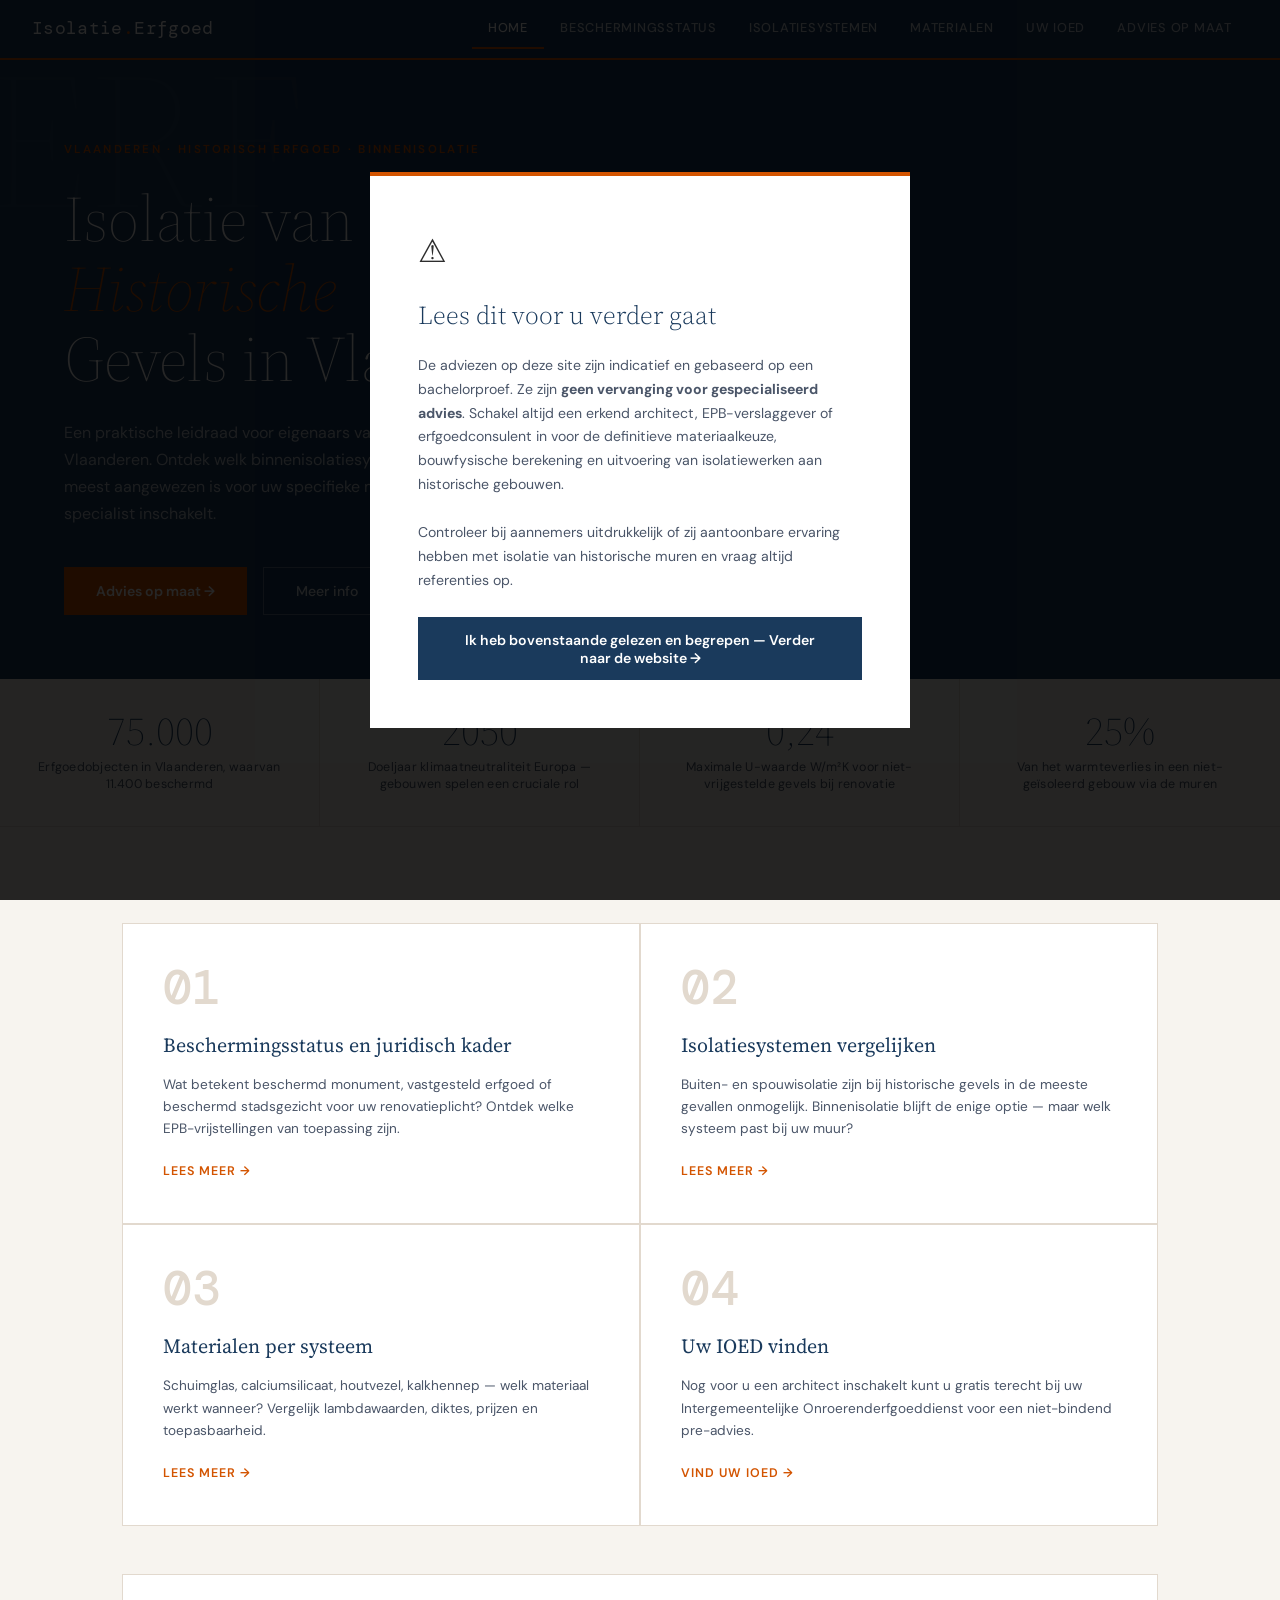
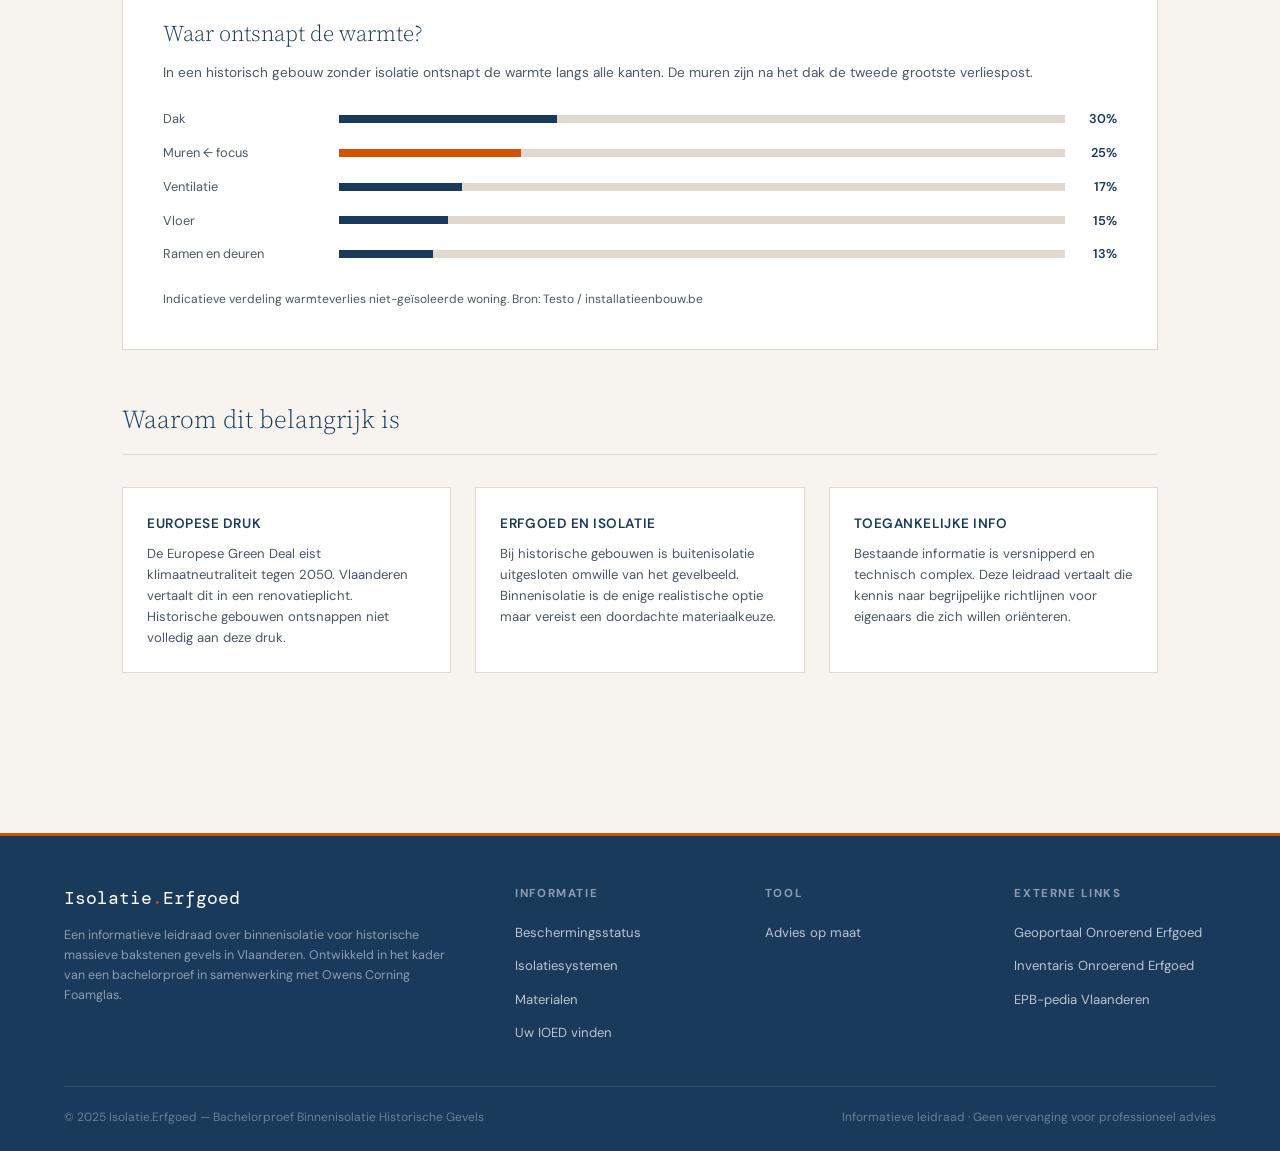
==== index.html @ e14d34cc "Add files via upload" ====
<!DOCTYPE html>
<html lang="nl">
<head>
<meta charset="UTF-8">
<meta name="viewport" content="width=device-width, initial-scale=1.0">
<title>Isolatie.Erfgoed — Binnenisolatie voor historische gevels in Vlaanderen</title>
<link rel="preconnect" href="https://fonts.googleapis.com">
<link href="https://fonts.googleapis.com/css2?family=Source+Serif+4:ital,wght@0,200;0,300;0,400;0,600;1,300&family=DM+Sans:wght@300;400;500;600&family=DM+Mono:wght@400;500&display=swap" rel="stylesheet">
<style>
:root {
  --blauw: #1A3A5C;
  --blauw-mid: #2C5282;
  --rust: #C0392B;
  --oranje: #D35400;
  --clay: #8B6914;
  --slate: #4A5568;
  --licht: #F7F4EF;
  --wit: #FFFFFF;
  --border: #E2D9CE;
  --tekst: #2D2D2D;
}
*, *::before, *::after { box-sizing: border-box; margin: 0; padding: 0; }
html { scroll-behavior: smooth; }
body { font-family: 'DM Sans', sans-serif; background: var(--licht); color: var(--tekst); font-size: 15px; line-height: 1.7; }

/* NAV */
nav {
  position: sticky; top: 0; z-index: 100;
  background: var(--blauw);
  display: flex; align-items: center; justify-content: space-between;
  padding: 0 2rem; height: 60px;
  border-bottom: 2px solid var(--oranje);
}
.nav-brand { font-family: 'DM Mono', monospace; font-size: 1.1rem; color: #fff; text-decoration: none; letter-spacing: 0.02em; }
.nav-brand span { color: var(--oranje); }
.nav-links { display: flex; gap: 0; list-style: none; }
.nav-links a { color: rgba(255,255,255,0.75); text-decoration: none; font-size: 0.8rem; font-weight: 500; letter-spacing: 0.06em; text-transform: uppercase; padding: 0.5rem 1rem; transition: color 0.2s; display: block; }
.nav-links a:hover, .nav-links a.active { color: #fff; }
.nav-links a.active { border-bottom: 2px solid var(--oranje); }

/* PAGES */
.page { display: none; min-height: 100vh; }
.page.active { display: block; }

/* MODAL */
.modal-overlay {
  position: fixed; inset: 0; background: rgba(0,0,0,0.85); z-index: 200;
  display: flex; align-items: center; justify-content: center; padding: 2rem;
}
.modal-box {
  background: var(--wit); max-width: 540px; width: 100%; padding: 3rem;
  border-top: 4px solid var(--oranje);
}
.modal-icon { font-size: 2rem; margin-bottom: 1rem; }
.modal-box h2 { font-family: 'Source Serif 4', serif; font-size: 1.6rem; font-weight: 300; color: var(--blauw); margin-bottom: 1rem; }
.modal-box p { font-size: 0.88rem; color: var(--slate); line-height: 1.7; margin-bottom: 1.5rem; }
.modal-box button {
  background: var(--blauw); color: #fff; border: none; padding: 0.85rem 2rem;
  font-family: 'DM Sans', sans-serif; font-size: 0.88rem; font-weight: 600;
  cursor: pointer; width: 100%; transition: background 0.2s;
}
.modal-box button:hover { background: var(--oranje); }

/* HERO */
.hero {
  background: var(--blauw);
  padding: 5rem 4rem 4rem;
  position: relative; overflow: hidden;
}
.hero::before {
  content: 'ERF';
  position: absolute; top: -1rem; left: -1rem;
  font-family: 'Source Serif 4', serif; font-size: 12rem; font-weight: 200;
  color: rgba(255,255,255,0.04); line-height: 1; pointer-events: none;
}
.hero-eyebrow { font-size: 0.72rem; letter-spacing: 0.2em; text-transform: uppercase; color: var(--oranje); font-weight: 600; margin-bottom: 1.5rem; }
.hero h1 { font-family: 'Source Serif 4', serif; font-size: clamp(2.5rem, 5vw, 4.5rem); font-weight: 200; color: #fff; line-height: 1.1; margin-bottom: 1.5rem; }
.hero h1 span { color: var(--oranje); font-style: italic; }
.hero-sub { font-size: 1rem; color: rgba(255,255,255,0.7); max-width: 560px; line-height: 1.7; margin-bottom: 2.5rem; }
.hero-btns { display: flex; gap: 1rem; flex-wrap: wrap; }
.btn-primary { background: var(--oranje); color: #fff; padding: 0.85rem 2rem; text-decoration: none; font-size: 0.88rem; font-weight: 600; display: inline-block; transition: background 0.2s; border: none; cursor: pointer; font-family: 'DM Sans', sans-serif; }
.btn-primary:hover { background: #B84700; }
.btn-secondary { background: transparent; color: rgba(255,255,255,0.8); padding: 0.85rem 2rem; text-decoration: none; font-size: 0.88rem; font-weight: 500; border: 1px solid rgba(255,255,255,0.3); display: inline-block; transition: all 0.2s; cursor: pointer; font-family: 'DM Sans', sans-serif; }
.btn-secondary:hover { border-color: #fff; color: #fff; }

/* STATS */
.stat-row { display: grid; grid-template-columns: repeat(4, 1fr); border-bottom: 1px solid var(--border); }
.stat-cell { padding: 2rem; border-right: 1px solid var(--border); text-align: center; }
.stat-cell:last-child { border-right: none; }
.big { font-family: 'Source Serif 4', serif; font-size: 2.5rem; font-weight: 200; color: var(--blauw); line-height: 1; margin-bottom: 0.5rem; }
.label { font-size: 0.78rem; color: var(--slate); line-height: 1.4; letter-spacing: 0.02em; }

/* CONTENT */
.content-wrapper { max-width: 1100px; margin: 0 auto; padding: 3rem 2rem; }
.breadcrumb { font-size: 0.78rem; color: var(--slate); margin-bottom: 2.5rem; display: flex; gap: 0.5rem; align-items: center; }
.breadcrumb a { color: var(--blauw); text-decoration: none; }
.breadcrumb span:last-child { color: var(--tekst); }

/* PAGE HERO */
.page-hero { background: var(--blauw); padding: 4rem 4rem 3rem; position: relative; }
.page-hero::after { content: ''; position: absolute; bottom: 0; left: 0; right: 0; height: 3px; background: var(--oranje); }
.page-number { font-family: 'DM Mono', monospace; font-size: 4rem; font-weight: 500; color: rgba(255,255,255,0.06); line-height: 1; margin-bottom: 0.5rem; }
.page-eyebrow { font-size: 0.72rem; letter-spacing: 0.2em; text-transform: uppercase; color: var(--oranje); font-weight: 600; margin-bottom: 1rem; }
.page-title { font-family: 'Source Serif 4', serif; font-size: clamp(2rem, 4vw, 3.5rem); font-weight: 200; color: #fff; margin-bottom: 1rem; }
.page-subtitle { font-size: 0.95rem; color: rgba(255,255,255,0.7); max-width: 680px; line-height: 1.7; }

/* SECTIONS */
.techniques-section { margin: 3rem 0; }
.techniques-section h2 { font-family: 'Source Serif 4', serif; font-size: 1.6rem; font-weight: 300; color: var(--blauw); margin-bottom: 1.5rem; padding-bottom: 0.75rem; border-bottom: 1px solid var(--border); }
.technique-grid { display: grid; grid-template-columns: repeat(3, 1fr); gap: 1.5rem; }
.technique-item { background: var(--wit); border: 1px solid var(--border); padding: 1.5rem; }
.technique-item h4 { font-size: 0.9rem; font-weight: 600; color: var(--blauw); margin-bottom: 0.75rem; text-transform: uppercase; letter-spacing: 0.04em; }
.technique-item p { font-size: 0.85rem; color: var(--slate); line-height: 1.65; }
.technique-item p + p { margin-top: 0.5rem; }

/* BANNERS */
.info-banner { background: #EBF4FF; border-left: 4px solid var(--blauw-mid); padding: 1.25rem 1.5rem; margin: 1.5rem 0; font-size: 0.86rem; color: var(--slate); line-height: 1.65; }
.warning-banner { background: #FFF5F0; border-left: 4px solid var(--rust); padding: 1.25rem 1.5rem; margin: 1.5rem 0; font-size: 0.86rem; color: var(--slate); line-height: 1.65; }
.info-banner a, .warning-banner a { color: var(--rust); }

/* REGULATION BOX */
.regulation-box { background: var(--blauw); padding: 2rem; margin: 2rem 0; }
.regulation-box h3 { font-family: 'Source Serif 4', serif; font-size: 1.2rem; font-weight: 300; color: #fff; margin-bottom: 1.25rem; }
.regulation-box ul { list-style: none; display: flex; flex-direction: column; gap: 0.6rem; }
.regulation-box li { font-size: 0.85rem; color: rgba(255,255,255,0.8); padding-left: 1.25rem; position: relative; line-height: 1.5; }
.regulation-box li::before { content: '—'; position: absolute; left: 0; color: var(--oranje); }

/* PROCESS */
.process-section { margin: 3rem 0; }
.process-section h2 { font-family: 'Source Serif 4', serif; font-size: 1.6rem; font-weight: 300; color: var(--blauw); margin-bottom: 1.5rem; padding-bottom: 0.75rem; border-bottom: 1px solid var(--border); }
.steps-list { display: flex; flex-direction: column; gap: 1rem; }
.step-item { display: flex; gap: 1.5rem; align-items: flex-start; background: var(--wit); border: 1px solid var(--border); padding: 1.5rem; }
.step-number { font-family: 'DM Mono', monospace; font-size: 1.5rem; font-weight: 500; color: var(--oranje); min-width: 40px; line-height: 1; }
.step-content h4 { font-size: 0.88rem; font-weight: 600; color: var(--blauw); margin-bottom: 0.5rem; text-transform: uppercase; letter-spacing: 0.04em; }
.step-content p { font-size: 0.85rem; color: var(--slate); line-height: 1.65; }

/* HOME CARDS */
.cards-grid { display: grid; grid-template-columns: repeat(2, 1fr); gap: 2px; margin: 3rem 0; background: var(--border); border: 1px solid var(--border); }
.card { background: var(--wit); padding: 2.5rem; cursor: pointer; transition: background 0.2s; }
.card:hover { background: #F0EAE2; }
.card-num { font-family: 'DM Mono', monospace; font-size: 3rem; font-weight: 500; color: var(--border); line-height: 1; margin-bottom: 1rem; }
.card h3 { font-family: 'Source Serif 4', serif; font-size: 1.25rem; font-weight: 400; color: var(--blauw); margin-bottom: 0.75rem; }
.card p { font-size: 0.85rem; color: var(--slate); line-height: 1.65; }
.card-link { font-size: 0.78rem; font-weight: 600; letter-spacing: 0.08em; text-transform: uppercase; color: var(--oranje); margin-top: 1.25rem; display: inline-block; }

/* TABLE */
.data-table-section { margin: 3rem 0; }
.data-table-section h2 { font-family: 'Source Serif 4', serif; font-size: 1.6rem; font-weight: 300; color: var(--blauw); margin-bottom: 1.5rem; padding-bottom: 0.75rem; border-bottom: 1px solid var(--border); }
table { width: 100%; border-collapse: collapse; font-size: 0.82rem; }
thead { background: var(--blauw); }
thead th { color: #fff; padding: 0.75rem 1rem; text-align: left; font-weight: 500; font-size: 0.75rem; letter-spacing: 0.06em; text-transform: uppercase; }
tbody tr { border-bottom: 1px solid var(--border); }
tbody tr:nth-child(even) { background: rgba(26,58,92,0.03); }
tbody td { padding: 0.85rem 1rem; color: var(--slate); vertical-align: top; }

/* INTRO COLS */
.intro-cols { display: grid; grid-template-columns: 1fr 2fr; gap: 3rem; margin: 2.5rem 0; }
.intro-sidebar h3 { font-family: 'Source Serif 4', serif; font-size: 1.2rem; font-weight: 400; color: var(--blauw); margin-bottom: 0.75rem; }
.intro-sidebar p, .intro-body p { font-size: 0.88rem; color: var(--slate); line-height: 1.7; margin-bottom: 0.75rem; }

/* TOOL */
.tool-wrapper { max-width: 700px; margin: 3rem auto; padding: 0 2rem; }
.tool-progress { display: flex; gap: 4px; margin-bottom: 2rem; }
.progress-dot { height: 3px; flex: 1; background: var(--border); transition: background 0.3s; }
.progress-dot.done { background: var(--oranje); }
.tool-step { display: none; animation: fadeIn 0.3s ease; }
.tool-step.active { display: block; }
@keyframes fadeIn { from { opacity: 0; transform: translateY(8px); } to { opacity: 1; transform: translateY(0); } }
.step-label { font-size: 0.72rem; letter-spacing: 0.18em; text-transform: uppercase; color: var(--oranje); font-weight: 600; margin-bottom: 0.5rem; }
.step-q { font-family: 'Source Serif 4', serif; font-size: 1.6rem; font-weight: 300; color: var(--blauw); margin-bottom: 0.5rem; }
.step-hint { font-size: 0.82rem; color: var(--slate); margin-bottom: 1.75rem; line-height: 1.6; }
.options { display: flex; flex-direction: column; gap: 0.75rem; margin-bottom: 2rem; }
.option-btn {
  background: var(--wit); border: 1.5px solid var(--border); padding: 1.1rem 1.5rem;
  cursor: pointer; text-align: left; transition: all 0.15s;
  font-family: 'DM Sans', sans-serif;
}
.option-btn:hover { border-color: var(--blauw); background: #EBF4FF; }
.option-btn.selected { border-color: var(--blauw); background: #EBF4FF; }
.option-btn.blocked { border-color: var(--rust); background: #FFF5F0; cursor: default; }
.opt-title { font-size: 0.9rem; font-weight: 600; color: var(--blauw); display: block; margin-bottom: 0.2rem; }
.opt-desc { font-size: 0.8rem; color: var(--slate); display: block; line-height: 1.5; }
.tool-nav { display: flex; gap: 1rem; justify-content: space-between; align-items: center; }
.tool-back { background: none; border: 1px solid var(--border); padding: 0.7rem 1.5rem; cursor: pointer; font-size: 0.82rem; color: var(--slate); font-family: 'DM Sans', sans-serif; }
.tool-next { background: var(--blauw); color: #fff; border: none; padding: 0.7rem 1.75rem; cursor: pointer; font-size: 0.82rem; font-weight: 600; font-family: 'DM Sans', sans-serif; transition: background 0.2s; }
.tool-next:hover { background: var(--oranje); }
.tool-next:disabled { background: var(--border); color: var(--slate); cursor: not-allowed; }
.block-msg { background: #FFF5F0; border-left: 4px solid var(--rust); padding: 1.25rem 1.5rem; margin: 1rem 0; font-size: 0.86rem; color: var(--slate); line-height: 1.65; display: none; }
.block-msg.visible { display: block; }

/* ADVICE */
.advice-box { background: var(--blauw); padding: 2.5rem; margin: 2rem 0; }
.advice-badge { display: inline-block; font-size: 0.7rem; letter-spacing: 0.12em; text-transform: uppercase; font-weight: 600; padding: 0.3rem 0.75rem; margin-bottom: 1rem; }
.badge-groen { background: #2F855A; color: #fff; }
.badge-oranje { background: var(--oranje); color: #fff; }
.badge-rood { background: var(--rust); color: #fff; }
.advice-title { font-family: 'Source Serif 4', serif; font-size: 1.8rem; font-weight: 200; color: #fff; margin-bottom: 0.75rem; }
.advice-sub { font-size: 0.88rem; color: rgba(255,255,255,0.7); line-height: 1.7; margin-bottom: 1.5rem; }
.advice-materials { display: grid; grid-template-columns: repeat(2, 1fr); gap: 1rem; margin: 1.5rem 0; }
.advice-mat { background: rgba(255,255,255,0.08); padding: 1.25rem; border-left: 3px solid var(--oranje); }
.advice-mat h4 { font-size: 0.85rem; font-weight: 600; color: #fff; margin-bottom: 0.4rem; }
.advice-mat p { font-size: 0.78rem; color: rgba(255,255,255,0.65); line-height: 1.5; }
.advice-actions { display: flex; gap: 1rem; margin-top: 1.5rem; flex-wrap: wrap; }
.advice-actions a, .advice-actions button { padding: 0.75rem 1.5rem; font-size: 0.82rem; font-weight: 600; font-family: 'DM Sans', sans-serif; cursor: pointer; text-decoration: none; display: inline-block; }

/* WARMTE */
.warmte-section { background: var(--wit); border: 1px solid var(--border); padding: 2.5rem; margin: 3rem 0; }
.warmte-section h3 { font-family: 'Source Serif 4', serif; font-size: 1.4rem; font-weight: 300; color: var(--blauw); margin-bottom: 0.5rem; }
.warmte-bars { margin: 1.5rem 0; display: flex; flex-direction: column; gap: 0.75rem; }
.warmte-bar { display: flex; align-items: center; gap: 1rem; }
.bar-label { font-size: 0.8rem; color: var(--slate); min-width: 160px; }
.bar-track { flex: 1; height: 8px; background: var(--border); border-radius: 0; overflow: hidden; }
.bar-fill { height: 100%; background: var(--blauw); border-radius: 0; transition: width 1s ease; }
.bar-fill.highlight { background: var(--oranje); }
.bar-pct { font-size: 0.8rem; font-weight: 600; color: var(--blauw); min-width: 36px; text-align: right; }

/* WHY SECTION */
.why-grid { display: grid; grid-template-columns: repeat(3, 1fr); gap: 1.5rem; margin: 2rem 0; }
.why-item { padding: 1.5rem; background: var(--wit); border: 1px solid var(--border); }
.why-item h4 { font-size: 0.85rem; font-weight: 600; color: var(--blauw); margin-bottom: 0.5rem; text-transform: uppercase; letter-spacing: 0.04em; }
.why-item p { font-size: 0.82rem; color: var(--slate); line-height: 1.6; }

/* FOOTER */
footer { background: var(--blauw); padding: 3rem 4rem 1.5rem; margin-top: 4rem; border-top: 3px solid var(--oranje); }
.footer-inner { display: grid; grid-template-columns: 2fr 1fr 1fr 1fr; gap: 3rem; margin-bottom: 2.5rem; }
.footer-brand { font-family: 'DM Mono', monospace; font-size: 1.1rem; color: #fff; margin-bottom: 0.75rem; }
.footer-brand span { color: var(--oranje); }
.footer-desc { font-size: 0.78rem; color: rgba(255,255,255,0.5); line-height: 1.6; }
.footer-col h5 { font-size: 0.72rem; letter-spacing: 0.14em; text-transform: uppercase; color: rgba(255,255,255,0.5); margin-bottom: 1rem; }
.footer-col ul { list-style: none; display: flex; flex-direction: column; gap: 0.5rem; }
.footer-col li a { font-size: 0.82rem; color: rgba(255,255,255,0.7); text-decoration: none; transition: color 0.2s; cursor: pointer; }
.footer-col li a:hover { color: #fff; }
.footer-bottom { border-top: 1px solid rgba(255,255,255,0.1); padding-top: 1.25rem; display: flex; justify-content: space-between; }
.footer-bottom p { font-size: 0.75rem; color: rgba(255,255,255,0.35); }

/* IMG PLACEHOLDER */
.img-placeholder { width: 100%; height: 180px; background: linear-gradient(135deg, var(--blauw) 0%, var(--blauw-mid) 100%); display: flex; align-items: center; justify-content: center; }
.img-placeholder span { font-size: 0.72rem; letter-spacing: 0.1em; text-transform: uppercase; color: rgba(255,255,255,0.3); }

@media (max-width: 900px) {
  .technique-grid { grid-template-columns: 1fr; }
  .stat-row { grid-template-columns: repeat(2, 1fr); }
  .footer-inner { grid-template-columns: 1fr 1fr; }
  .cards-grid { grid-template-columns: 1fr; }
  .why-grid { grid-template-columns: 1fr; }
  .intro-cols { grid-template-columns: 1fr; }
  .nav-links { display: none; }
  .hero { padding: 3rem 2rem; }
}
</style>
</head>
<body>

<!-- MODAL -->
<div class="modal-overlay" id="modal">
  <div class="modal-box">
    <div class="modal-icon">⚠</div>
    <h2>Lees dit voor u verder gaat</h2>
    <p>De adviezen op deze site zijn indicatief en gebaseerd op een bachelorproef. Ze zijn <strong>geen vervanging voor gespecialiseerd advies</strong>. Schakel altijd een erkend architect, EPB-verslaggever of erfgoedconsulent in voor de definitieve materiaalkeuze, bouwfysische berekening en uitvoering van isolatiewerken aan historische gebouwen.</p>
    <p>Controleer bij aannemers uitdrukkelijk of zij aantoonbare ervaring hebben met isolatie van historische muren en vraag altijd referenties op.</p>
    <button onclick="document.getElementById('modal').style.display='none'">Ik heb bovenstaande gelezen en begrepen — Verder naar de website →</button>
  </div>
</div>

<!-- NAV -->
<nav>
  <a class="nav-brand" onclick="showPage('home')" style="cursor:pointer;">Isolatie<span>.</span>Erfgoed</a>
  <ul class="nav-links">
    <li><a onclick="showPage('home')" id="nav-home" class="active">Home</a></li>
    <li><a onclick="showPage('beschermingsstatus')" id="nav-beschermingsstatus">Beschermingsstatus</a></li>
    <li><a onclick="showPage('systemen')" id="nav-systemen">Isolatiesystemen</a></li>
    <li><a onclick="showPage('materialen')" id="nav-materialen">Materialen</a></li>
    <li><a onclick="showPage('ioed')" id="nav-ioed">Uw IOED</a></li>
    <li><a onclick="showPage('tool')" id="nav-tool">Advies op maat</a></li>
  </ul>
</nav>

<!-- ===== HOME ===== -->
<div id="page-home" class="page active">
  <div class="hero">
    <p class="hero-eyebrow">Vlaanderen · Historisch Erfgoed · Binnenisolatie</p>
    <h1>Isolatie van<br><span>Historische</span><br>Gevels in Vlaanderen</h1>
    <p class="hero-sub">Een praktische leidraad voor eigenaars van historische gebouwen in Vlaanderen. Ontdek welk binnenisolatiesysteem en welk materiaal het meest aangewezen is voor uw specifieke muursituatie — nog voor u een specialist inschakelt.</p>
    <div class="hero-btns">
      <button class="btn-primary" onclick="showPage('tool')">Advies op maat →</button>
      <button class="btn-secondary" onclick="document.getElementById('home-info').scrollIntoView({behavior:'smooth'})">Meer info</button>
    </div>
  </div>

  <div class="stat-row">
    <div class="stat-cell"><div class="big">75.000</div><div class="label">Erfgoedobjecten in Vlaanderen, waarvan 11.400 beschermd</div></div>
    <div class="stat-cell"><div class="big">2050</div><div class="label">Doeljaar klimaatneutraliteit Europa — gebouwen spelen een cruciale rol</div></div>
    <div class="stat-cell"><div class="big">0,24</div><div class="label">Maximale U-waarde W/m²K voor niet-vrijgestelde gevels bij renovatie</div></div>
    <div class="stat-cell"><div class="big">25%</div><div class="label">Van het warmteverlies in een niet-geïsoleerd gebouw via de muren</div></div>
  </div>

  <div class="content-wrapper" id="home-info">
    <div class="cards-grid">
      <div class="card" onclick="showPage('beschermingsstatus')">
        <div class="card-num">01</div>
        <h3>Beschermingsstatus en juridisch kader</h3>
        <p>Wat betekent beschermd monument, vastgesteld erfgoed of beschermd stadsgezicht voor uw renovatieplicht? Ontdek welke EPB-vrijstellingen van toepassing zijn.</p>
        <span class="card-link">Lees meer →</span>
      </div>
      <div class="card" onclick="showPage('systemen')">
        <div class="card-num">02</div>
        <h3>Isolatiesystemen vergelijken</h3>
        <p>Buiten- en spouwisolatie zijn bij historische gevels in de meeste gevallen onmogelijk. Binnenisolatie blijft de enige optie — maar welk systeem past bij uw muur?</p>
        <span class="card-link">Lees meer →</span>
      </div>
      <div class="card" onclick="showPage('materialen')">
        <div class="card-num">03</div>
        <h3>Materialen per systeem</h3>
        <p>Schuimglas, calciumsilicaat, houtvezel, kalkhennep — welk materiaal werkt wanneer? Vergelijk lambdawaarden, diktes, prijzen en toepasbaarheid.</p>
        <span class="card-link">Lees meer →</span>
      </div>
      <div class="card" onclick="showPage('ioed')">
        <div class="card-num">04</div>
        <h3>Uw IOED vinden</h3>
        <p>Nog voor u een architect inschakelt kunt u gratis terecht bij uw Intergemeentelijke Onroerenderfgoeddienst voor een niet-bindend pre-advies.</p>
        <span class="card-link">Vind uw IOED →</span>
      </div>
    </div>

    <div class="warmte-section">
      <h3>Waar ontsnapt de warmte?</h3>
      <p style="font-size:0.85rem;color:var(--slate);margin-bottom:1.5rem;">In een historisch gebouw zonder isolatie ontsnapt de warmte langs alle kanten. De muren zijn na het dak de tweede grootste verliespost.</p>
      <div class="warmte-bars">
        <div class="warmte-bar"><span class="bar-label">Dak</span><div class="bar-track"><div class="bar-fill" style="width:30%"></div></div><span class="bar-pct">30%</span></div>
        <div class="warmte-bar"><span class="bar-label">Muren ← focus</span><div class="bar-track"><div class="bar-fill highlight" style="width:25%"></div></div><span class="bar-pct">25%</span></div>
        <div class="warmte-bar"><span class="bar-label">Ventilatie</span><div class="bar-track"><div class="bar-fill" style="width:17%"></div></div><span class="bar-pct">17%</span></div>
        <div class="warmte-bar"><span class="bar-label">Vloer</span><div class="bar-track"><div class="bar-fill" style="width:15%"></div></div><span class="bar-pct">15%</span></div>
        <div class="warmte-bar"><span class="bar-label">Ramen en deuren</span><div class="bar-track"><div class="bar-fill" style="width:13%"></div></div><span class="bar-pct">13%</span></div>
      </div>
      <p style="font-size:0.75rem;color:var(--slate);margin-top:1rem;">Indicatieve verdeling warmteverlies niet-geïsoleerde woning. Bron: Testo / installatieenbouw.be</p>
    </div>

    <div class="techniques-section">
      <h2>Waarom dit belangrijk is</h2>
      <div class="why-grid">
        <div class="why-item"><h4>Europese druk</h4><p>De Europese Green Deal eist klimaatneutraliteit tegen 2050. Vlaanderen vertaalt dit in een renovatieplicht. Historische gebouwen ontsnappen niet volledig aan deze druk.</p></div>
        <div class="why-item"><h4>Erfgoed en isolatie</h4><p>Bij historische gebouwen is buitenisolatie uitgesloten omwille van het gevelbeeld. Binnenisolatie is de enige realistische optie maar vereist een doordachte materiaalkeuze.</p></div>
        <div class="why-item"><h4>Toegankelijke info</h4><p>Bestaande informatie is versnipperd en technisch complex. Deze leidraad vertaalt die kennis naar begrijpelijke richtlijnen voor eigenaars die zich willen oriënteren.</p></div>
      </div>
    </div>
  </div>

  <footer>
    <div class="footer-inner">
      <div>
        <div class="footer-brand">Isolatie<span>.</span>Erfgoed</div>
        <p class="footer-desc">Een informatieve leidraad over binnenisolatie voor historische massieve bakstenen gevels in Vlaanderen. Ontwikkeld in het kader van een bachelorproef in samenwerking met Owens Corning Foamglas.</p>
      </div>
      <div class="footer-col"><h5>Informatie</h5><ul>
        <li><a onclick="showPage('beschermingsstatus')">Beschermingsstatus</a></li>
        <li><a onclick="showPage('systemen')">Isolatiesystemen</a></li>
        <li><a onclick="showPage('materialen')">Materialen</a></li>
        <li><a onclick="showPage('ioed')">Uw IOED vinden</a></li>
      </ul></div>
      <div class="footer-col"><h5>Tool</h5><ul><li><a onclick="showPage('tool')">Advies op maat</a></li></ul></div>
      <div class="footer-col"><h5>Externe links</h5><ul>
        <li><a href="https://geo.onroerenderfgoed.be" target="_blank">Geoportaal Onroerend Erfgoed</a></li>
        <li><a href="https://inventaris.onroerenderfgoed.be" target="_blank">Inventaris Onroerend Erfgoed</a></li>
        <li><a href="https://www.vlaanderen.be/epb-pedia" target="_blank">EPB-pedia Vlaanderen</a></li>
      </ul></div>
    </div>
    <div class="footer-bottom">
      <p>© 2025 Isolatie.Erfgoed — Bachelorproef Binnenisolatie Historische Gevels</p>
      <p>Informatieve leidraad · Geen vervanging voor professioneel advies</p>
    </div>
  </footer>
</div>

<!-- ===== BESCHERMINGSSTATUS ===== -->
<div id="page-beschermingsstatus" class="page">
  <div class="page-hero">
    <div class="page-number">01</div>
    <p class="page-eyebrow">Juridisch kader · Vlaanderen</p>
    <h1 class="page-title">Beschermingsstatus</h1>
    <p class="page-subtitle">De beschermingsstatus van uw gebouw bepaalt welke EPB-vrijstellingen van toepassing zijn en hoeveel speelruimte u heeft bij de renovatie.</p>
  </div>

  <div class="content-wrapper">
    <div class="breadcrumb"><a onclick="showPage('home')">Home</a><span>/</span><span>Beschermingsstatus</span></div>

    <div class="stat-row">
      <div class="stat-cell"><div class="big">11.400</div><div class="label">Beschermde monumenten in Vlaanderen</div></div>
      <div class="stat-cell"><div class="big">1.563</div><div class="label">Beschermde stads- en dorpsgezichten</div></div>
      <div class="stat-cell"><div class="big">75.000+</div><div class="label">Objecten op de vastgestelde inventaris</div></div>
      <div class="stat-cell"><div class="big">2023</div><div class="label">Jaar renovatieplicht van kracht voor residentiële gebouwen</div></div>
    </div>

    <div class="info-banner"><p><strong>Weet u niet hoe uw pand geklasseerd is?</strong> Zoek uw adres op via het <a href="https://geo.onroerenderfgoed.be" target="_blank">Geoportaal van Onroerend Erfgoed</a> of via de <a href="https://inventaris.onroerenderfgoed.be" target="_blank">Inventaris Onroerend Erfgoed</a>.</p></div>

    <div class="techniques-section">
      <h2>De vier statuten en hun gevolgen</h2>
      <div class="technique-grid" style="grid-template-columns:repeat(2,1fr);">
        <div class="technique-item"><h4>Beschermd monument</h4><p>Uw gebouw is individueel beschermd omwille van zijn erfgoedwaarde. Dit is de strengste categorie. Alle gevels zijn vrijgesteld van de maximale U-waarden, enkel daken en vloeren moeten aan EPB-eisen voldoen. Ingrepen aan exterieur én interieur vereisen toestemming van de erfgoedconsulent. U bent vrijgesteld van de renovatieplicht.</p></div>
        <div class="technique-item"><h4>Beschermd stads- of dorpsgezicht</h4><p>Uw gebouw maakt deel uit van een beschermd gebied maar is niet individueel beschermd. De vrijstellingen zijn identiek aan die voor beschermde monumenten: alle gevels zijn vrijgesteld van U-waarden, enkel dak en vloer moeten voldoen. U bent eveneens vrijgesteld van de renovatieplicht.</p></div>
        <div class="technique-item"><h4>Vastgesteld bouwkundig erfgoed</h4><p>Uw gebouw staat op de vastgestelde inventaris maar is niet beschermd. Enkel de gevels zichtbaar vanaf de openbare weg zijn vrijgesteld van maximale U-waarden. Voor andere gevels gelden de gewone EPB-eisen. U bent vrijgesteld van de renovatieplicht. Let op: bij een ingrijpende energetische renovatie gelden de vrijstellingen niet.</p></div>
        <div class="technique-item"><h4>Geen officiële bescherming</h4><p>Uw gebouw heeft geen erfgoedstatuut maar is historisch. De gewone EPB-eisen zijn volledig van toepassing. Bij een ingrijpende renovatie moeten alle muren voldoen aan een maximale U-waarde van 0,24 W/m²K. U valt wel onder de renovatieplicht als het EPC-label E of F is na een eigendomsoverdracht.</p></div>
      </div>
    </div>

    <div class="regulation-box">
      <h3>EPB-vrijstellingen per statuut — overzicht</h3>
      <ul>
        <li>Beschermd monument: alle gevels vrijgesteld van U-waarden</li>
        <li>Beschermd monument: vrijstelling van ventilatie-eisen</li>
        <li>Beschermd stads/dorpsgezicht: zelfde vrijstellingen als monument</li>
        <li>Vastgesteld erfgoed: enkel voorgevel zichtbaar van straat vrijgesteld</li>
        <li>Vastgesteld erfgoed: andere gevels moeten wel aan U-waarden voldoen</li>
        <li>Vastgesteld erfgoed: vrijstelling geldt niet bij ingrijpende renovatie</li>
        <li>Alle statuten: daken en vloeren zijn nooit vrijgesteld</li>
        <li>Individuele afwijking mogelijk als naleving technisch niet haalbaar is</li>
      </ul>
    </div>

    <div class="process-section">
      <h2>Wat betekent dit in de praktijk?</h2>
      <div class="steps-list">
        <div class="step-item"><div class="step-number">01</div><div class="step-content"><h4>Zoek uw beschermingsstatus op</h4><p>Raadpleeg het Geoportaal van Onroerend Erfgoed via geo.onroerenderfgoed.be. Vul uw adres in en download het perceelsrapport. Dit toont uw exacte erfgoedstatus en alle bijhorende beschermingen.</p></div></div>
        <div class="step-item"><div class="step-number">02</div><div class="step-content"><h4>Raadpleeg uw erfgoedconsulent</h4><p>Bij beschermde monumenten en vastgesteld erfgoed is het sterk aanbevolen om vroeg in het proces contact op te nemen met de erfgoedconsulent van uw gemeente of het agentschap Onroerend Erfgoed.</p></div></div>
        <div class="step-item"><div class="step-number">03</div><div class="step-content"><h4>Individuele afwijking aanvragen</h4><p>Als naleving van de EPB-eisen technisch, functioneel of economisch niet haalbaar is, kunt u een individuele vrijstelling of afwijking aanvragen. De bouwheer, architect of EPB-verslaggever dient deze aanvraag in.</p></div></div>
        <div class="step-item"><div class="step-number">04</div><div class="step-content"><h4>Kies uw isolatiestrategie</h4><p>Op basis van uw statuut en de toestand van uw muur kunt u de meest geschikte isolatiestrategie bepalen. Gebruik onze tool voor een persoonlijk advies op maat.</p></div></div>
      </div>
    </div>

    <div class="warning-banner"><p><strong>Opgelet bij aannemers:</strong> Zorg dat de aannemer aantoonbare ervaring heeft met isolatiewerken aan historische gebouwen. Vraag referenties op en controleer of ze bekend zijn met de specifieke bouwfysica van massieve bakstenen muren.</p></div>
  </div>
  <footer>
    <div class="footer-inner">
      <div><div class="footer-brand">Isolatie<span>.</span>Erfgoed</div><p class="footer-desc">Bachelorproef binnenisolatie historische gevels, Vlaanderen. In samenwerking met Owens Corning Foamglas.</p></div>
      <div class="footer-col"><h5>Pagina's</h5><ul><li><a onclick="showPage('home')">Home</a></li><li><a onclick="showPage('systemen')">Isolatiesystemen</a></li><li><a onclick="showPage('materialen')">Materialen</a></li><li><a onclick="showPage('tool')">Advies op maat</a></li></ul></div>
    </div>
    <div class="footer-bottom"><p>© 2025 Isolatie.Erfgoed</p><p>Informatieve leidraad · Geen vervanging voor professioneel advies</p></div>
  </footer>
</div>

<!-- ===== SYSTEMEN ===== -->
<div id="page-systemen" class="page">
  <div class="page-hero">
    <div class="page-number">02</div>
    <p class="page-eyebrow">Bouwfysica · Isolatiesystemen</p>
    <h1 class="page-title">Isolatiesystemen vergelijken</h1>
    <p class="page-subtitle">Bij historische gevels is buitenisolatie bijna altijd onmogelijk en spouwisolatie zelden haalbaar. Binnenisolatie blijft de enige realistische optie — maar welk systeem past bij de toestand van uw muur?</p>
  </div>
  <div class="content-wrapper">
    <div class="breadcrumb"><a onclick="showPage('home')">Home</a><span>/</span><span>Isolatiesystemen</span></div>

    <div class="intro-cols">
      <div class="intro-sidebar"><h3>Drie systemen, één haalbare optie</h3><p>In theorie bestaan er drie manieren om een gevel te isoleren: buitenisolatie, spouwmuurisolatie en binnenisolatie. Bij historische gebouwen vallen de eerste twee in de meeste gevallen weg.</p></div>
      <div class="intro-body"><p>Historische massieve bakstenen gevels van voor 1945 zijn opgebouwd uit traditionele materialen die van nature vocht opnemen en weer afgeven. Wanneer u een isolatielaag toevoegt, verandert u de manier waarop die muur omgaat met vocht. Een foute keuze kan leiden tot condensatie, schimmelvorming, vorstschade of zoutschade.</p><p>De keuze van het juiste isolatiesysteem hangt dan ook niet enkel af van de isolatiewaarde of de prijs, maar in de eerste plaats van de bouwfysische toestand van uw muur.</p></div>
    </div>

    <div class="techniques-section">
      <h2>Waarom buiten en spouw niet werken bij historisch erfgoed</h2>
      <div class="technique-grid">
        <div class="technique-item"><h4>Buitengevelisolatie — uitgesloten</h4><p>Bij buitenisolatie wordt de gevel volledig ingepakt met een isolatielaag en een nieuwe afwerking. Het buitenaanzicht wijzigt ingrijpend: gevelopeningen komen dieper te liggen, het materiaalkarakter verdwijnt en karakteristieke elementen gaan verloren. Bij onbepleisterde bakstenen gevels is dit onaanvaardbaar vanuit erfgoedstandpunt.</p></div>
        <div class="technique-item"><h4>Spouwmuurisolatie — zelden haalbaar</h4><p>Spouwmuren vereisen een minimale spouwbreedte van 5 cm en een spouw vrij van mortelresten — een conditie die bij historische spouwen zelden gegarandeerd kan worden. Spouwmuurisolatie bij historische gebouwen wordt dan ook in de meeste gevallen afgeraden of niet toegestaan.</p></div>
        <div class="technique-item"><h4>Binnengevelisolatie — de enige optie</h4><p>Wanneer buiten en spouw wegvallen, blijft binnenisolatie over. Het buitenaanzicht van de gevel blijft volledig onaangetast. Toch is binnenisolatie bij historische muren geenszins eenvoudig: de bouwfysische risico's zijn aanzienlijk en de keuze van het systeem is bepalend.</p></div>
      </div>
    </div>

    <div class="techniques-section">
      <h2>De twee systemen voor binnenisolatie</h2>
      <div class="technique-grid" style="grid-template-columns:repeat(2,1fr);">
        <div class="technique-item">
          <h4>Dampdicht systeem</h4>
          <p>Bij een dampdichte aanpak wordt de muur afgesloten met een laag die geen waterdamp doorlaat. Het principe is dat vocht de constructie nooit bereikt. Materialen zoals schuimglas of PIR werken op dit principe.</p>
          <p style="margin-top:0.75rem;"><strong style="font-size:0.72rem;letter-spacing:0.08em;text-transform:uppercase;color:var(--rust);">Wanneer aangewezen:</strong> Bij muren waarbij vochtproblemen volledig zijn gesaneerd en de ondergrond droog is.</p>
          <p style="margin-top:0.5rem;"><strong style="font-size:0.72rem;letter-spacing:0.08em;text-transform:uppercase;color:var(--slate);">Kritische voorwaarde:</strong> De ondergrond moet volledig droog, vrij van zouten en stabiel zijn voor aanvang.</p>
        </div>
        <div class="technique-item">
          <h4>Capillair actief systeem</h4>
          <p>Bij een capillair actieve aanpak werkt het isolatiemateriaal samen met de bestaande muur. Het materiaal is dampopen én kan vocht opnemen en herverdelen via capillaire werking.</p>
          <p style="margin-top:0.75rem;"><strong style="font-size:0.72rem;letter-spacing:0.08em;text-transform:uppercase;color:var(--oranje);">Wanneer aangewezen:</strong> Bij muren met hoge regenbelasting (west- of zuidgericht). Onderzoek toont dat bij slagregen een muur met capillair actieve isolatie gemiddeld 18% meer vocht bevat dan niet-geïsoleerd, terwijl dit bij dampremmende systemen kan oplopen tot 62% (WTCB, 2019).</p>
          <p style="margin-top:0.5rem;"><strong style="font-size:0.72rem;letter-spacing:0.08em;text-transform:uppercase;color:var(--blauw-mid);">Niet toepassen bij:</strong> Actieve vochtinfiltraties door regendoorslag of niet-regendichte muren.</p>
        </div>
      </div>
    </div>

    <div class="info-banner"><p><strong>Dampopen maar niet-capillair actief — niet aanbevolen:</strong> Materialen zoals minerale wol laten waterdamp door maar kunnen geen vloeibaar water vasthouden. Dit systeem is voor historische massieve muren te risicovol zonder voorafgaande bouwfysische berekening (WTCB-Contact 2019/5).</p></div>

    <div class="regulation-box">
      <h3>Wanneer welk systeem — samenvatting</h3>
      <ul>
        <li>Geen pathologieën, noord/oost: beide systemen mogelijk, capillair actief als voorkeur</li>
        <li>Geen pathologieën, zuid/west: capillair actief aanbevolen vanwege regenbelasting</li>
        <li>Behandeld opstijgend vocht, muur droog: dampdicht systeem als voorkeur</li>
        <li>Behandeld opstijgend vocht, muur nog vochtig: capillair actief tijdelijk</li>
        <li>Behandelde zoutschade: dampdicht systeem, muur moet volledig droog zijn</li>
        <li>Behandeld regendoorslag: capillair actief, dampdicht wordt afgeraden</li>
        <li>Onbehandelde pathologieën: geen isolatie — eerst saneren</li>
        <li>Historische binnenafwerking: overleg met erfgoedconsulent vereist</li>
      </ul>
    </div>

    <div class="process-section">
      <h2>Risico's bij binnenisolatie</h2>
      <div class="steps-list">
        <div class="step-item"><div class="step-number">01</div><div class="step-content"><h4>Condensatie in de muur</h4><p>Door de isolatielaag aan de binnenzijde wordt de buitenmuur kouder. Het dauwpunt kan zich verplaatsen naar of in de muurconstructie. Bij onvoldoende dampbeheersing leidt dit tot vochtophoping en schimmelvorming.</p></div></div>
        <div class="step-item"><div class="step-number">02</div><div class="step-content"><h4>Koudebruggen bij balkoplegingen</h4><p>Bij massieve historische muren zijn houten vloerbalken vaak rechtstreeks ingemetseld. Waar de muur niet geïsoleerd kan worden ter hoogte van de balkkoppen, ontstaan koudebruggen met condensatie en houtrot als mogelijk gevolg.</p></div></div>
        <div class="step-item"><div class="step-number">03</div><div class="step-content"><h4>Luchtlekken in de afwerking</h4><p>Binnenisolatie moet luchtdicht worden uitgevoerd. Luchtlekken zorgen voor convectief vochttransport: warme binnenlucht bereikt de koude buitenmuur en condenseert.</p></div></div>
        <div class="step-item"><div class="step-number">04</div><div class="step-content"><h4>Schade aan historische binnenafwerkingen</h4><p>Binnenisolatie mag nooit worden aangebracht op of tegen historisch waardevolle interieurelementen zoals lambrisering, wandbespanning of decoratieve stuclagen. Overleg altijd met een erfgoedconsulent.</p></div></div>
      </div>
    </div>

    <div class="warning-banner"><p><strong>Altijd een professional raadplegen:</strong> Deze leidraad geeft een eerste oriëntatie maar vervangt geen gespecialiseerd advies. Een bouwfysische berekening door een erkend EPB-verslaggever is verplicht bij renovaties onderworpen aan de EPB-eisen.</p></div>
  </div>
  <footer>
    <div class="footer-inner"><div><div class="footer-brand">Isolatie<span>.</span>Erfgoed</div><p class="footer-desc">Bachelorproef binnenisolatie historische gevels, Vlaanderen.</p></div><div class="footer-col"><h5>Pagina's</h5><ul><li><a onclick="showPage('home')">Home</a></li><li><a onclick="showPage('beschermingsstatus')">Beschermingsstatus</a></li><li><a onclick="showPage('materialen')">Materialen</a></li><li><a onclick="showPage('tool')">Advies op maat</a></li></ul></div></div>
    <div class="footer-bottom"><p>© 2025 Isolatie.Erfgoed</p><p>Informatieve leidraad · Geen vervanging voor professioneel advies</p></div>
  </footer>
</div>

<!-- ===== MATERIALEN ===== -->
<div id="page-materialen" class="page">
  <div class="page-hero">
    <div class="page-number">03</div>
    <p class="page-eyebrow">Materialen · Eigenschappen · Vergelijking</p>
    <h1 class="page-title">Materialen per systeem</h1>
    <p class="page-subtitle">Een vergelijking van de voornaamste isolatiematerialen voor binnenisolatie van historische massieve bakstenen muren — met lambdawaarden, benodigde diktes, prijsindicaties en toepasbaarheid.</p>
  </div>
  <div class="content-wrapper">
    <div class="breadcrumb"><a onclick="showPage('home')">Home</a><span>/</span><span>Materialen</span></div>

    <div class="info-banner"><p><strong>Hoe lees u deze pagina?</strong> De materialen zijn ingedeeld per systeem. Bepaal eerst welk systeem aangewezen is via de pagina <a onclick="showPage('systemen')" style="cursor:pointer;">Isolatiesystemen</a> of via de <a onclick="showPage('tool')" style="cursor:pointer;">advies op maat tool</a>. De diktes zijn indicatief voor Rd ≥ 1,75 m²K/W.</p></div>

    <div class="techniques-section">
      <h2>Dampdicht systeem</h2>
      <div class="technique-grid" style="grid-template-columns:repeat(2,1fr);">
        <div class="technique-item" style="padding:0;overflow:hidden;">
          <div class="img-placeholder"><span>Schuimglas / Foamglas</span></div>
          <div style="padding:1.5rem;">
            <h4>Systeem A — Schuimglas (Foamglas)</h4>
            <p><strong style="font-size:0.72rem;letter-spacing:0.08em;text-transform:uppercase;color:var(--rust);">Aanbevolen materiaal</strong></p>
            <p style="margin-top:0.5rem;">Schuimglas heeft een volledig gesloten celstructuur en is volledig waterdamp- en vochtdicht. Het is het enige isolatiemateriaal dat volkomen onvatbaar is voor vocht, zouten en micro-organismen.</p>
            <p style="margin-top:0.75rem;font-size:0.82rem;color:var(--slate);"><strong>λ-waarde:</strong> 0,038 W/mK &nbsp;|&nbsp; <strong>Dikte:</strong> ± 7 cm voor Rd 1,75 &nbsp;|&nbsp; <strong>Prijs:</strong> 60–100 €/m²</p>
            <p style="margin-top:0.5rem;font-size:0.82rem;color:var(--slate);"><strong>Voordelen:</strong> Volledig vocht- en dampdicht, bestand tegen zouten, onbrandbaar, levensduur +50 jaar.</p>
            <p style="margin-top:0.5rem;font-size:0.82rem;color:var(--slate);"><strong>Aandachtspunten:</strong> Hoogste prijs, moeilijker te verwerken, ondergrond moet volledig droog zijn bij plaatsing.</p>
          </div>
        </div>
        <div class="technique-item" style="padding:0;overflow:hidden;">
          <div class="img-placeholder"><span>PIR isolatieplaten</span></div>
          <div style="padding:1.5rem;">
            <h4>Systeem A — PIR-platen</h4>
            <p><strong style="font-size:0.72rem;letter-spacing:0.08em;text-transform:uppercase;color:var(--clay);">Alternatief bij beperkte ruimte</strong></p>
            <p style="margin-top:0.5rem;">PIR is een hard schuimisolatiemateriaal met een zeer lage lambdawaarde. De platen zijn zelf dampremmend en vormen bij correcte verlijming een goed dampscherm.</p>
            <p style="margin-top:0.75rem;font-size:0.82rem;color:var(--slate);"><strong>λ-waarde:</strong> 0,022 W/mK &nbsp;|&nbsp; <strong>Dikte:</strong> ± 6 cm voor Rd 1,75 &nbsp;|&nbsp; <strong>Prijs:</strong> 20–35 €/m²</p>
            <p style="margin-top:0.5rem;font-size:0.82rem;color:var(--slate);"><strong>Voordelen:</strong> Dunste optie, goede prijs-kwaliteit, eenvoudig te verwerken.</p>
            <p style="margin-top:0.5rem;font-size:0.82rem;color:var(--slate);"><strong>Aandachtspunten:</strong> Brandbaar, naden moeten zorgvuldig worden afgedicht, niet bij actieve vochtproblemen.</p>
          </div>
        </div>
      </div>
    </div>

    <div class="techniques-section">
      <h2>Capillair actief systeem</h2>
      <div class="warning-banner" style="margin-bottom:2rem;"><p><strong>Opgelet:</strong> Sommige fabrikanten presenteren hun materiaal als capillair actief terwijl het eerder dampremmend is. Controleer altijd de productfiche. De totale isolatiewaarde daalt zo'n 10% door de vochtbuffering (WTCB-Contact 2019/5).</p></div>
      <div class="technique-grid">
        <div class="technique-item" style="padding:0;overflow:hidden;">
          <div class="img-placeholder"><span>Calciumsilicaat</span></div>
          <div style="padding:1.5rem;">
            <h4>Systeem B — Calciumsilicaat</h4>
            <p><strong style="font-size:0.72rem;letter-spacing:0.08em;text-transform:uppercase;color:var(--rust);">Aanbevolen materiaal</strong></p>
            <p style="margin-top:0.5rem;">Calciumsilicaatplaten zijn mineraal, capillair actief en dampopen. Ze verhogen de wandtemperatuur waardoor condensvorming en schimmelvorming worden vermeden.</p>
            <p style="margin-top:0.75rem;font-size:0.82rem;color:var(--slate);"><strong>λ-waarde:</strong> 0,065 W/mK &nbsp;|&nbsp; <strong>Dikte:</strong> ± 11 cm voor Rd 1,75 &nbsp;|&nbsp; <strong>Prijs:</strong> 30–60 €/m²</p>
            <p style="margin-top:0.5rem;font-size:0.82rem;color:var(--slate);"><strong>Voordelen:</strong> Capillair actief en dampopen, brandveilig (A1), compatibel met kalkpleister.</p>
            <p style="margin-top:0.5rem;font-size:0.82rem;color:var(--slate);"><strong>Toepasbaarheid:</strong> Breed toepasbaar bij historische massieve muren, ook bij lichte vochtbelasting. Meest aanbevolen voor erfgoedcontext.</p>
          </div>
        </div>
        <div class="technique-item" style="padding:0;overflow:hidden;">
          <div class="img-placeholder"><span>Houtvezelplaten</span></div>
          <div style="padding:1.5rem;">
            <h4>Systeem B — Houtvezelplaten</h4>
            <p><strong style="font-size:0.72rem;letter-spacing:0.08em;text-transform:uppercase;color:var(--clay);">Alternatief — ecologisch</strong></p>
            <p style="margin-top:0.5rem;">Houtvezelplaten zijn biobased, dampopen en capillair actief. Ze hebben een hoge warmteopslagcapaciteit en goede geluidsdempende eigenschappen.</p>
            <p style="margin-top:0.75rem;font-size:0.82rem;color:var(--slate);"><strong>λ-waarde:</strong> 0,036–0,047 W/mK &nbsp;|&nbsp; <strong>Dikte:</strong> ± 9 cm voor Rd 1,75 &nbsp;|&nbsp; <strong>Prijs:</strong> 11–25 €/m²</p>
            <p style="margin-top:0.5rem;font-size:0.82rem;color:var(--slate);"><strong>Voordelen:</strong> Ecologisch, betaalbaar, goede vochtregulatie, zomers comfort door hoge massa.</p>
          </div>
        </div>
        <div class="technique-item" style="padding:0;overflow:hidden;">
          <div class="img-placeholder"><span>Kalkhennepblokken</span></div>
          <div style="padding:1.5rem;">
            <h4>Systeem B — Kalkhennepblokken</h4>
            <p><strong style="font-size:0.72rem;letter-spacing:0.08em;text-transform:uppercase;color:var(--clay);">Alternatief — meest compatibel</strong></p>
            <p style="margin-top:0.5rem;">Kalkhennep is een mengsel van hennepscheven en kalk. Het is volledig dampopen, capillair actief en het meest compatibel met de bouwfysica van historische muren.</p>
            <p style="margin-top:0.75rem;font-size:0.82rem;color:var(--slate);"><strong>λ-waarde:</strong> 0,071 W/mK &nbsp;|&nbsp; <strong>Dikte:</strong> ± 20 cm voor Rd 2,5 &nbsp;|&nbsp; <strong>Prijs:</strong> Variabel</p>
            <p style="margin-top:0.5rem;font-size:0.82rem;color:var(--slate);"><strong>Voordelen:</strong> Meest compatibel met historische muren, volledig dampopen, gezond binnenklimaat.</p>
          </div>
        </div>
      </div>
    </div>

    <div class="data-table-section">
      <h2>Overzichtstabel materialen</h2>
      <table>
        <thead><tr><th>Materiaal</th><th>Systeem</th><th>λ (W/mK)</th><th>Dikte Rd 1,75</th><th>Prijs incl. plaatsing</th><th>Brandklasse</th><th>Beste muursituatie</th></tr></thead>
        <tbody>
          <tr><td>Schuimglas (Foamglas)</td><td>Dampdicht</td><td>0,038</td><td>± 7 cm</td><td>60–100 €/m²</td><td>A1</td><td>Na sanering vocht/zout, droge muur</td></tr>
          <tr><td>PIR-platen</td><td>Dampdicht</td><td>0,022</td><td>± 6 cm</td><td>20–35 €/m²</td><td>B–C</td><td>Droge muur, N/O oriëntatie, beperkte ruimte</td></tr>
          <tr><td>Calciumsilicaat</td><td>Capillair actief</td><td>0,065</td><td>± 11 cm</td><td>30–60 €/m²</td><td>A1</td><td>Breed toepasbaar, lichte vochtbelasting</td></tr>
          <tr><td>Houtvezelplaten</td><td>Capillair actief</td><td>0,036–0,047</td><td>± 9 cm</td><td>11–25 €/m²</td><td>D</td><td>Droge muur, N/O oriëntatie, ecologisch</td></tr>
          <tr><td>Kalkhennepblokken</td><td>Capillair actief</td><td>0,071</td><td>± 20 cm</td><td>Variabel</td><td>B</td><td>Droge muur, voldoende ruimte beschikbaar</td></tr>
        </tbody>
      </table>
    </div>

    <div class="warning-banner"><p><strong>Prijzen zijn indicatief:</strong> De vermelde prijzen zijn richtprijzen inclusief plaatsing. Vraag altijd meerdere offertes op bij aannemers met aantoonbare ervaring in isolatie van historische gebouwen.</p></div>
  </div>
  <footer>
    <div class="footer-inner"><div><div class="footer-brand">Isolatie<span>.</span>Erfgoed</div><p class="footer-desc">Bachelorproef binnenisolatie historische gevels, Vlaanderen.</p></div><div class="footer-col"><h5>Pagina's</h5><ul><li><a onclick="showPage('home')">Home</a></li><li><a onclick="showPage('systemen')">Isolatiesystemen</a></li><li><a onclick="showPage('ioed')">Uw IOED</a></li><li><a onclick="showPage('tool')">Advies op maat</a></li></ul></div></div>
    <div class="footer-bottom"><p>© 2025 Isolatie.Erfgoed</p><p>Informatieve leidraad · Geen vervanging voor professioneel advies</p></div>
  </footer>
</div>

<!-- ===== IOED ===== -->
<div id="page-ioed" class="page">
  <div class="page-hero">
    <div class="page-number">05</div>
    <p class="page-eyebrow">Gratis pre-advies · Lokaal aanspreekpunt</p>
    <h1 class="page-title">Uw IOED vinden</h1>
    <p class="page-subtitle">Voordat u een architect inschakelt of een vergunning aanvraagt, kunt u gratis terecht bij uw Intergemeentelijke Onroerenderfgoeddienst voor een eerste inschatting van wat haalbaar is voor uw historisch gebouw.</p>
  </div>
  <div class="content-wrapper">
    <div class="breadcrumb"><a onclick="showPage('home')">Home</a><span>/</span><span>Uw IOED vinden</span></div>

    <div class="stat-row" style="grid-template-columns:repeat(3,1fr);">
      <div class="stat-cell"><div class="big">32</div><div class="label">Erkende IOED's actief in Vlaanderen</div></div>
      <div class="stat-cell"><div class="big">223</div><div class="label">Vlaamse gemeenten bijgestaan door een IOED</div></div>
      <div class="stat-cell"><div class="big">Gratis</div><div class="label">Raadpleging door burgers, zonder kosten</div></div>
    </div>

    <div class="intro-cols">
      <div class="intro-sidebar"><h3>Wat is een IOED?</h3><p>Een Intergemeentelijke Onroerenderfgoeddienst of IOED is een samenwerkingsverband van Vlaamse gemeenten die samen een erfgoedbeleid uitbouwen. De IOED fungeert als lokaal expertisecentrum en eerste aanspreekpunt.</p></div>
      <div class="intro-body"><p>Als eigenaar van een historisch gebouw bent u waarschijnlijk niet de enige die zich afvraagt wat nu eigenlijk mogelijk is bij een renovatie. Welke ingrepen zijn aanvaardbaar? Wat zal de erfgoedconsulent later goedkeuren? Dit zijn precies de vragen waarvoor u bij uw IOED terechtkunt, en dat volledig gratis.</p><p>De IOED vervult de rol van erfgoedadviseur in uw regio. Ze staat in contact met eigenaars, architecten, gemeenten en erfgoedconsulenten en geeft pre-advies in een vroeg stadium, nog vóór de formele vergunningsaanvraag wordt ingediend.</p></div>
    </div>

    <div class="info-banner"><p><strong>Belangrijk:</strong> Het pre-advies van een IOED is niet bindend. Het geeft u een eerste inschatting van wat aanvaardbaar zou kunnen zijn voor uw specifieke pand, maar de definitieve beslissing ligt bij de vergunningverlenende overheid.</p></div>

    <div class="techniques-section">
      <h2>Wat doet een IOED voor u?</h2>
      <div class="technique-grid">
        <div class="technique-item"><h4>Pre-advies op maat</h4><p>De IOED geeft een niet-bindend vooradvies over welke ingrepen aanvaardbaar zouden zijn voor uw specifiek pand. Ze kennen de lokale erfgoedcontext en kunnen op basis van vroege projectinformatie een eerste inschatting geven.</p></div>
        <div class="technique-item"><h4>Plaatsbezoek</h4><p>De IOED voert plaatsbezoeken uit om uw pand te bekijken en de erfgoedwaarden ter plaatse te beoordelen. Zo kunnen ze een concreet en gericht advies geven.</p></div>
        <div class="technique-item"><h4>Schakel tussen actoren</h4><p>De IOED staat in contact met eigenaars, architecten, gemeenten en erfgoedconsulenten. Ze fungeert als verbindende schakel en helpt u om de juiste mensen te vinden.</p></div>
      </div>
    </div>

    <div class="process-section">
      <h2>Hoe gaat u te werk?</h2>
      <div class="steps-list">
        <div class="step-item"><div class="step-number">01</div><div class="step-content"><h4>Zoek uw IOED op</h4><p>Niet elke gemeente heeft een eigen IOED. Zoek via het officiële overzicht van het agentschap Onroerend Erfgoed welke IOED actief is in uw gemeente.</p></div></div>
        <div class="step-item"><div class="step-number">02</div><div class="step-content"><h4>Neem vroeg contact op</h4><p>Contacteer de IOED zo vroeg mogelijk in uw project, nog voor u een architect inschakelt of een vergunning aanvraagt. Breng basisinformatie mee: adres, beschermingsstatus en een beschrijving van wat u wilt doen.</p></div></div>
        <div class="step-item"><div class="step-number">03</div><div class="step-content"><h4>Vraag een pre-advies aan</h4><p>Leg uw plannen voor aan de IOED-consulent. Dit kan op basis van vroege schetsen. De consulent geeft een eerste inschatting van wat erfgoedkundig aanvaardbaar zou zijn.</p></div></div>
        <div class="step-item"><div class="step-number">04</div><div class="step-content"><h4>Werk verder met een specialist</h4><p>Op basis van het pre-advies kunt u met meer zekerheid een architect of aannemer inschakelen en weet u wat de marges zijn.</p></div></div>
      </div>
    </div>

    <div class="regulation-box">
      <h3>Heeft uw gemeente geen IOED?</h3>
      <ul>
        <li>Neem contact op met het agentschap Onroerend Erfgoed rechtstreeks</li>
        <li>Raadpleeg de erfgoedconsulent van uw provincie</li>
        <li>Vraag uw gemeente naar het lokale erfgoedbeleid en aanspreekpunten</li>
        <li>Raadpleeg de inventaris via inventaris.onroerenderfgoed.be</li>
        <li>Vraag een Energieadvies Onroerend Erfgoed aan als uw pand beschermd is</li>
        <li>Schakel een architect in met aantoonbare ervaring in erfgoedprojecten</li>
      </ul>
    </div>

    <div class="techniques-section">
      <h2>Uw IOED vinden</h2>
      <div class="technique-grid" style="grid-template-columns:repeat(2,1fr);">
        <div class="technique-item"><h4>Officieel overzicht van alle IOED's</h4><p>Het agentschap Onroerend Erfgoed publiceert een volledig overzicht van alle erkende IOED's in Vlaanderen, met per IOED de aangesloten gemeenten en contactgegevens.</p><p style="margin-top:1rem;"><a href="https://www.onroerenderfgoed.be/overzicht-van-de-erkende-ioeds" target="_blank" style="display:inline-flex;align-items:center;gap:0.5rem;padding:0.6rem 1.25rem;background:var(--blauw);color:#fff;text-decoration:none;font-size:0.82rem;font-weight:600;">Bekijk het overzicht →</a></p></div>
        <div class="technique-item"><h4>Geografische kaart van IOED's</h4><p>Op de website van Onroerend Erfgoed is ook een geografisch overzicht beschikbaar waarop u kunt zien welke IOED actief is in uw regio.</p><p style="margin-top:1rem;"><a href="https://www.onroerenderfgoed.be/een-erkende-ioed" target="_blank" style="display:inline-flex;align-items:center;gap:0.5rem;padding:0.6rem 1.25rem;background:var(--blauw);color:#fff;text-decoration:none;font-size:0.82rem;font-weight:600;">Meer over IOED's →</a></p></div>
      </div>
    </div>

    <div style="text-align:center;margin-top:3rem;padding:3rem;background:var(--blauw);border-left:4px solid var(--oranje);">
      <p style="font-size:0.75rem;letter-spacing:0.18em;text-transform:uppercase;color:var(--oranje);font-weight:600;margin-bottom:0.75rem;">Klaar voor de volgende stap?</p>
      <h3 style="font-family:'Source Serif 4',serif;font-size:1.6rem;font-weight:300;color:#fff;margin-bottom:1rem;">Gebruik onze tool voor een eerste technisch advies</h3>
      <p style="font-size:0.92rem;color:rgba(255,255,255,0.7);margin-bottom:1.5rem;max-width:500px;margin-left:auto;margin-right:auto;line-height:1.7;">Combineer het pre-advies van uw IOED met het technische advies van onze tool.</p>
      <button onclick="showPage('tool')" style="display:inline-flex;align-items:center;gap:0.5rem;padding:0.85rem 2rem;background:var(--oranje);color:#fff;border:none;font-size:0.88rem;font-weight:600;cursor:pointer;font-family:'DM Sans',sans-serif;">Start de advies tool →</button>
    </div>
  </div>
  <footer>
    <div class="footer-inner"><div><div class="footer-brand">Isolatie<span>.</span>Erfgoed</div><p class="footer-desc">Bachelorproef binnenisolatie historische gevels, Vlaanderen.</p></div><div class="footer-col"><h5>Pagina's</h5><ul><li><a onclick="showPage('home')">Home</a></li><li><a onclick="showPage('beschermingsstatus')">Beschermingsstatus</a></li><li><a onclick="showPage('systemen')">Isolatiesystemen</a></li><li><a onclick="showPage('tool')">Advies op maat</a></li></ul></div></div>
    <div class="footer-bottom"><p>© 2025 Isolatie.Erfgoed</p><p>Informatieve leidraad · Geen vervanging voor professioneel advies</p></div>
  </footer>
</div>

<!-- ===== TOOL ===== -->
<div id="page-tool" class="page">
  <div class="page-hero">
    <div class="page-number">04</div>
    <p class="page-eyebrow">Interactieve tool · Persoonlijk advies</p>
    <h1 class="page-title">Advies op maat</h1>
    <p class="page-subtitle">Beantwoord stap voor stap enkele vragen over uw gebouw en de toestand van uw muur. De tool geeft een persoonlijk advies over welk isolatiesysteem en welke materialen het meest aangewezen zijn.</p>
  </div>

  <div class="tool-wrapper">
    <div class="breadcrumb"><a onclick="showPage('home')">Home</a><span>/</span><span>Advies op maat</span></div>

    <div class="info-banner"><p><strong>Één gevel per keer:</strong> Deze tool helpt u de meest geschikte binnenisolatie te kiezen voor één specifieke massieve bakstenen gevel. Heeft u meerdere gevels, doorloop de tool dan voor elke gevel apart.</p></div>

    <div class="tool-progress" id="tool-progress">
      <div class="progress-dot done" id="dot-1"></div>
      <div class="progress-dot" id="dot-2"></div>
      <div class="progress-dot" id="dot-3"></div>
      <div class="progress-dot" id="dot-4"></div>
      <div class="progress-dot" id="dot-5"></div>
      <div class="progress-dot" id="dot-6"></div>
    </div>

    <!-- STEP 1 -->
    <div class="tool-step active" id="step-1">
      <p class="step-label">Stap 1 van 6</p>
      <h2 class="step-q">Wat is de beschermingsstatus van uw gebouw?</h2>
      <p class="step-hint">De beschermingsstatus bepaalt welke wettelijke vrijstellingen van toepassing zijn. Weet u het niet? Zoek uw adres op via <a href="https://geo.onroerenderfgoed.be" target="_blank" style="color:var(--rust);">geo.onroerenderfgoed.be</a>.</p>
      <div class="options">
        <button class="option-btn" onclick="selectOption(1,'monument')"><span class="opt-title">Beschermd monument</span><span class="opt-desc">Individueel beschermd gebouw. Alle gevels vrijgesteld van U-waarden. Vrijgesteld van renovatieplicht.</span></button>
        <button class="option-btn" onclick="selectOption(1,'stadsgezicht')"><span class="opt-title">Beschermd stads- of dorpsgezicht</span><span class="opt-desc">Gebouw maakt deel uit van een beschermd gebied. Zelfde vrijstellingen als beschermd monument.</span></button>
        <button class="option-btn" onclick="selectOption(1,'vastgesteld')"><span class="opt-title">Vastgesteld bouwkundig erfgoed</span><span class="opt-desc">Op de vastgestelde inventaris. Voorgevel vrijgesteld, andere gevels moeten aan EPB-eisen voldoen.</span></button>
        <button class="option-btn" onclick="selectOption(1,'geen')"><span class="opt-title">Geen officiële bescherming</span><span class="opt-desc">Historisch gebouw zonder erfgoedstatuut. Gewone EPB-eisen zijn van toepassing.</span></button>
      </div>
      <div class="tool-nav"><div></div><button class="tool-next" id="next-1" disabled onclick="goToStep(2)">Volgende stap →</button></div>
    </div>

    <!-- STEP 2 -->
    <div class="tool-step" id="step-2">
      <p class="step-label">Stap 2 van 6</p>
      <h2 class="step-q">Hoe dik is uw muur?</h2>
      <p class="step-hint">De dikte van uw muur bepaalt of hij regendicht is. Meet de breedte van een vensterbank of dagkant van een raamopening van buitenzijde tot binnenzijde.</p>
      <div class="options">
        <button class="option-btn" onclick="selectOption(2,'dun')"><span class="opt-title">Één steen — ± 20 cm</span><span class="opt-desc">Dunne muur. Meestal niet regendicht. Binnenisolatie beperkt mogelijk en enkel met dampdicht systeem.</span></button>
        <button class="option-btn" onclick="selectOption(2,'normaal')"><span class="opt-title">Anderhalve steen — ± 30 cm</span><span class="opt-desc">Standaard dikte voor hogere verdiepingen. Doorgaans regendicht bij goede staat van voegen.</span></button>
        <button class="option-btn" onclick="selectOption(2,'dik')"><span class="opt-title">Twee stenen of meer — ± 40 cm</span><span class="opt-desc">Dikke muur, typisch voor gelijkvloerse verdieping. Regendicht. Alle systemen zijn in principe mogelijk.</span></button>
      </div>
      <div class="tool-nav"><button class="tool-back" onclick="goToStep(1)">← Terug</button><button class="tool-next" id="next-2" disabled onclick="goToStep(3)">Volgende stap →</button></div>
    </div>

    <!-- STEP 3 -->
    <div class="tool-step" id="step-3">
      <p class="step-label">Stap 3 van 6</p>
      <h2 class="step-q">Welke problemen zijn zichtbaar op uw muur?</h2>
      <p class="step-hint">Bekijk de muur bij daglicht van dichtbij. U kunt meerdere problemen aanduiden.</p>
      <div class="options">
        <button class="option-btn" onclick="selectOption(3,'geen_prob')"><span class="opt-title">Geen zichtbare problemen</span><span class="opt-desc">De muur is droog, geen vlekken, geen uitbloeiingen, geen scheuren.</span></button>
        <button class="option-btn" onclick="selectOption(3,'opstijgend')"><span class="opt-title">Opstijgend vocht</span><span class="opt-desc">Donkere verkleuring onderaan de muur tot ± 1 m hoogte. Ongeacht het weer aanwezig.</span></button>
        <button class="option-btn" onclick="selectOption(3,'regendoorslag')"><span class="opt-title">Regendoorslag</span><span class="opt-desc">Loszittend of opbollend pleisterwerk, vochtplek die verschijnt na regen.</span></button>
        <button class="option-btn" onclick="selectOption(3,'zout')"><span class="opt-title">Zoutschade</span><span class="opt-desc">Witte uitbloeiingen, schilfering of afbrokkeling op het oppervlak.</span></button>
        <button class="option-btn" onclick="selectOption(3,'scheuren')"><span class="opt-title">Scheuren</span><span class="opt-desc">Zichtbare barsten in het metselwerk of de voegen.</span></button>
        <button class="option-btn" onclick="selectOption(3,'geschilderd')"><span class="opt-title">Geschilderde buitengevel</span><span class="opt-desc">Verflaag op de buitenzijde. Bemoeilijkt uitdroging naar buiten toe.</span></button>
      </div>
      <div class="tool-nav"><button class="tool-back" onclick="goToStep(2)">← Terug</button><button class="tool-next" id="next-3" disabled onclick="goToStep(4)">Volgende stap →</button></div>
    </div>

    <!-- STEP 4 -->
    <div class="tool-step" id="step-4">
      <p class="step-label">Stap 4 van 6</p>
      <h2 class="step-q">Zijn de vastgestelde problemen al behandeld?</h2>
      <p class="step-hint">Isolatie mag nooit worden aangebracht op een muur met actieve schade. De onderliggende oorzaak moet altijd eerst worden aangepakt.</p>
      <div id="geen-prob-msg" class="info-banner" style="display:none;"><p>Uw muur vertoont geen zichtbare problemen. U kunt direct verdergaan naar de volgende stap.</p></div>
      <div class="options" id="behandeld-options">
        <button class="option-btn" onclick="selectOption(4,'ja')"><span class="opt-title">Ja, volledig behandeld</span><span class="opt-desc">De problemen zijn volledig gesaneerd en de muur is droog en stabiel.</span></button>
        <button class="option-btn" onclick="selectOption(4,'gedeeltelijk')"><span class="opt-title">Gedeeltelijk behandeld</span><span class="opt-desc">Sommige problemen zijn aangepakt maar niet volledig opgelost.</span></button>
        <button class="option-btn blocked" onclick="selectOption(4,'nee')"><span class="opt-title">Nee, nog niet behandeld</span><span class="opt-desc">De problemen zijn nog aanwezig en niet gesaneerd.</span></button>
      </div>
      <div class="block-msg" id="block-msg-nee"><p><strong>Isolatie is op dit moment niet aangewezen.</strong> Bestaande vochtproblemen, schade of scheuren moeten volledig worden opgelost voordat u isoleert. Schakel eerst een gespecialiseerde aannemer in voor de sanering en raadpleeg uw IOED.</p></div>
      <div class="options" id="droog-options" style="display:none;margin-top:1rem;">
        <button class="option-btn" onclick="selectOption(4,'droog')"><span class="opt-title">Muur volledig droog</span><span class="opt-desc">De muur is na sanering volledig uitgedroogd. Geen vochtsporen meer aanwezig.</span></button>
        <button class="option-btn" onclick="selectOption(4,'nog_vochtig')"><span class="opt-title">Muur nog vochtig</span><span class="opt-desc">De sanering is uitgevoerd maar de muur is nog niet volledig uitgedroogd.</span></button>
      </div>
      <div class="tool-nav"><button class="tool-back" onclick="goToStep(3)">← Terug</button><button class="tool-next" id="next-4" disabled onclick="goToStep(5)">Volgende stap →</button></div>
    </div>

    <!-- STEP 5 -->
    <div class="tool-step" id="step-5">
      <p class="step-label">Stap 5 van 6</p>
      <h2 class="step-q">Welke richting geeft uw gevel uit?</h2>
      <p class="step-hint">De oriëntatie bepaalt de regenbelasting op uw muur. West- en zuidgerichte gevels vangen de meeste slagregen op.</p>
      <div class="options">
        <button class="option-btn" onclick="selectOption(5,'noord')"><span class="opt-title">Noord</span><span class="opt-desc">Laagste regenbelasting. Geen directe zoninstraling. Beide systemen zijn in principe mogelijk.</span></button>
        <button class="option-btn" onclick="selectOption(5,'oost')"><span class="opt-title">Oost</span><span class="opt-desc">Matige regenbelasting. Ochtendzon. Beide systemen zijn in principe mogelijk.</span></button>
        <button class="option-btn" onclick="selectOption(5,'west')"><span class="opt-title">West</span><span class="opt-desc">Hoge regenbelasting door heersende westenwind. Capillair actief systeem sterk aanbevolen.</span></button>
        <button class="option-btn" onclick="selectOption(5,'zuid')"><span class="opt-title">Zuid</span><span class="opt-desc">Hoge zoninstraling, matige regenbelasting. Capillair actief systeem aanbevolen.</span></button>
      </div>
      <div class="tool-nav"><button class="tool-back" onclick="goToStep(4)">← Terug</button><button class="tool-next" id="next-5" disabled onclick="goToStep(6)">Volgende stap →</button></div>
    </div>

    <!-- STEP 6 -->
    <div class="tool-step" id="step-6">
      <p class="step-label">Stap 6 van 6</p>
      <h2 class="step-q">Wat is de binnenafwerking van uw muur?</h2>
      <p class="step-hint">De aanwezige binnenafwerking bepaalt of binnenisolatie mogelijk is en welke materialen in aanmerking komen.</p>
      <div class="options">
        <button class="option-btn" onclick="selectOption(6,'geen_afw')"><span class="opt-title">Geen afwerking</span><span class="opt-desc">Ruw metselwerk zichtbaar aan de binnenzijde.</span></button>
        <button class="option-btn" onclick="selectOption(6,'gewone_pleister')"><span class="opt-title">Gewone pleister of gipslaag</span><span class="opt-desc">Standaard afwerking zonder erfgoedwaarde. Kan worden verwijderd.</span></button>
        <button class="option-btn blocked" onclick="selectOption(6,'historisch')"><span class="opt-title">Historische afwerking</span><span class="opt-desc">Lambrisering, wandbespanning, decoratieve stuclagen of historische schilderingen.</span></button>
      </div>
      <div class="block-msg" id="block-msg-hist"><p><strong>Historische binnenafwerking aanwezig:</strong> Isolatie mag nooit worden aangebracht op of tegen waardevolle historische afwerkingen. Raadpleeg uw erfgoedconsulent of IOED voor de mogelijkheden in uw specifieke situatie.</p></div>
      <div class="tool-nav"><button class="tool-back" onclick="goToStep(5)">← Terug</button><button class="tool-next" id="next-6" disabled onclick="showAdvice()">Bekijk mijn advies →</button></div>
    </div>

    <!-- ADVICE -->
    <div class="tool-step" id="step-advice">
      <div class="info-banner"><p><strong>Belangrijk:</strong> Dit advies is een eerste oriëntatie en vervangt geen professioneel advies. Een bouwfysische berekening is altijd noodzakelijk. Schakel een architect of erfgoedconsulent in met ervaring in historische gebouwen.</p></div>
      <div id="advice-content"></div>
      <div style="display:flex;gap:1rem;margin-top:2rem;flex-wrap:wrap;">
        <button onclick="resetTool()" style="background:var(--blauw);color:#fff;border:none;padding:0.75rem 1.5rem;font-size:0.82rem;font-weight:600;cursor:pointer;font-family:'DM Sans',sans-serif;">Opnieuw beginnen</button>
        <button onclick="showPage('ioed')" style="background:transparent;border:1px solid var(--border);padding:0.75rem 1.5rem;font-size:0.82rem;color:var(--slate);cursor:pointer;font-family:'DM Sans',sans-serif;">Vind uw IOED →</button>
      </div>
    </div>
  </div>
  <footer>
    <div class="footer-inner"><div><div class="footer-brand">Isolatie<span>.</span>Erfgoed</div><p class="footer-desc">Bachelorproef binnenisolatie historische gevels, Vlaanderen.</p></div><div class="footer-col"><h5>Pagina's</h5><ul><li><a onclick="showPage('home')">Home</a></li><li><a onclick="showPage('beschermingsstatus')">Beschermingsstatus</a></li><li><a onclick="showPage('systemen')">Isolatiesystemen</a></li><li><a onclick="showPage('materialen')">Materialen</a></li></ul></div></div>
    <div class="footer-bottom"><p>© 2025 Isolatie.Erfgoed</p><p>Informatieve leidraad · Geen vervanging voor professioneel advies</p></div>
  </footer>
</div>

<script>
// PAGE NAV
function showPage(page) {
  document.querySelectorAll('.page').forEach(p => p.classList.remove('active'));
  document.querySelectorAll('.nav-links a').forEach(a => a.classList.remove('active'));
  document.getElementById('page-' + page).classList.add('active');
  document.getElementById('nav-' + page).classList.add('active');
  window.scrollTo(0, 0);
}

// TOOL STATE
const answers = {};

function selectOption(step, value) {
  answers[step] = value;
  const container = document.getElementById('step-' + step).querySelectorAll('.option-btn');
  container.forEach(btn => btn.classList.remove('selected'));
  event.currentTarget.classList.add('selected');

  // Special logic step 4
  if (step === 4) {
    document.getElementById('block-msg-nee').classList.remove('visible');
    document.getElementById('droog-options').style.display = 'none';
    document.getElementById('next-4').disabled = true;
    if (value === 'nee') {
      document.getElementById('block-msg-nee').classList.add('visible');
      return;
    }
    if (value === 'ja') {
      document.getElementById('droog-options').style.display = 'flex';
      document.getElementById('droog-options').style.flexDirection = 'column';
      document.getElementById('droog-options').style.gap = '0.75rem';
      return;
    }
    if (value === 'gedeeltelijk') {
      document.getElementById('next-4').disabled = false;
      return;
    }
    if (value === 'droog' || value === 'nog_vochtig') {
      document.getElementById('next-4').disabled = false;
      return;
    }
  }

  // Special logic step 6
  if (step === 6) {
    document.getElementById('block-msg-hist').classList.remove('visible');
    if (value === 'historisch') {
      document.getElementById('block-msg-hist').classList.add('visible');
      document.getElementById('next-6').disabled = true;
      return;
    }
  }

  // Special logic step 3
  if (step === 3) {
    if (value === 'geen_prob') {
      document.getElementById('geen-prob-msg').style.display = 'block';
      document.getElementById('behandeld-options').style.display = 'none';
      answers[4] = 'geen_prob';
    }
  }

  document.getElementById('next-' + step).disabled = false;
}

function goToStep(step) {
  document.querySelectorAll('.tool-step').forEach(s => s.classList.remove('active'));
  document.getElementById('step-' + step).classList.add('active');
  updateProgress(step);
  // Reset step 4 display when going back
  if (step === 3) {
    document.getElementById('geen-prob-msg').style.display = 'none';
    document.getElementById('behandeld-options').style.display = 'flex';
    document.getElementById('behandeld-options').style.flexDirection = 'column';
    document.getElementById('behandeld-options').style.gap = '0.75rem';
  }
  window.scrollTo(0, document.querySelector('.tool-wrapper').offsetTop - 80);
}

function updateProgress(currentStep) {
  for (let i = 1; i <= 6; i++) {
    const dot = document.getElementById('dot-' + i);
    if (i < currentStep) dot.classList.add('done');
    else if (i === currentStep) dot.classList.add('done');
    else dot.classList.remove('done');
  }
}

function showAdvice() {
  document.querySelectorAll('.tool-step').forEach(s => s.classList.remove('active'));
  document.getElementById('step-advice').classList.add('active');
  updateProgress(7);
  generateAdvice();
  window.scrollTo(0, document.querySelector('.tool-wrapper').offsetTop - 80);
}

function generateAdvice() {
  const s = answers[1]; // beschermingsstatus
  const d = answers[2]; // dikte
  const p = answers[3]; // probleem
  const b = answers[4]; // behandeld
  const o = answers[5]; // oriëntatie
  const a = answers[6]; // afwerking

  let systeem = '';
  let materialen = [];
  let titel = '';
  let uitleg = '';
  let badge = 'groen';

  // Bepaal systeem
  const hoogRegenbelasting = (o === 'west' || o === 'zuid');
  const zoutSchade = (p === 'zout');
  const opstijgend = (p === 'opstijgend');
  const regendoorslag = (p === 'regendoorslag');
  const muurDroog = (b === 'droog' || b === 'geen_prob' || b === 'gedeeltelijk');

  if (regendoorslag) {
    systeem = 'capillair';
  } else if (zoutSchade && b === 'droog') {
    systeem = 'dampdicht';
  } else if (opstijgend && b === 'droog') {
    systeem = 'dampdicht';
  } else if (hoogRegenbelasting) {
    systeem = 'capillair';
  } else if (d === 'dun') {
    systeem = 'dampdicht';
  } else {
    systeem = 'capillair';
  }

  // Bepaal materialen
  if (systeem === 'dampdicht') {
    titel = 'Dampdicht systeem aanbevolen';
    uitleg = 'Op basis van uw antwoorden is een dampdicht isolatiesysteem het meest aangewezen voor uw situatie. Dit systeem sluit de muur volledig af voor vocht en beschermt de constructie optimaal na een volledige sanering.';
    materialen = [
      { naam: 'Schuimglas (Foamglas)', info: 'λ 0,038 W/mK · ± 7 cm voor Rd 1,75 · 60–100 €/m² · Aanbevolen materiaal voor deze situatie', badge: 'groen' },
      { naam: 'PIR-platen', info: 'λ 0,022 W/mK · ± 6 cm voor Rd 1,75 · 20–35 €/m² · Alternatief bij beperkte ruimte aan binnenzijde', badge: 'oranje' }
    ];
  } else {
    titel = 'Capillair actief systeem aanbevolen';
    uitleg = 'Op basis van uw antwoorden is een capillair actief isolatiesysteem het meest aangewezen. Dit systeem werkt samen met de historische muur en laat toe dat vocht gecontroleerd wordt opgenomen en herverdeeld, zonder dat het zich ophoopt in de constructie.';
    materialen = [
      { naam: 'Calciumsilicaat', info: 'λ 0,065 W/mK · ± 11 cm voor Rd 1,75 · 30–60 €/m² · Meest aanbevolen voor erfgoedcontext', badge: 'groen' },
      { naam: 'Houtvezelplaten', info: 'λ 0,036–0,047 W/mK · ± 9 cm voor Rd 1,75 · 11–25 €/m² · Ecologisch alternatief', badge: 'oranje' },
      { naam: 'Kalkhennepblokken', info: 'λ 0,071 W/mK · ± 20 cm · Meest compatibel met historische muren, meer ruimte nodig', badge: 'oranje' }
    ];
  }

  // Aandachtspunten op basis van antwoorden
  let aandachtspunten = [];
  if (s === 'monument' || s === 'stadsgezicht') aandachtspunten.push('Uw gebouw is beschermd. Raadpleeg de erfgoedconsulent voor aanvang van de werken.');
  if (s === 'vastgesteld') aandachtspunten.push('Uw gebouw staat op de vastgestelde inventaris. Informeer bij uw IOED over de specifieke geldende regels.');
  if (d === 'dun') aandachtspunten.push('Uw muur is slechts één steen dik. Zorg voor een regendichte buitengevel voor aanvang.');
  if (b === 'gedeeltelijk') aandachtspunten.push('De problemen zijn slechts gedeeltelijk behandeld. Zorg voor volledige sanering voor isolatie.');
  if (b === 'nog_vochtig') aandachtspunten.push('De muur is nog niet volledig uitgedroogd. Wacht tot de muur volledig droog is voor u isoleert.');
  if (a === 'gewone_pleister') aandachtspunten.push('Verwijder de bestaande pleisterlaag alvorens te isoleren. Reinig de ondergrond grondig.');

  let html = `
    <div class="advice-box">
      <span class="advice-badge badge-${badge}">${systeem === 'dampdicht' ? 'Dampdicht' : 'Capillair actief'}</span>
      <h2 class="advice-title">${titel}</h2>
      <p class="advice-sub">${uitleg}</p>
      <div class="advice-materials">
        ${materialen.map(m => `<div class="advice-mat"><h4>${m.naam}</h4><p>${m.info}</p></div>`).join('')}
      </div>
    </div>`;

  if (aandachtspunten.length > 0) {
    html += `<div class="warning-banner"><p><strong>Aandachtspunten voor uw situatie:</strong></p><ul style="margin-top:0.5rem;padding-left:1.25rem;">
      ${aandachtspunten.map(a => `<li style="font-size:0.85rem;color:var(--slate);margin-bottom:0.4rem;">${a}</li>`).join('')}
    </ul></div>`;
  }

  html += `<div class="info-banner"><p>Gebruik de pagina's <strong><span onclick="showPage('systemen')" style="cursor:pointer;color:var(--rust);">Isolatiesystemen</span></strong> en <strong><span onclick="showPage('materialen')" style="cursor:pointer;color:var(--rust);">Materialen</span></strong> voor meer technische informatie. Contacteer uw IOED voor gratis pre-advies.</p></div>`;

  document.getElementById('advice-content').innerHTML = html;
}

function resetTool() {
  Object.keys(answers).forEach(k => delete answers[k]);
  document.querySelectorAll('.option-btn').forEach(b => b.classList.remove('selected'));
  document.querySelectorAll('.tool-next').forEach(b => b.disabled = true);
  document.querySelectorAll('.block-msg').forEach(b => b.classList.remove('visible'));
  document.getElementById('geen-prob-msg').style.display = 'none';
  document.getElementById('behandeld-options').style.display = 'flex';
  document.getElementById('droog-options').style.display = 'none';
  for (let i = 1; i <= 6; i++) document.getElementById('dot-' + i).classList.remove('done');
  document.getElementById('dot-1').classList.add('done');
  goToStep(1);
}
</script>
</body>
</html>
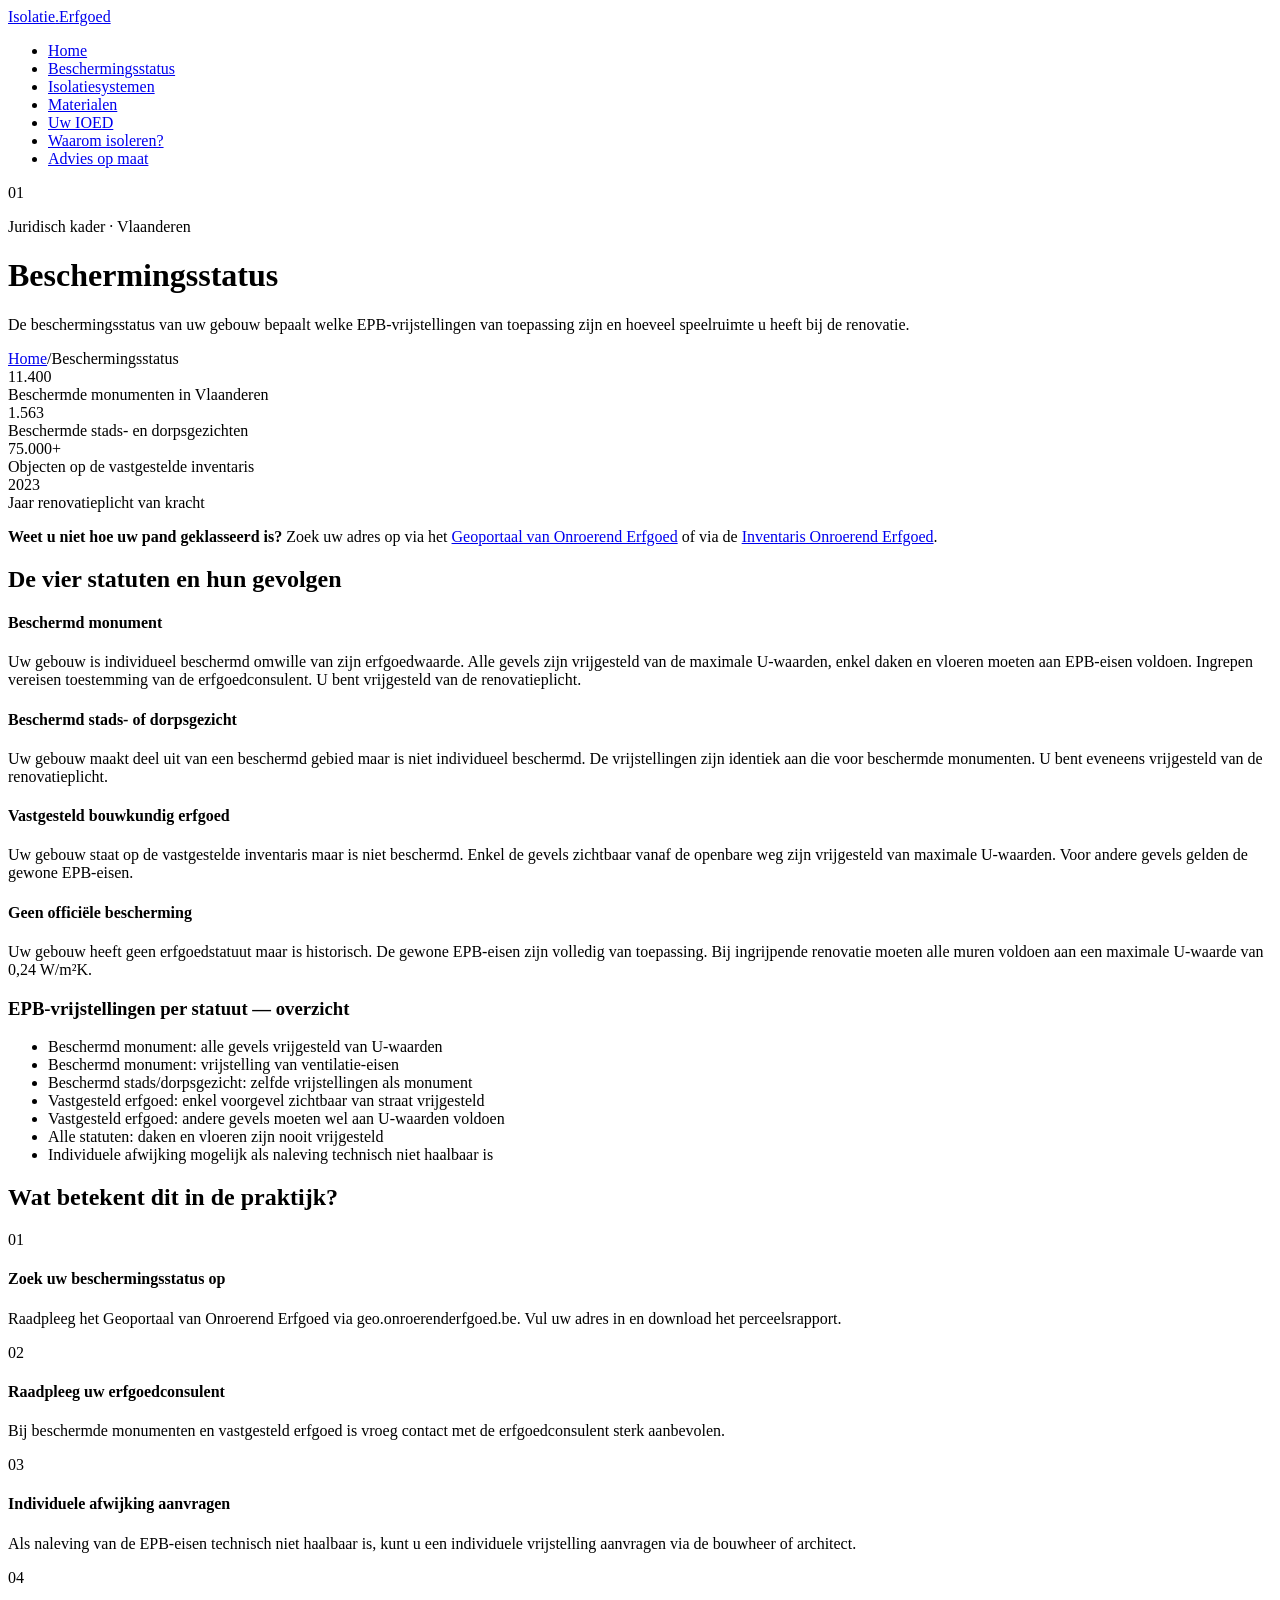
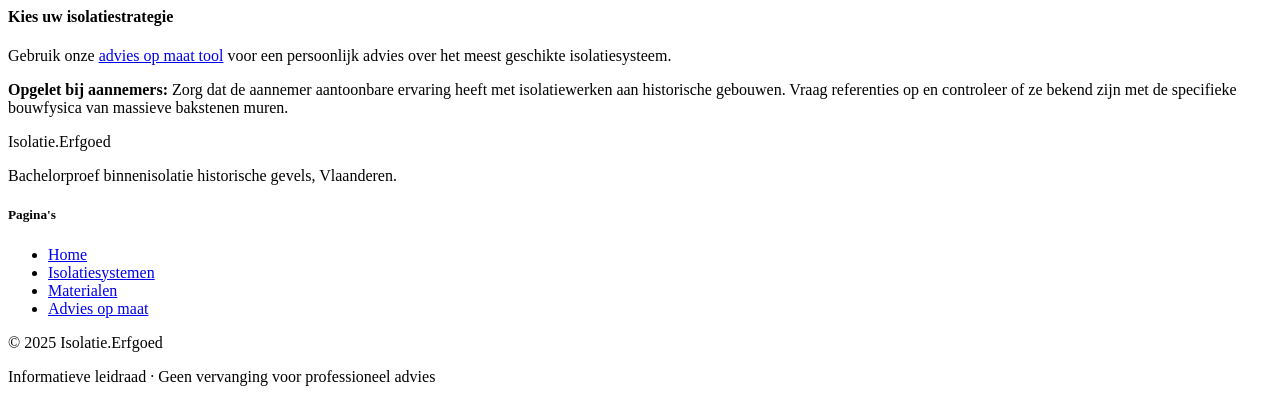
==== commit bf4b6537: "Add files via upload" ====
--- a/index.html
+++ b/index.html
@@ -1,1017 +1,80 @@
 <!DOCTYPE html>
 <html lang="nl">
 <head>
-<meta charset="UTF-8">
-<meta name="viewport" content="width=device-width, initial-scale=1.0">
-<title>Isolatie.Erfgoed — Binnenisolatie voor historische gevels in Vlaanderen</title>
-<link rel="preconnect" href="https://fonts.googleapis.com">
-<link href="https://fonts.googleapis.com/css2?family=Source+Serif+4:ital,wght@0,200;0,300;0,400;0,600;1,300&family=DM+Sans:wght@300;400;500;600&family=DM+Mono:wght@400;500&display=swap" rel="stylesheet">
-<style>
-:root {
-  --blauw: #1A3A5C;
-  --blauw-mid: #2C5282;
-  --rust: #C0392B;
-  --oranje: #D35400;
-  --clay: #8B6914;
-  --slate: #4A5568;
-  --licht: #F7F4EF;
-  --wit: #FFFFFF;
-  --border: #E2D9CE;
-  --tekst: #2D2D2D;
-}
-*, *::before, *::after { box-sizing: border-box; margin: 0; padding: 0; }
-html { scroll-behavior: smooth; }
-body { font-family: 'DM Sans', sans-serif; background: var(--licht); color: var(--tekst); font-size: 15px; line-height: 1.7; }
-
-/* NAV */
-nav {
-  position: sticky; top: 0; z-index: 100;
-  background: var(--blauw);
-  display: flex; align-items: center; justify-content: space-between;
-  padding: 0 2rem; height: 60px;
-  border-bottom: 2px solid var(--oranje);
-}
-.nav-brand { font-family: 'DM Mono', monospace; font-size: 1.1rem; color: #fff; text-decoration: none; letter-spacing: 0.02em; }
-.nav-brand span { color: var(--oranje); }
-.nav-links { display: flex; gap: 0; list-style: none; }
-.nav-links a { color: rgba(255,255,255,0.75); text-decoration: none; font-size: 0.8rem; font-weight: 500; letter-spacing: 0.06em; text-transform: uppercase; padding: 0.5rem 1rem; transition: color 0.2s; display: block; }
-.nav-links a:hover, .nav-links a.active { color: #fff; }
-.nav-links a.active { border-bottom: 2px solid var(--oranje); }
-
-/* PAGES */
-.page { display: none; min-height: 100vh; }
-.page.active { display: block; }
-
-/* MODAL */
-.modal-overlay {
-  position: fixed; inset: 0; background: rgba(0,0,0,0.85); z-index: 200;
-  display: flex; align-items: center; justify-content: center; padding: 2rem;
-}
-.modal-box {
-  background: var(--wit); max-width: 540px; width: 100%; padding: 3rem;
-  border-top: 4px solid var(--oranje);
-}
-.modal-icon { font-size: 2rem; margin-bottom: 1rem; }
-.modal-box h2 { font-family: 'Source Serif 4', serif; font-size: 1.6rem; font-weight: 300; color: var(--blauw); margin-bottom: 1rem; }
-.modal-box p { font-size: 0.88rem; color: var(--slate); line-height: 1.7; margin-bottom: 1.5rem; }
-.modal-box button {
-  background: var(--blauw); color: #fff; border: none; padding: 0.85rem 2rem;
-  font-family: 'DM Sans', sans-serif; font-size: 0.88rem; font-weight: 600;
-  cursor: pointer; width: 100%; transition: background 0.2s;
-}
-.modal-box button:hover { background: var(--oranje); }
-
-/* HERO */
-.hero {
-  background: var(--blauw);
-  padding: 5rem 4rem 4rem;
-  position: relative; overflow: hidden;
-}
-.hero::before {
-  content: 'ERF';
-  position: absolute; top: -1rem; left: -1rem;
-  font-family: 'Source Serif 4', serif; font-size: 12rem; font-weight: 200;
-  color: rgba(255,255,255,0.04); line-height: 1; pointer-events: none;
-}
-.hero-eyebrow { font-size: 0.72rem; letter-spacing: 0.2em; text-transform: uppercase; color: var(--oranje); font-weight: 600; margin-bottom: 1.5rem; }
-.hero h1 { font-family: 'Source Serif 4', serif; font-size: clamp(2.5rem, 5vw, 4.5rem); font-weight: 200; color: #fff; line-height: 1.1; margin-bottom: 1.5rem; }
-.hero h1 span { color: var(--oranje); font-style: italic; }
-.hero-sub { font-size: 1rem; color: rgba(255,255,255,0.7); max-width: 560px; line-height: 1.7; margin-bottom: 2.5rem; }
-.hero-btns { display: flex; gap: 1rem; flex-wrap: wrap; }
-.btn-primary { background: var(--oranje); color: #fff; padding: 0.85rem 2rem; text-decoration: none; font-size: 0.88rem; font-weight: 600; display: inline-block; transition: background 0.2s; border: none; cursor: pointer; font-family: 'DM Sans', sans-serif; }
-.btn-primary:hover { background: #B84700; }
-.btn-secondary { background: transparent; color: rgba(255,255,255,0.8); padding: 0.85rem 2rem; text-decoration: none; font-size: 0.88rem; font-weight: 500; border: 1px solid rgba(255,255,255,0.3); display: inline-block; transition: all 0.2s; cursor: pointer; font-family: 'DM Sans', sans-serif; }
-.btn-secondary:hover { border-color: #fff; color: #fff; }
-
-/* STATS */
-.stat-row { display: grid; grid-template-columns: repeat(4, 1fr); border-bottom: 1px solid var(--border); }
-.stat-cell { padding: 2rem; border-right: 1px solid var(--border); text-align: center; }
-.stat-cell:last-child { border-right: none; }
-.big { font-family: 'Source Serif 4', serif; font-size: 2.5rem; font-weight: 200; color: var(--blauw); line-height: 1; margin-bottom: 0.5rem; }
-.label { font-size: 0.78rem; color: var(--slate); line-height: 1.4; letter-spacing: 0.02em; }
-
-/* CONTENT */
-.content-wrapper { max-width: 1100px; margin: 0 auto; padding: 3rem 2rem; }
-.breadcrumb { font-size: 0.78rem; color: var(--slate); margin-bottom: 2.5rem; display: flex; gap: 0.5rem; align-items: center; }
-.breadcrumb a { color: var(--blauw); text-decoration: none; }
-.breadcrumb span:last-child { color: var(--tekst); }
-
-/* PAGE HERO */
-.page-hero { background: var(--blauw); padding: 4rem 4rem 3rem; position: relative; }
-.page-hero::after { content: ''; position: absolute; bottom: 0; left: 0; right: 0; height: 3px; background: var(--oranje); }
-.page-number { font-family: 'DM Mono', monospace; font-size: 4rem; font-weight: 500; color: rgba(255,255,255,0.06); line-height: 1; margin-bottom: 0.5rem; }
-.page-eyebrow { font-size: 0.72rem; letter-spacing: 0.2em; text-transform: uppercase; color: var(--oranje); font-weight: 600; margin-bottom: 1rem; }
-.page-title { font-family: 'Source Serif 4', serif; font-size: clamp(2rem, 4vw, 3.5rem); font-weight: 200; color: #fff; margin-bottom: 1rem; }
-.page-subtitle { font-size: 0.95rem; color: rgba(255,255,255,0.7); max-width: 680px; line-height: 1.7; }
-
-/* SECTIONS */
-.techniques-section { margin: 3rem 0; }
-.techniques-section h2 { font-family: 'Source Serif 4', serif; font-size: 1.6rem; font-weight: 300; color: var(--blauw); margin-bottom: 1.5rem; padding-bottom: 0.75rem; border-bottom: 1px solid var(--border); }
-.technique-grid { display: grid; grid-template-columns: repeat(3, 1fr); gap: 1.5rem; }
-.technique-item { background: var(--wit); border: 1px solid var(--border); padding: 1.5rem; }
-.technique-item h4 { font-size: 0.9rem; font-weight: 600; color: var(--blauw); margin-bottom: 0.75rem; text-transform: uppercase; letter-spacing: 0.04em; }
-.technique-item p { font-size: 0.85rem; color: var(--slate); line-height: 1.65; }
-.technique-item p + p { margin-top: 0.5rem; }
-
-/* BANNERS */
-.info-banner { background: #EBF4FF; border-left: 4px solid var(--blauw-mid); padding: 1.25rem 1.5rem; margin: 1.5rem 0; font-size: 0.86rem; color: var(--slate); line-height: 1.65; }
-.warning-banner { background: #FFF5F0; border-left: 4px solid var(--rust); padding: 1.25rem 1.5rem; margin: 1.5rem 0; font-size: 0.86rem; color: var(--slate); line-height: 1.65; }
-.info-banner a, .warning-banner a { color: var(--rust); }
-
-/* REGULATION BOX */
-.regulation-box { background: var(--blauw); padding: 2rem; margin: 2rem 0; }
-.regulation-box h3 { font-family: 'Source Serif 4', serif; font-size: 1.2rem; font-weight: 300; color: #fff; margin-bottom: 1.25rem; }
-.regulation-box ul { list-style: none; display: flex; flex-direction: column; gap: 0.6rem; }
-.regulation-box li { font-size: 0.85rem; color: rgba(255,255,255,0.8); padding-left: 1.25rem; position: relative; line-height: 1.5; }
-.regulation-box li::before { content: '—'; position: absolute; left: 0; color: var(--oranje); }
-
-/* PROCESS */
-.process-section { margin: 3rem 0; }
-.process-section h2 { font-family: 'Source Serif 4', serif; font-size: 1.6rem; font-weight: 300; color: var(--blauw); margin-bottom: 1.5rem; padding-bottom: 0.75rem; border-bottom: 1px solid var(--border); }
-.steps-list { display: flex; flex-direction: column; gap: 1rem; }
-.step-item { display: flex; gap: 1.5rem; align-items: flex-start; background: var(--wit); border: 1px solid var(--border); padding: 1.5rem; }
-.step-number { font-family: 'DM Mono', monospace; font-size: 1.5rem; font-weight: 500; color: var(--oranje); min-width: 40px; line-height: 1; }
-.step-content h4 { font-size: 0.88rem; font-weight: 600; color: var(--blauw); margin-bottom: 0.5rem; text-transform: uppercase; letter-spacing: 0.04em; }
-.step-content p { font-size: 0.85rem; color: var(--slate); line-height: 1.65; }
-
-/* HOME CARDS */
-.cards-grid { display: grid; grid-template-columns: repeat(2, 1fr); gap: 2px; margin: 3rem 0; background: var(--border); border: 1px solid var(--border); }
-.card { background: var(--wit); padding: 2.5rem; cursor: pointer; transition: background 0.2s; }
-.card:hover { background: #F0EAE2; }
-.card-num { font-family: 'DM Mono', monospace; font-size: 3rem; font-weight: 500; color: var(--border); line-height: 1; margin-bottom: 1rem; }
-.card h3 { font-family: 'Source Serif 4', serif; font-size: 1.25rem; font-weight: 400; color: var(--blauw); margin-bottom: 0.75rem; }
-.card p { font-size: 0.85rem; color: var(--slate); line-height: 1.65; }
-.card-link { font-size: 0.78rem; font-weight: 600; letter-spacing: 0.08em; text-transform: uppercase; color: var(--oranje); margin-top: 1.25rem; display: inline-block; }
-
-/* TABLE */
-.data-table-section { margin: 3rem 0; }
-.data-table-section h2 { font-family: 'Source Serif 4', serif; font-size: 1.6rem; font-weight: 300; color: var(--blauw); margin-bottom: 1.5rem; padding-bottom: 0.75rem; border-bottom: 1px solid var(--border); }
-table { width: 100%; border-collapse: collapse; font-size: 0.82rem; }
-thead { background: var(--blauw); }
-thead th { color: #fff; padding: 0.75rem 1rem; text-align: left; font-weight: 500; font-size: 0.75rem; letter-spacing: 0.06em; text-transform: uppercase; }
-tbody tr { border-bottom: 1px solid var(--border); }
-tbody tr:nth-child(even) { background: rgba(26,58,92,0.03); }
-tbody td { padding: 0.85rem 1rem; color: var(--slate); vertical-align: top; }
-
-/* INTRO COLS */
-.intro-cols { display: grid; grid-template-columns: 1fr 2fr; gap: 3rem; margin: 2.5rem 0; }
-.intro-sidebar h3 { font-family: 'Source Serif 4', serif; font-size: 1.2rem; font-weight: 400; color: var(--blauw); margin-bottom: 0.75rem; }
-.intro-sidebar p, .intro-body p { font-size: 0.88rem; color: var(--slate); line-height: 1.7; margin-bottom: 0.75rem; }
-
-/* TOOL */
-.tool-wrapper { max-width: 700px; margin: 3rem auto; padding: 0 2rem; }
-.tool-progress { display: flex; gap: 4px; margin-bottom: 2rem; }
-.progress-dot { height: 3px; flex: 1; background: var(--border); transition: background 0.3s; }
-.progress-dot.done { background: var(--oranje); }
-.tool-step { display: none; animation: fadeIn 0.3s ease; }
-.tool-step.active { display: block; }
-@keyframes fadeIn { from { opacity: 0; transform: translateY(8px); } to { opacity: 1; transform: translateY(0); } }
-.step-label { font-size: 0.72rem; letter-spacing: 0.18em; text-transform: uppercase; color: var(--oranje); font-weight: 600; margin-bottom: 0.5rem; }
-.step-q { font-family: 'Source Serif 4', serif; font-size: 1.6rem; font-weight: 300; color: var(--blauw); margin-bottom: 0.5rem; }
-.step-hint { font-size: 0.82rem; color: var(--slate); margin-bottom: 1.75rem; line-height: 1.6; }
-.options { display: flex; flex-direction: column; gap: 0.75rem; margin-bottom: 2rem; }
-.option-btn {
-  background: var(--wit); border: 1.5px solid var(--border); padding: 1.1rem 1.5rem;
-  cursor: pointer; text-align: left; transition: all 0.15s;
-  font-family: 'DM Sans', sans-serif;
-}
-.option-btn:hover { border-color: var(--blauw); background: #EBF4FF; }
-.option-btn.selected { border-color: var(--blauw); background: #EBF4FF; }
-.option-btn.blocked { border-color: var(--rust); background: #FFF5F0; cursor: default; }
-.opt-title { font-size: 0.9rem; font-weight: 600; color: var(--blauw); display: block; margin-bottom: 0.2rem; }
-.opt-desc { font-size: 0.8rem; color: var(--slate); display: block; line-height: 1.5; }
-.tool-nav { display: flex; gap: 1rem; justify-content: space-between; align-items: center; }
-.tool-back { background: none; border: 1px solid var(--border); padding: 0.7rem 1.5rem; cursor: pointer; font-size: 0.82rem; color: var(--slate); font-family: 'DM Sans', sans-serif; }
-.tool-next { background: var(--blauw); color: #fff; border: none; padding: 0.7rem 1.75rem; cursor: pointer; font-size: 0.82rem; font-weight: 600; font-family: 'DM Sans', sans-serif; transition: background 0.2s; }
-.tool-next:hover { background: var(--oranje); }
-.tool-next:disabled { background: var(--border); color: var(--slate); cursor: not-allowed; }
-.block-msg { background: #FFF5F0; border-left: 4px solid var(--rust); padding: 1.25rem 1.5rem; margin: 1rem 0; font-size: 0.86rem; color: var(--slate); line-height: 1.65; display: none; }
-.block-msg.visible { display: block; }
-
-/* ADVICE */
-.advice-box { background: var(--blauw); padding: 2.5rem; margin: 2rem 0; }
-.advice-badge { display: inline-block; font-size: 0.7rem; letter-spacing: 0.12em; text-transform: uppercase; font-weight: 600; padding: 0.3rem 0.75rem; margin-bottom: 1rem; }
-.badge-groen { background: #2F855A; color: #fff; }
-.badge-oranje { background: var(--oranje); color: #fff; }
-.badge-rood { background: var(--rust); color: #fff; }
-.advice-title { font-family: 'Source Serif 4', serif; font-size: 1.8rem; font-weight: 200; color: #fff; margin-bottom: 0.75rem; }
-.advice-sub { font-size: 0.88rem; color: rgba(255,255,255,0.7); line-height: 1.7; margin-bottom: 1.5rem; }
-.advice-materials { display: grid; grid-template-columns: repeat(2, 1fr); gap: 1rem; margin: 1.5rem 0; }
-.advice-mat { background: rgba(255,255,255,0.08); padding: 1.25rem; border-left: 3px solid var(--oranje); }
-.advice-mat h4 { font-size: 0.85rem; font-weight: 600; color: #fff; margin-bottom: 0.4rem; }
-.advice-mat p { font-size: 0.78rem; color: rgba(255,255,255,0.65); line-height: 1.5; }
-.advice-actions { display: flex; gap: 1rem; margin-top: 1.5rem; flex-wrap: wrap; }
-.advice-actions a, .advice-actions button { padding: 0.75rem 1.5rem; font-size: 0.82rem; font-weight: 600; font-family: 'DM Sans', sans-serif; cursor: pointer; text-decoration: none; display: inline-block; }
-
-/* WARMTE */
-.warmte-section { background: var(--wit); border: 1px solid var(--border); padding: 2.5rem; margin: 3rem 0; }
-.warmte-section h3 { font-family: 'Source Serif 4', serif; font-size: 1.4rem; font-weight: 300; color: var(--blauw); margin-bottom: 0.5rem; }
-.warmte-bars { margin: 1.5rem 0; display: flex; flex-direction: column; gap: 0.75rem; }
-.warmte-bar { display: flex; align-items: center; gap: 1rem; }
-.bar-label { font-size: 0.8rem; color: var(--slate); min-width: 160px; }
-.bar-track { flex: 1; height: 8px; background: var(--border); border-radius: 0; overflow: hidden; }
-.bar-fill { height: 100%; background: var(--blauw); border-radius: 0; transition: width 1s ease; }
-.bar-fill.highlight { background: var(--oranje); }
-.bar-pct { font-size: 0.8rem; font-weight: 600; color: var(--blauw); min-width: 36px; text-align: right; }
-
-/* WHY SECTION */
-.why-grid { display: grid; grid-template-columns: repeat(3, 1fr); gap: 1.5rem; margin: 2rem 0; }
-.why-item { padding: 1.5rem; background: var(--wit); border: 1px solid var(--border); }
-.why-item h4 { font-size: 0.85rem; font-weight: 600; color: var(--blauw); margin-bottom: 0.5rem; text-transform: uppercase; letter-spacing: 0.04em; }
-.why-item p { font-size: 0.82rem; color: var(--slate); line-height: 1.6; }
-
-/* FOOTER */
-footer { background: var(--blauw); padding: 3rem 4rem 1.5rem; margin-top: 4rem; border-top: 3px solid var(--oranje); }
-.footer-inner { display: grid; grid-template-columns: 2fr 1fr 1fr 1fr; gap: 3rem; margin-bottom: 2.5rem; }
-.footer-brand { font-family: 'DM Mono', monospace; font-size: 1.1rem; color: #fff; margin-bottom: 0.75rem; }
-.footer-brand span { color: var(--oranje); }
-.footer-desc { font-size: 0.78rem; color: rgba(255,255,255,0.5); line-height: 1.6; }
-.footer-col h5 { font-size: 0.72rem; letter-spacing: 0.14em; text-transform: uppercase; color: rgba(255,255,255,0.5); margin-bottom: 1rem; }
-.footer-col ul { list-style: none; display: flex; flex-direction: column; gap: 0.5rem; }
-.footer-col li a { font-size: 0.82rem; color: rgba(255,255,255,0.7); text-decoration: none; transition: color 0.2s; cursor: pointer; }
-.footer-col li a:hover { color: #fff; }
-.footer-bottom { border-top: 1px solid rgba(255,255,255,0.1); padding-top: 1.25rem; display: flex; justify-content: space-between; }
-.footer-bottom p { font-size: 0.75rem; color: rgba(255,255,255,0.35); }
-
-/* IMG PLACEHOLDER */
-.img-placeholder { width: 100%; height: 180px; background: linear-gradient(135deg, var(--blauw) 0%, var(--blauw-mid) 100%); display: flex; align-items: center; justify-content: center; }
-.img-placeholder span { font-size: 0.72rem; letter-spacing: 0.1em; text-transform: uppercase; color: rgba(255,255,255,0.3); }
-
-@media (max-width: 900px) {
-  .technique-grid { grid-template-columns: 1fr; }
-  .stat-row { grid-template-columns: repeat(2, 1fr); }
-  .footer-inner { grid-template-columns: 1fr 1fr; }
-  .cards-grid { grid-template-columns: 1fr; }
-  .why-grid { grid-template-columns: 1fr; }
-  .intro-cols { grid-template-columns: 1fr; }
-  .nav-links { display: none; }
-  .hero { padding: 3rem 2rem; }
-}
-</style>
+  <meta charset="UTF-8">
+  <meta name="viewport" content="width=device-width, initial-scale=1.0">
+  <title>Beschermingsstatus — Isolatie.Erfgoed</title>
+  <link rel="preconnect" href="https://fonts.googleapis.com">
+  <link href="https://fonts.googleapis.com/css2?family=Source+Serif+4:ital,wght@0,200;0,300;0,400;0,600;1,300&family=DM+Sans:wght@300;400;500;600&family=DM+Mono:wght@400;500&display=swap" rel="stylesheet">
+  <link rel="stylesheet" href="style.css">
 </head>
 <body>
-
-<!-- MODAL -->
-<div class="modal-overlay" id="modal">
-  <div class="modal-box">
-    <div class="modal-icon">⚠</div>
-    <h2>Lees dit voor u verder gaat</h2>
-    <p>De adviezen op deze site zijn indicatief en gebaseerd op een bachelorproef. Ze zijn <strong>geen vervanging voor gespecialiseerd advies</strong>. Schakel altijd een erkend architect, EPB-verslaggever of erfgoedconsulent in voor de definitieve materiaalkeuze, bouwfysische berekening en uitvoering van isolatiewerken aan historische gebouwen.</p>
-    <p>Controleer bij aannemers uitdrukkelijk of zij aantoonbare ervaring hebben met isolatie van historische muren en vraag altijd referenties op.</p>
-    <button onclick="document.getElementById('modal').style.display='none'">Ik heb bovenstaande gelezen en begrepen — Verder naar de website →</button>
-  </div>
-</div>
-
-<!-- NAV -->
 <nav>
-  <a class="nav-brand" onclick="showPage('home')" style="cursor:pointer;">Isolatie<span>.</span>Erfgoed</a>
+  <a class="nav-brand" href="index.html">Isolatie<span>.</span>Erfgoed</a>
   <ul class="nav-links">
-    <li><a onclick="showPage('home')" id="nav-home" class="active">Home</a></li>
-    <li><a onclick="showPage('beschermingsstatus')" id="nav-beschermingsstatus">Beschermingsstatus</a></li>
-    <li><a onclick="showPage('systemen')" id="nav-systemen">Isolatiesystemen</a></li>
-    <li><a onclick="showPage('materialen')" id="nav-materialen">Materialen</a></li>
-    <li><a onclick="showPage('ioed')" id="nav-ioed">Uw IOED</a></li>
-    <li><a onclick="showPage('tool')" id="nav-tool">Advies op maat</a></li>
+    <li><a href="index.html">Home</a></li>
+    <li><a href="beschermingsstatus.html" class="active">Beschermingsstatus</a></li>
+    <li><a href="systemen.html">Isolatiesystemen</a></li>
+    <li><a href="materialen.html">Materialen</a></li>
+    <li><a href="ioed.html">Uw IOED</a></li>
+    <li><a href="waarom.html">Waarom isoleren?</a></li>
+    <li><a href="tool.html">Advies op maat</a></li>
   </ul>
 </nav>
-
-<!-- ===== HOME ===== -->
-<div id="page-home" class="page active">
-  <div class="hero">
-    <p class="hero-eyebrow">Vlaanderen · Historisch Erfgoed · Binnenisolatie</p>
-    <h1>Isolatie van<br><span>Historische</span><br>Gevels in Vlaanderen</h1>
-    <p class="hero-sub">Een praktische leidraad voor eigenaars van historische gebouwen in Vlaanderen. Ontdek welk binnenisolatiesysteem en welk materiaal het meest aangewezen is voor uw specifieke muursituatie — nog voor u een specialist inschakelt.</p>
-    <div class="hero-btns">
-      <button class="btn-primary" onclick="showPage('tool')">Advies op maat →</button>
-      <button class="btn-secondary" onclick="document.getElementById('home-info').scrollIntoView({behavior:'smooth'})">Meer info</button>
+<div class="page-hero">
+  <div class="page-number">01</div>
+  <p class="page-eyebrow">Juridisch kader · Vlaanderen</p>
+  <h1 class="page-title">Beschermingsstatus</h1>
+  <p class="page-subtitle">De beschermingsstatus van uw gebouw bepaalt welke EPB-vrijstellingen van toepassing zijn en hoeveel speelruimte u heeft bij de renovatie.</p>
+</div>
+<div class="content-wrapper">
+  <div class="breadcrumb"><a href="index.html">Home</a><span>/</span><span>Beschermingsstatus</span></div>
+  <div class="stat-row">
+    <div class="stat-cell"><div class="big">11.400</div><div class="label">Beschermde monumenten in Vlaanderen</div></div>
+    <div class="stat-cell"><div class="big">1.563</div><div class="label">Beschermde stads- en dorpsgezichten</div></div>
+    <div class="stat-cell"><div class="big">75.000+</div><div class="label">Objecten op de vastgestelde inventaris</div></div>
+    <div class="stat-cell"><div class="big">2023</div><div class="label">Jaar renovatieplicht van kracht</div></div>
+  </div>
+  <div class="info-banner"><p><strong>Weet u niet hoe uw pand geklasseerd is?</strong> Zoek uw adres op via het <a href="https://geo.onroerenderfgoed.be" target="_blank">Geoportaal van Onroerend Erfgoed</a> of via de <a href="https://inventaris.onroerenderfgoed.be" target="_blank">Inventaris Onroerend Erfgoed</a>.</p></div>
+  <div class="techniques-section">
+    <h2>De vier statuten en hun gevolgen</h2>
+    <div class="technique-grid technique-grid-2">
+      <div class="technique-item"><h4>Beschermd monument</h4><p>Uw gebouw is individueel beschermd omwille van zijn erfgoedwaarde. Alle gevels zijn vrijgesteld van de maximale U-waarden, enkel daken en vloeren moeten aan EPB-eisen voldoen. Ingrepen vereisen toestemming van de erfgoedconsulent. U bent vrijgesteld van de renovatieplicht.</p></div>
+      <div class="technique-item"><h4>Beschermd stads- of dorpsgezicht</h4><p>Uw gebouw maakt deel uit van een beschermd gebied maar is niet individueel beschermd. De vrijstellingen zijn identiek aan die voor beschermde monumenten. U bent eveneens vrijgesteld van de renovatieplicht.</p></div>
+      <div class="technique-item"><h4>Vastgesteld bouwkundig erfgoed</h4><p>Uw gebouw staat op de vastgestelde inventaris maar is niet beschermd. Enkel de gevels zichtbaar vanaf de openbare weg zijn vrijgesteld van maximale U-waarden. Voor andere gevels gelden de gewone EPB-eisen.</p></div>
+      <div class="technique-item"><h4>Geen officiële bescherming</h4><p>Uw gebouw heeft geen erfgoedstatuut maar is historisch. De gewone EPB-eisen zijn volledig van toepassing. Bij ingrijpende renovatie moeten alle muren voldoen aan een maximale U-waarde van 0,24 W/m²K.</p></div>
     </div>
   </div>
-
-  <div class="stat-row">
-    <div class="stat-cell"><div class="big">75.000</div><div class="label">Erfgoedobjecten in Vlaanderen, waarvan 11.400 beschermd</div></div>
-    <div class="stat-cell"><div class="big">2050</div><div class="label">Doeljaar klimaatneutraliteit Europa — gebouwen spelen een cruciale rol</div></div>
-    <div class="stat-cell"><div class="big">0,24</div><div class="label">Maximale U-waarde W/m²K voor niet-vrijgestelde gevels bij renovatie</div></div>
-    <div class="stat-cell"><div class="big">25%</div><div class="label">Van het warmteverlies in een niet-geïsoleerd gebouw via de muren</div></div>
+  <div class="regulation-box">
+    <h3>EPB-vrijstellingen per statuut — overzicht</h3>
+    <ul>
+      <li>Beschermd monument: alle gevels vrijgesteld van U-waarden</li>
+      <li>Beschermd monument: vrijstelling van ventilatie-eisen</li>
+      <li>Beschermd stads/dorpsgezicht: zelfde vrijstellingen als monument</li>
+      <li>Vastgesteld erfgoed: enkel voorgevel zichtbaar van straat vrijgesteld</li>
+      <li>Vastgesteld erfgoed: andere gevels moeten wel aan U-waarden voldoen</li>
+      <li>Alle statuten: daken en vloeren zijn nooit vrijgesteld</li>
+      <li>Individuele afwijking mogelijk als naleving technisch niet haalbaar is</li>
+    </ul>
   </div>
-
-  <div class="content-wrapper" id="home-info">
-    <div class="cards-grid">
-      <div class="card" onclick="showPage('beschermingsstatus')">
-        <div class="card-num">01</div>
-        <h3>Beschermingsstatus en juridisch kader</h3>
-        <p>Wat betekent beschermd monument, vastgesteld erfgoed of beschermd stadsgezicht voor uw renovatieplicht? Ontdek welke EPB-vrijstellingen van toepassing zijn.</p>
-        <span class="card-link">Lees meer →</span>
-      </div>
-      <div class="card" onclick="showPage('systemen')">
-        <div class="card-num">02</div>
-        <h3>Isolatiesystemen vergelijken</h3>
-        <p>Buiten- en spouwisolatie zijn bij historische gevels in de meeste gevallen onmogelijk. Binnenisolatie blijft de enige optie — maar welk systeem past bij uw muur?</p>
-        <span class="card-link">Lees meer →</span>
-      </div>
-      <div class="card" onclick="showPage('materialen')">
-        <div class="card-num">03</div>
-        <h3>Materialen per systeem</h3>
-        <p>Schuimglas, calciumsilicaat, houtvezel, kalkhennep — welk materiaal werkt wanneer? Vergelijk lambdawaarden, diktes, prijzen en toepasbaarheid.</p>
-        <span class="card-link">Lees meer →</span>
-      </div>
-      <div class="card" onclick="showPage('ioed')">
-        <div class="card-num">04</div>
-        <h3>Uw IOED vinden</h3>
-        <p>Nog voor u een architect inschakelt kunt u gratis terecht bij uw Intergemeentelijke Onroerenderfgoeddienst voor een niet-bindend pre-advies.</p>
-        <span class="card-link">Vind uw IOED →</span>
-      </div>
-    </div>
-
-    <div class="warmte-section">
-      <h3>Waar ontsnapt de warmte?</h3>
-      <p style="font-size:0.85rem;color:var(--slate);margin-bottom:1.5rem;">In een historisch gebouw zonder isolatie ontsnapt de warmte langs alle kanten. De muren zijn na het dak de tweede grootste verliespost.</p>
-      <div class="warmte-bars">
-        <div class="warmte-bar"><span class="bar-label">Dak</span><div class="bar-track"><div class="bar-fill" style="width:30%"></div></div><span class="bar-pct">30%</span></div>
-        <div class="warmte-bar"><span class="bar-label">Muren ← focus</span><div class="bar-track"><div class="bar-fill highlight" style="width:25%"></div></div><span class="bar-pct">25%</span></div>
-        <div class="warmte-bar"><span class="bar-label">Ventilatie</span><div class="bar-track"><div class="bar-fill" style="width:17%"></div></div><span class="bar-pct">17%</span></div>
-        <div class="warmte-bar"><span class="bar-label">Vloer</span><div class="bar-track"><div class="bar-fill" style="width:15%"></div></div><span class="bar-pct">15%</span></div>
-        <div class="warmte-bar"><span class="bar-label">Ramen en deuren</span><div class="bar-track"><div class="bar-fill" style="width:13%"></div></div><span class="bar-pct">13%</span></div>
-      </div>
-      <p style="font-size:0.75rem;color:var(--slate);margin-top:1rem;">Indicatieve verdeling warmteverlies niet-geïsoleerde woning. Bron: Testo / installatieenbouw.be</p>
-    </div>
-
-    <div class="techniques-section">
-      <h2>Waarom dit belangrijk is</h2>
-      <div class="why-grid">
-        <div class="why-item"><h4>Europese druk</h4><p>De Europese Green Deal eist klimaatneutraliteit tegen 2050. Vlaanderen vertaalt dit in een renovatieplicht. Historische gebouwen ontsnappen niet volledig aan deze druk.</p></div>
-        <div class="why-item"><h4>Erfgoed en isolatie</h4><p>Bij historische gebouwen is buitenisolatie uitgesloten omwille van het gevelbeeld. Binnenisolatie is de enige realistische optie maar vereist een doordachte materiaalkeuze.</p></div>
-        <div class="why-item"><h4>Toegankelijke info</h4><p>Bestaande informatie is versnipperd en technisch complex. Deze leidraad vertaalt die kennis naar begrijpelijke richtlijnen voor eigenaars die zich willen oriënteren.</p></div>
-      </div>
+  <div class="process-section">
+    <h2>Wat betekent dit in de praktijk?</h2>
+    <div class="steps-list">
+      <div class="step-item"><div class="step-number">01</div><div class="step-content"><h4>Zoek uw beschermingsstatus op</h4><p>Raadpleeg het Geoportaal van Onroerend Erfgoed via geo.onroerenderfgoed.be. Vul uw adres in en download het perceelsrapport.</p></div></div>
+      <div class="step-item"><div class="step-number">02</div><div class="step-content"><h4>Raadpleeg uw erfgoedconsulent</h4><p>Bij beschermde monumenten en vastgesteld erfgoed is vroeg contact met de erfgoedconsulent sterk aanbevolen.</p></div></div>
+      <div class="step-item"><div class="step-number">03</div><div class="step-content"><h4>Individuele afwijking aanvragen</h4><p>Als naleving van de EPB-eisen technisch niet haalbaar is, kunt u een individuele vrijstelling aanvragen via de bouwheer of architect.</p></div></div>
+      <div class="step-item"><div class="step-number">04</div><div class="step-content"><h4>Kies uw isolatiestrategie</h4><p>Gebruik onze <a href="tool.html">advies op maat tool</a> voor een persoonlijk advies over het meest geschikte isolatiesysteem.</p></div></div>
     </div>
   </div>
-
-  <footer>
-    <div class="footer-inner">
-      <div>
-        <div class="footer-brand">Isolatie<span>.</span>Erfgoed</div>
-        <p class="footer-desc">Een informatieve leidraad over binnenisolatie voor historische massieve bakstenen gevels in Vlaanderen. Ontwikkeld in het kader van een bachelorproef in samenwerking met Owens Corning Foamglas.</p>
-      </div>
-      <div class="footer-col"><h5>Informatie</h5><ul>
-        <li><a onclick="showPage('beschermingsstatus')">Beschermingsstatus</a></li>
-        <li><a onclick="showPage('systemen')">Isolatiesystemen</a></li>
-        <li><a onclick="showPage('materialen')">Materialen</a></li>
-        <li><a onclick="showPage('ioed')">Uw IOED vinden</a></li>
-      </ul></div>
-      <div class="footer-col"><h5>Tool</h5><ul><li><a onclick="showPage('tool')">Advies op maat</a></li></ul></div>
-      <div class="footer-col"><h5>Externe links</h5><ul>
-        <li><a href="https://geo.onroerenderfgoed.be" target="_blank">Geoportaal Onroerend Erfgoed</a></li>
-        <li><a href="https://inventaris.onroerenderfgoed.be" target="_blank">Inventaris Onroerend Erfgoed</a></li>
-        <li><a href="https://www.vlaanderen.be/epb-pedia" target="_blank">EPB-pedia Vlaanderen</a></li>
-      </ul></div>
-    </div>
-    <div class="footer-bottom">
-      <p>© 2025 Isolatie.Erfgoed — Bachelorproef Binnenisolatie Historische Gevels</p>
-      <p>Informatieve leidraad · Geen vervanging voor professioneel advies</p>
-    </div>
-  </footer>
+  <div class="warning-banner"><p><strong>Opgelet bij aannemers:</strong> Zorg dat de aannemer aantoonbare ervaring heeft met isolatiewerken aan historische gebouwen. Vraag referenties op en controleer of ze bekend zijn met de specifieke bouwfysica van massieve bakstenen muren.</p></div>
 </div>
-
-<!-- ===== BESCHERMINGSSTATUS ===== -->
-<div id="page-beschermingsstatus" class="page">
-  <div class="page-hero">
-    <div class="page-number">01</div>
-    <p class="page-eyebrow">Juridisch kader · Vlaanderen</p>
-    <h1 class="page-title">Beschermingsstatus</h1>
-    <p class="page-subtitle">De beschermingsstatus van uw gebouw bepaalt welke EPB-vrijstellingen van toepassing zijn en hoeveel speelruimte u heeft bij de renovatie.</p>
+<footer>
+  <div class="footer-inner">
+    <div><div class="footer-brand">Isolatie<span>.</span>Erfgoed</div><p class="footer-desc">Bachelorproef binnenisolatie historische gevels, Vlaanderen.</p></div>
+    <div class="footer-col"><h5>Pagina's</h5><ul><li><a href="index.html">Home</a></li><li><a href="systemen.html">Isolatiesystemen</a></li><li><a href="materialen.html">Materialen</a></li><li><a href="tool.html">Advies op maat</a></li></ul></div>
   </div>
-
-  <div class="content-wrapper">
-    <div class="breadcrumb"><a onclick="showPage('home')">Home</a><span>/</span><span>Beschermingsstatus</span></div>
-
-    <div class="stat-row">
-      <div class="stat-cell"><div class="big">11.400</div><div class="label">Beschermde monumenten in Vlaanderen</div></div>
-      <div class="stat-cell"><div class="big">1.563</div><div class="label">Beschermde stads- en dorpsgezichten</div></div>
-      <div class="stat-cell"><div class="big">75.000+</div><div class="label">Objecten op de vastgestelde inventaris</div></div>
-      <div class="stat-cell"><div class="big">2023</div><div class="label">Jaar renovatieplicht van kracht voor residentiële gebouwen</div></div>
-    </div>
-
-    <div class="info-banner"><p><strong>Weet u niet hoe uw pand geklasseerd is?</strong> Zoek uw adres op via het <a href="https://geo.onroerenderfgoed.be" target="_blank">Geoportaal van Onroerend Erfgoed</a> of via de <a href="https://inventaris.onroerenderfgoed.be" target="_blank">Inventaris Onroerend Erfgoed</a>.</p></div>
-
-    <div class="techniques-section">
-      <h2>De vier statuten en hun gevolgen</h2>
-      <div class="technique-grid" style="grid-template-columns:repeat(2,1fr);">
-        <div class="technique-item"><h4>Beschermd monument</h4><p>Uw gebouw is individueel beschermd omwille van zijn erfgoedwaarde. Dit is de strengste categorie. Alle gevels zijn vrijgesteld van de maximale U-waarden, enkel daken en vloeren moeten aan EPB-eisen voldoen. Ingrepen aan exterieur én interieur vereisen toestemming van de erfgoedconsulent. U bent vrijgesteld van de renovatieplicht.</p></div>
-        <div class="technique-item"><h4>Beschermd stads- of dorpsgezicht</h4><p>Uw gebouw maakt deel uit van een beschermd gebied maar is niet individueel beschermd. De vrijstellingen zijn identiek aan die voor beschermde monumenten: alle gevels zijn vrijgesteld van U-waarden, enkel dak en vloer moeten voldoen. U bent eveneens vrijgesteld van de renovatieplicht.</p></div>
-        <div class="technique-item"><h4>Vastgesteld bouwkundig erfgoed</h4><p>Uw gebouw staat op de vastgestelde inventaris maar is niet beschermd. Enkel de gevels zichtbaar vanaf de openbare weg zijn vrijgesteld van maximale U-waarden. Voor andere gevels gelden de gewone EPB-eisen. U bent vrijgesteld van de renovatieplicht. Let op: bij een ingrijpende energetische renovatie gelden de vrijstellingen niet.</p></div>
-        <div class="technique-item"><h4>Geen officiële bescherming</h4><p>Uw gebouw heeft geen erfgoedstatuut maar is historisch. De gewone EPB-eisen zijn volledig van toepassing. Bij een ingrijpende renovatie moeten alle muren voldoen aan een maximale U-waarde van 0,24 W/m²K. U valt wel onder de renovatieplicht als het EPC-label E of F is na een eigendomsoverdracht.</p></div>
-      </div>
-    </div>
-
-    <div class="regulation-box">
-      <h3>EPB-vrijstellingen per statuut — overzicht</h3>
-      <ul>
-        <li>Beschermd monument: alle gevels vrijgesteld van U-waarden</li>
-        <li>Beschermd monument: vrijstelling van ventilatie-eisen</li>
-        <li>Beschermd stads/dorpsgezicht: zelfde vrijstellingen als monument</li>
-        <li>Vastgesteld erfgoed: enkel voorgevel zichtbaar van straat vrijgesteld</li>
-        <li>Vastgesteld erfgoed: andere gevels moeten wel aan U-waarden voldoen</li>
-        <li>Vastgesteld erfgoed: vrijstelling geldt niet bij ingrijpende renovatie</li>
-        <li>Alle statuten: daken en vloeren zijn nooit vrijgesteld</li>
-        <li>Individuele afwijking mogelijk als naleving technisch niet haalbaar is</li>
-      </ul>
-    </div>
-
-    <div class="process-section">
-      <h2>Wat betekent dit in de praktijk?</h2>
-      <div class="steps-list">
-        <div class="step-item"><div class="step-number">01</div><div class="step-content"><h4>Zoek uw beschermingsstatus op</h4><p>Raadpleeg het Geoportaal van Onroerend Erfgoed via geo.onroerenderfgoed.be. Vul uw adres in en download het perceelsrapport. Dit toont uw exacte erfgoedstatus en alle bijhorende beschermingen.</p></div></div>
-        <div class="step-item"><div class="step-number">02</div><div class="step-content"><h4>Raadpleeg uw erfgoedconsulent</h4><p>Bij beschermde monumenten en vastgesteld erfgoed is het sterk aanbevolen om vroeg in het proces contact op te nemen met de erfgoedconsulent van uw gemeente of het agentschap Onroerend Erfgoed.</p></div></div>
-        <div class="step-item"><div class="step-number">03</div><div class="step-content"><h4>Individuele afwijking aanvragen</h4><p>Als naleving van de EPB-eisen technisch, functioneel of economisch niet haalbaar is, kunt u een individuele vrijstelling of afwijking aanvragen. De bouwheer, architect of EPB-verslaggever dient deze aanvraag in.</p></div></div>
-        <div class="step-item"><div class="step-number">04</div><div class="step-content"><h4>Kies uw isolatiestrategie</h4><p>Op basis van uw statuut en de toestand van uw muur kunt u de meest geschikte isolatiestrategie bepalen. Gebruik onze tool voor een persoonlijk advies op maat.</p></div></div>
-      </div>
-    </div>
-
-    <div class="warning-banner"><p><strong>Opgelet bij aannemers:</strong> Zorg dat de aannemer aantoonbare ervaring heeft met isolatiewerken aan historische gebouwen. Vraag referenties op en controleer of ze bekend zijn met de specifieke bouwfysica van massieve bakstenen muren.</p></div>
-  </div>
-  <footer>
-    <div class="footer-inner">
-      <div><div class="footer-brand">Isolatie<span>.</span>Erfgoed</div><p class="footer-desc">Bachelorproef binnenisolatie historische gevels, Vlaanderen. In samenwerking met Owens Corning Foamglas.</p></div>
-      <div class="footer-col"><h5>Pagina's</h5><ul><li><a onclick="showPage('home')">Home</a></li><li><a onclick="showPage('systemen')">Isolatiesystemen</a></li><li><a onclick="showPage('materialen')">Materialen</a></li><li><a onclick="showPage('tool')">Advies op maat</a></li></ul></div>
-    </div>
-    <div class="footer-bottom"><p>© 2025 Isolatie.Erfgoed</p><p>Informatieve leidraad · Geen vervanging voor professioneel advies</p></div>
-  </footer>
-</div>
-
-<!-- ===== SYSTEMEN ===== -->
-<div id="page-systemen" class="page">
-  <div class="page-hero">
-    <div class="page-number">02</div>
-    <p class="page-eyebrow">Bouwfysica · Isolatiesystemen</p>
-    <h1 class="page-title">Isolatiesystemen vergelijken</h1>
-    <p class="page-subtitle">Bij historische gevels is buitenisolatie bijna altijd onmogelijk en spouwisolatie zelden haalbaar. Binnenisolatie blijft de enige realistische optie — maar welk systeem past bij de toestand van uw muur?</p>
-  </div>
-  <div class="content-wrapper">
-    <div class="breadcrumb"><a onclick="showPage('home')">Home</a><span>/</span><span>Isolatiesystemen</span></div>
-
-    <div class="intro-cols">
-      <div class="intro-sidebar"><h3>Drie systemen, één haalbare optie</h3><p>In theorie bestaan er drie manieren om een gevel te isoleren: buitenisolatie, spouwmuurisolatie en binnenisolatie. Bij historische gebouwen vallen de eerste twee in de meeste gevallen weg.</p></div>
-      <div class="intro-body"><p>Historische massieve bakstenen gevels van voor 1945 zijn opgebouwd uit traditionele materialen die van nature vocht opnemen en weer afgeven. Wanneer u een isolatielaag toevoegt, verandert u de manier waarop die muur omgaat met vocht. Een foute keuze kan leiden tot condensatie, schimmelvorming, vorstschade of zoutschade.</p><p>De keuze van het juiste isolatiesysteem hangt dan ook niet enkel af van de isolatiewaarde of de prijs, maar in de eerste plaats van de bouwfysische toestand van uw muur.</p></div>
-    </div>
-
-    <div class="techniques-section">
-      <h2>Waarom buiten en spouw niet werken bij historisch erfgoed</h2>
-      <div class="technique-grid">
-        <div class="technique-item"><h4>Buitengevelisolatie — uitgesloten</h4><p>Bij buitenisolatie wordt de gevel volledig ingepakt met een isolatielaag en een nieuwe afwerking. Het buitenaanzicht wijzigt ingrijpend: gevelopeningen komen dieper te liggen, het materiaalkarakter verdwijnt en karakteristieke elementen gaan verloren. Bij onbepleisterde bakstenen gevels is dit onaanvaardbaar vanuit erfgoedstandpunt.</p></div>
-        <div class="technique-item"><h4>Spouwmuurisolatie — zelden haalbaar</h4><p>Spouwmuren vereisen een minimale spouwbreedte van 5 cm en een spouw vrij van mortelresten — een conditie die bij historische spouwen zelden gegarandeerd kan worden. Spouwmuurisolatie bij historische gebouwen wordt dan ook in de meeste gevallen afgeraden of niet toegestaan.</p></div>
-        <div class="technique-item"><h4>Binnengevelisolatie — de enige optie</h4><p>Wanneer buiten en spouw wegvallen, blijft binnenisolatie over. Het buitenaanzicht van de gevel blijft volledig onaangetast. Toch is binnenisolatie bij historische muren geenszins eenvoudig: de bouwfysische risico's zijn aanzienlijk en de keuze van het systeem is bepalend.</p></div>
-      </div>
-    </div>
-
-    <div class="techniques-section">
-      <h2>De twee systemen voor binnenisolatie</h2>
-      <div class="technique-grid" style="grid-template-columns:repeat(2,1fr);">
-        <div class="technique-item">
-          <h4>Dampdicht systeem</h4>
-          <p>Bij een dampdichte aanpak wordt de muur afgesloten met een laag die geen waterdamp doorlaat. Het principe is dat vocht de constructie nooit bereikt. Materialen zoals schuimglas of PIR werken op dit principe.</p>
-          <p style="margin-top:0.75rem;"><strong style="font-size:0.72rem;letter-spacing:0.08em;text-transform:uppercase;color:var(--rust);">Wanneer aangewezen:</strong> Bij muren waarbij vochtproblemen volledig zijn gesaneerd en de ondergrond droog is.</p>
-          <p style="margin-top:0.5rem;"><strong style="font-size:0.72rem;letter-spacing:0.08em;text-transform:uppercase;color:var(--slate);">Kritische voorwaarde:</strong> De ondergrond moet volledig droog, vrij van zouten en stabiel zijn voor aanvang.</p>
-        </div>
-        <div class="technique-item">
-          <h4>Capillair actief systeem</h4>
-          <p>Bij een capillair actieve aanpak werkt het isolatiemateriaal samen met de bestaande muur. Het materiaal is dampopen én kan vocht opnemen en herverdelen via capillaire werking.</p>
-          <p style="margin-top:0.75rem;"><strong style="font-size:0.72rem;letter-spacing:0.08em;text-transform:uppercase;color:var(--oranje);">Wanneer aangewezen:</strong> Bij muren met hoge regenbelasting (west- of zuidgericht). Onderzoek toont dat bij slagregen een muur met capillair actieve isolatie gemiddeld 18% meer vocht bevat dan niet-geïsoleerd, terwijl dit bij dampremmende systemen kan oplopen tot 62% (WTCB, 2019).</p>
-          <p style="margin-top:0.5rem;"><strong style="font-size:0.72rem;letter-spacing:0.08em;text-transform:uppercase;color:var(--blauw-mid);">Niet toepassen bij:</strong> Actieve vochtinfiltraties door regendoorslag of niet-regendichte muren.</p>
-        </div>
-      </div>
-    </div>
-
-    <div class="info-banner"><p><strong>Dampopen maar niet-capillair actief — niet aanbevolen:</strong> Materialen zoals minerale wol laten waterdamp door maar kunnen geen vloeibaar water vasthouden. Dit systeem is voor historische massieve muren te risicovol zonder voorafgaande bouwfysische berekening (WTCB-Contact 2019/5).</p></div>
-
-    <div class="regulation-box">
-      <h3>Wanneer welk systeem — samenvatting</h3>
-      <ul>
-        <li>Geen pathologieën, noord/oost: beide systemen mogelijk, capillair actief als voorkeur</li>
-        <li>Geen pathologieën, zuid/west: capillair actief aanbevolen vanwege regenbelasting</li>
-        <li>Behandeld opstijgend vocht, muur droog: dampdicht systeem als voorkeur</li>
-        <li>Behandeld opstijgend vocht, muur nog vochtig: capillair actief tijdelijk</li>
-        <li>Behandelde zoutschade: dampdicht systeem, muur moet volledig droog zijn</li>
-        <li>Behandeld regendoorslag: capillair actief, dampdicht wordt afgeraden</li>
-        <li>Onbehandelde pathologieën: geen isolatie — eerst saneren</li>
-        <li>Historische binnenafwerking: overleg met erfgoedconsulent vereist</li>
-      </ul>
-    </div>
-
-    <div class="process-section">
-      <h2>Risico's bij binnenisolatie</h2>
-      <div class="steps-list">
-        <div class="step-item"><div class="step-number">01</div><div class="step-content"><h4>Condensatie in de muur</h4><p>Door de isolatielaag aan de binnenzijde wordt de buitenmuur kouder. Het dauwpunt kan zich verplaatsen naar of in de muurconstructie. Bij onvoldoende dampbeheersing leidt dit tot vochtophoping en schimmelvorming.</p></div></div>
-        <div class="step-item"><div class="step-number">02</div><div class="step-content"><h4>Koudebruggen bij balkoplegingen</h4><p>Bij massieve historische muren zijn houten vloerbalken vaak rechtstreeks ingemetseld. Waar de muur niet geïsoleerd kan worden ter hoogte van de balkkoppen, ontstaan koudebruggen met condensatie en houtrot als mogelijk gevolg.</p></div></div>
-        <div class="step-item"><div class="step-number">03</div><div class="step-content"><h4>Luchtlekken in de afwerking</h4><p>Binnenisolatie moet luchtdicht worden uitgevoerd. Luchtlekken zorgen voor convectief vochttransport: warme binnenlucht bereikt de koude buitenmuur en condenseert.</p></div></div>
-        <div class="step-item"><div class="step-number">04</div><div class="step-content"><h4>Schade aan historische binnenafwerkingen</h4><p>Binnenisolatie mag nooit worden aangebracht op of tegen historisch waardevolle interieurelementen zoals lambrisering, wandbespanning of decoratieve stuclagen. Overleg altijd met een erfgoedconsulent.</p></div></div>
-      </div>
-    </div>
-
-    <div class="warning-banner"><p><strong>Altijd een professional raadplegen:</strong> Deze leidraad geeft een eerste oriëntatie maar vervangt geen gespecialiseerd advies. Een bouwfysische berekening door een erkend EPB-verslaggever is verplicht bij renovaties onderworpen aan de EPB-eisen.</p></div>
-  </div>
-  <footer>
-    <div class="footer-inner"><div><div class="footer-brand">Isolatie<span>.</span>Erfgoed</div><p class="footer-desc">Bachelorproef binnenisolatie historische gevels, Vlaanderen.</p></div><div class="footer-col"><h5>Pagina's</h5><ul><li><a onclick="showPage('home')">Home</a></li><li><a onclick="showPage('beschermingsstatus')">Beschermingsstatus</a></li><li><a onclick="showPage('materialen')">Materialen</a></li><li><a onclick="showPage('tool')">Advies op maat</a></li></ul></div></div>
-    <div class="footer-bottom"><p>© 2025 Isolatie.Erfgoed</p><p>Informatieve leidraad · Geen vervanging voor professioneel advies</p></div>
-  </footer>
-</div>
-
-<!-- ===== MATERIALEN ===== -->
-<div id="page-materialen" class="page">
-  <div class="page-hero">
-    <div class="page-number">03</div>
-    <p class="page-eyebrow">Materialen · Eigenschappen · Vergelijking</p>
-    <h1 class="page-title">Materialen per systeem</h1>
-    <p class="page-subtitle">Een vergelijking van de voornaamste isolatiematerialen voor binnenisolatie van historische massieve bakstenen muren — met lambdawaarden, benodigde diktes, prijsindicaties en toepasbaarheid.</p>
-  </div>
-  <div class="content-wrapper">
-    <div class="breadcrumb"><a onclick="showPage('home')">Home</a><span>/</span><span>Materialen</span></div>
-
-    <div class="info-banner"><p><strong>Hoe lees u deze pagina?</strong> De materialen zijn ingedeeld per systeem. Bepaal eerst welk systeem aangewezen is via de pagina <a onclick="showPage('systemen')" style="cursor:pointer;">Isolatiesystemen</a> of via de <a onclick="showPage('tool')" style="cursor:pointer;">advies op maat tool</a>. De diktes zijn indicatief voor Rd ≥ 1,75 m²K/W.</p></div>
-
-    <div class="techniques-section">
-      <h2>Dampdicht systeem</h2>
-      <div class="technique-grid" style="grid-template-columns:repeat(2,1fr);">
-        <div class="technique-item" style="padding:0;overflow:hidden;">
-          <div class="img-placeholder"><span>Schuimglas / Foamglas</span></div>
-          <div style="padding:1.5rem;">
-            <h4>Systeem A — Schuimglas (Foamglas)</h4>
-            <p><strong style="font-size:0.72rem;letter-spacing:0.08em;text-transform:uppercase;color:var(--rust);">Aanbevolen materiaal</strong></p>
-            <p style="margin-top:0.5rem;">Schuimglas heeft een volledig gesloten celstructuur en is volledig waterdamp- en vochtdicht. Het is het enige isolatiemateriaal dat volkomen onvatbaar is voor vocht, zouten en micro-organismen.</p>
-            <p style="margin-top:0.75rem;font-size:0.82rem;color:var(--slate);"><strong>λ-waarde:</strong> 0,038 W/mK &nbsp;|&nbsp; <strong>Dikte:</strong> ± 7 cm voor Rd 1,75 &nbsp;|&nbsp; <strong>Prijs:</strong> 60–100 €/m²</p>
-            <p style="margin-top:0.5rem;font-size:0.82rem;color:var(--slate);"><strong>Voordelen:</strong> Volledig vocht- en dampdicht, bestand tegen zouten, onbrandbaar, levensduur +50 jaar.</p>
-            <p style="margin-top:0.5rem;font-size:0.82rem;color:var(--slate);"><strong>Aandachtspunten:</strong> Hoogste prijs, moeilijker te verwerken, ondergrond moet volledig droog zijn bij plaatsing.</p>
-          </div>
-        </div>
-        <div class="technique-item" style="padding:0;overflow:hidden;">
-          <div class="img-placeholder"><span>PIR isolatieplaten</span></div>
-          <div style="padding:1.5rem;">
-            <h4>Systeem A — PIR-platen</h4>
-            <p><strong style="font-size:0.72rem;letter-spacing:0.08em;text-transform:uppercase;color:var(--clay);">Alternatief bij beperkte ruimte</strong></p>
-            <p style="margin-top:0.5rem;">PIR is een hard schuimisolatiemateriaal met een zeer lage lambdawaarde. De platen zijn zelf dampremmend en vormen bij correcte verlijming een goed dampscherm.</p>
-            <p style="margin-top:0.75rem;font-size:0.82rem;color:var(--slate);"><strong>λ-waarde:</strong> 0,022 W/mK &nbsp;|&nbsp; <strong>Dikte:</strong> ± 6 cm voor Rd 1,75 &nbsp;|&nbsp; <strong>Prijs:</strong> 20–35 €/m²</p>
-            <p style="margin-top:0.5rem;font-size:0.82rem;color:var(--slate);"><strong>Voordelen:</strong> Dunste optie, goede prijs-kwaliteit, eenvoudig te verwerken.</p>
-            <p style="margin-top:0.5rem;font-size:0.82rem;color:var(--slate);"><strong>Aandachtspunten:</strong> Brandbaar, naden moeten zorgvuldig worden afgedicht, niet bij actieve vochtproblemen.</p>
-          </div>
-        </div>
-      </div>
-    </div>
-
-    <div class="techniques-section">
-      <h2>Capillair actief systeem</h2>
-      <div class="warning-banner" style="margin-bottom:2rem;"><p><strong>Opgelet:</strong> Sommige fabrikanten presenteren hun materiaal als capillair actief terwijl het eerder dampremmend is. Controleer altijd de productfiche. De totale isolatiewaarde daalt zo'n 10% door de vochtbuffering (WTCB-Contact 2019/5).</p></div>
-      <div class="technique-grid">
-        <div class="technique-item" style="padding:0;overflow:hidden;">
-          <div class="img-placeholder"><span>Calciumsilicaat</span></div>
-          <div style="padding:1.5rem;">
-            <h4>Systeem B — Calciumsilicaat</h4>
-            <p><strong style="font-size:0.72rem;letter-spacing:0.08em;text-transform:uppercase;color:var(--rust);">Aanbevolen materiaal</strong></p>
-            <p style="margin-top:0.5rem;">Calciumsilicaatplaten zijn mineraal, capillair actief en dampopen. Ze verhogen de wandtemperatuur waardoor condensvorming en schimmelvorming worden vermeden.</p>
-            <p style="margin-top:0.75rem;font-size:0.82rem;color:var(--slate);"><strong>λ-waarde:</strong> 0,065 W/mK &nbsp;|&nbsp; <strong>Dikte:</strong> ± 11 cm voor Rd 1,75 &nbsp;|&nbsp; <strong>Prijs:</strong> 30–60 €/m²</p>
-            <p style="margin-top:0.5rem;font-size:0.82rem;color:var(--slate);"><strong>Voordelen:</strong> Capillair actief en dampopen, brandveilig (A1), compatibel met kalkpleister.</p>
-            <p style="margin-top:0.5rem;font-size:0.82rem;color:var(--slate);"><strong>Toepasbaarheid:</strong> Breed toepasbaar bij historische massieve muren, ook bij lichte vochtbelasting. Meest aanbevolen voor erfgoedcontext.</p>
-          </div>
-        </div>
-        <div class="technique-item" style="padding:0;overflow:hidden;">
-          <div class="img-placeholder"><span>Houtvezelplaten</span></div>
-          <div style="padding:1.5rem;">
-            <h4>Systeem B — Houtvezelplaten</h4>
-            <p><strong style="font-size:0.72rem;letter-spacing:0.08em;text-transform:uppercase;color:var(--clay);">Alternatief — ecologisch</strong></p>
-            <p style="margin-top:0.5rem;">Houtvezelplaten zijn biobased, dampopen en capillair actief. Ze hebben een hoge warmteopslagcapaciteit en goede geluidsdempende eigenschappen.</p>
-            <p style="margin-top:0.75rem;font-size:0.82rem;color:var(--slate);"><strong>λ-waarde:</strong> 0,036–0,047 W/mK &nbsp;|&nbsp; <strong>Dikte:</strong> ± 9 cm voor Rd 1,75 &nbsp;|&nbsp; <strong>Prijs:</strong> 11–25 €/m²</p>
-            <p style="margin-top:0.5rem;font-size:0.82rem;color:var(--slate);"><strong>Voordelen:</strong> Ecologisch, betaalbaar, goede vochtregulatie, zomers comfort door hoge massa.</p>
-          </div>
-        </div>
-        <div class="technique-item" style="padding:0;overflow:hidden;">
-          <div class="img-placeholder"><span>Kalkhennepblokken</span></div>
-          <div style="padding:1.5rem;">
-            <h4>Systeem B — Kalkhennepblokken</h4>
-            <p><strong style="font-size:0.72rem;letter-spacing:0.08em;text-transform:uppercase;color:var(--clay);">Alternatief — meest compatibel</strong></p>
-            <p style="margin-top:0.5rem;">Kalkhennep is een mengsel van hennepscheven en kalk. Het is volledig dampopen, capillair actief en het meest compatibel met de bouwfysica van historische muren.</p>
-            <p style="margin-top:0.75rem;font-size:0.82rem;color:var(--slate);"><strong>λ-waarde:</strong> 0,071 W/mK &nbsp;|&nbsp; <strong>Dikte:</strong> ± 20 cm voor Rd 2,5 &nbsp;|&nbsp; <strong>Prijs:</strong> Variabel</p>
-            <p style="margin-top:0.5rem;font-size:0.82rem;color:var(--slate);"><strong>Voordelen:</strong> Meest compatibel met historische muren, volledig dampopen, gezond binnenklimaat.</p>
-          </div>
-        </div>
-      </div>
-    </div>
-
-    <div class="data-table-section">
-      <h2>Overzichtstabel materialen</h2>
-      <table>
-        <thead><tr><th>Materiaal</th><th>Systeem</th><th>λ (W/mK)</th><th>Dikte Rd 1,75</th><th>Prijs incl. plaatsing</th><th>Brandklasse</th><th>Beste muursituatie</th></tr></thead>
-        <tbody>
-          <tr><td>Schuimglas (Foamglas)</td><td>Dampdicht</td><td>0,038</td><td>± 7 cm</td><td>60–100 €/m²</td><td>A1</td><td>Na sanering vocht/zout, droge muur</td></tr>
-          <tr><td>PIR-platen</td><td>Dampdicht</td><td>0,022</td><td>± 6 cm</td><td>20–35 €/m²</td><td>B–C</td><td>Droge muur, N/O oriëntatie, beperkte ruimte</td></tr>
-          <tr><td>Calciumsilicaat</td><td>Capillair actief</td><td>0,065</td><td>± 11 cm</td><td>30–60 €/m²</td><td>A1</td><td>Breed toepasbaar, lichte vochtbelasting</td></tr>
-          <tr><td>Houtvezelplaten</td><td>Capillair actief</td><td>0,036–0,047</td><td>± 9 cm</td><td>11–25 €/m²</td><td>D</td><td>Droge muur, N/O oriëntatie, ecologisch</td></tr>
-          <tr><td>Kalkhennepblokken</td><td>Capillair actief</td><td>0,071</td><td>± 20 cm</td><td>Variabel</td><td>B</td><td>Droge muur, voldoende ruimte beschikbaar</td></tr>
-        </tbody>
-      </table>
-    </div>
-
-    <div class="warning-banner"><p><strong>Prijzen zijn indicatief:</strong> De vermelde prijzen zijn richtprijzen inclusief plaatsing. Vraag altijd meerdere offertes op bij aannemers met aantoonbare ervaring in isolatie van historische gebouwen.</p></div>
-  </div>
-  <footer>
-    <div class="footer-inner"><div><div class="footer-brand">Isolatie<span>.</span>Erfgoed</div><p class="footer-desc">Bachelorproef binnenisolatie historische gevels, Vlaanderen.</p></div><div class="footer-col"><h5>Pagina's</h5><ul><li><a onclick="showPage('home')">Home</a></li><li><a onclick="showPage('systemen')">Isolatiesystemen</a></li><li><a onclick="showPage('ioed')">Uw IOED</a></li><li><a onclick="showPage('tool')">Advies op maat</a></li></ul></div></div>
-    <div class="footer-bottom"><p>© 2025 Isolatie.Erfgoed</p><p>Informatieve leidraad · Geen vervanging voor professioneel advies</p></div>
-  </footer>
-</div>
-
-<!-- ===== IOED ===== -->
-<div id="page-ioed" class="page">
-  <div class="page-hero">
-    <div class="page-number">05</div>
-    <p class="page-eyebrow">Gratis pre-advies · Lokaal aanspreekpunt</p>
-    <h1 class="page-title">Uw IOED vinden</h1>
-    <p class="page-subtitle">Voordat u een architect inschakelt of een vergunning aanvraagt, kunt u gratis terecht bij uw Intergemeentelijke Onroerenderfgoeddienst voor een eerste inschatting van wat haalbaar is voor uw historisch gebouw.</p>
-  </div>
-  <div class="content-wrapper">
-    <div class="breadcrumb"><a onclick="showPage('home')">Home</a><span>/</span><span>Uw IOED vinden</span></div>
-
-    <div class="stat-row" style="grid-template-columns:repeat(3,1fr);">
-      <div class="stat-cell"><div class="big">32</div><div class="label">Erkende IOED's actief in Vlaanderen</div></div>
-      <div class="stat-cell"><div class="big">223</div><div class="label">Vlaamse gemeenten bijgestaan door een IOED</div></div>
-      <div class="stat-cell"><div class="big">Gratis</div><div class="label">Raadpleging door burgers, zonder kosten</div></div>
-    </div>
-
-    <div class="intro-cols">
-      <div class="intro-sidebar"><h3>Wat is een IOED?</h3><p>Een Intergemeentelijke Onroerenderfgoeddienst of IOED is een samenwerkingsverband van Vlaamse gemeenten die samen een erfgoedbeleid uitbouwen. De IOED fungeert als lokaal expertisecentrum en eerste aanspreekpunt.</p></div>
-      <div class="intro-body"><p>Als eigenaar van een historisch gebouw bent u waarschijnlijk niet de enige die zich afvraagt wat nu eigenlijk mogelijk is bij een renovatie. Welke ingrepen zijn aanvaardbaar? Wat zal de erfgoedconsulent later goedkeuren? Dit zijn precies de vragen waarvoor u bij uw IOED terechtkunt, en dat volledig gratis.</p><p>De IOED vervult de rol van erfgoedadviseur in uw regio. Ze staat in contact met eigenaars, architecten, gemeenten en erfgoedconsulenten en geeft pre-advies in een vroeg stadium, nog vóór de formele vergunningsaanvraag wordt ingediend.</p></div>
-    </div>
-
-    <div class="info-banner"><p><strong>Belangrijk:</strong> Het pre-advies van een IOED is niet bindend. Het geeft u een eerste inschatting van wat aanvaardbaar zou kunnen zijn voor uw specifieke pand, maar de definitieve beslissing ligt bij de vergunningverlenende overheid.</p></div>
-
-    <div class="techniques-section">
-      <h2>Wat doet een IOED voor u?</h2>
-      <div class="technique-grid">
-        <div class="technique-item"><h4>Pre-advies op maat</h4><p>De IOED geeft een niet-bindend vooradvies over welke ingrepen aanvaardbaar zouden zijn voor uw specifiek pand. Ze kennen de lokale erfgoedcontext en kunnen op basis van vroege projectinformatie een eerste inschatting geven.</p></div>
-        <div class="technique-item"><h4>Plaatsbezoek</h4><p>De IOED voert plaatsbezoeken uit om uw pand te bekijken en de erfgoedwaarden ter plaatse te beoordelen. Zo kunnen ze een concreet en gericht advies geven.</p></div>
-        <div class="technique-item"><h4>Schakel tussen actoren</h4><p>De IOED staat in contact met eigenaars, architecten, gemeenten en erfgoedconsulenten. Ze fungeert als verbindende schakel en helpt u om de juiste mensen te vinden.</p></div>
-      </div>
-    </div>
-
-    <div class="process-section">
-      <h2>Hoe gaat u te werk?</h2>
-      <div class="steps-list">
-        <div class="step-item"><div class="step-number">01</div><div class="step-content"><h4>Zoek uw IOED op</h4><p>Niet elke gemeente heeft een eigen IOED. Zoek via het officiële overzicht van het agentschap Onroerend Erfgoed welke IOED actief is in uw gemeente.</p></div></div>
-        <div class="step-item"><div class="step-number">02</div><div class="step-content"><h4>Neem vroeg contact op</h4><p>Contacteer de IOED zo vroeg mogelijk in uw project, nog voor u een architect inschakelt of een vergunning aanvraagt. Breng basisinformatie mee: adres, beschermingsstatus en een beschrijving van wat u wilt doen.</p></div></div>
-        <div class="step-item"><div class="step-number">03</div><div class="step-content"><h4>Vraag een pre-advies aan</h4><p>Leg uw plannen voor aan de IOED-consulent. Dit kan op basis van vroege schetsen. De consulent geeft een eerste inschatting van wat erfgoedkundig aanvaardbaar zou zijn.</p></div></div>
-        <div class="step-item"><div class="step-number">04</div><div class="step-content"><h4>Werk verder met een specialist</h4><p>Op basis van het pre-advies kunt u met meer zekerheid een architect of aannemer inschakelen en weet u wat de marges zijn.</p></div></div>
-      </div>
-    </div>
-
-    <div class="regulation-box">
-      <h3>Heeft uw gemeente geen IOED?</h3>
-      <ul>
-        <li>Neem contact op met het agentschap Onroerend Erfgoed rechtstreeks</li>
-        <li>Raadpleeg de erfgoedconsulent van uw provincie</li>
-        <li>Vraag uw gemeente naar het lokale erfgoedbeleid en aanspreekpunten</li>
-        <li>Raadpleeg de inventaris via inventaris.onroerenderfgoed.be</li>
-        <li>Vraag een Energieadvies Onroerend Erfgoed aan als uw pand beschermd is</li>
-        <li>Schakel een architect in met aantoonbare ervaring in erfgoedprojecten</li>
-      </ul>
-    </div>
-
-    <div class="techniques-section">
-      <h2>Uw IOED vinden</h2>
-      <div class="technique-grid" style="grid-template-columns:repeat(2,1fr);">
-        <div class="technique-item"><h4>Officieel overzicht van alle IOED's</h4><p>Het agentschap Onroerend Erfgoed publiceert een volledig overzicht van alle erkende IOED's in Vlaanderen, met per IOED de aangesloten gemeenten en contactgegevens.</p><p style="margin-top:1rem;"><a href="https://www.onroerenderfgoed.be/overzicht-van-de-erkende-ioeds" target="_blank" style="display:inline-flex;align-items:center;gap:0.5rem;padding:0.6rem 1.25rem;background:var(--blauw);color:#fff;text-decoration:none;font-size:0.82rem;font-weight:600;">Bekijk het overzicht →</a></p></div>
-        <div class="technique-item"><h4>Geografische kaart van IOED's</h4><p>Op de website van Onroerend Erfgoed is ook een geografisch overzicht beschikbaar waarop u kunt zien welke IOED actief is in uw regio.</p><p style="margin-top:1rem;"><a href="https://www.onroerenderfgoed.be/een-erkende-ioed" target="_blank" style="display:inline-flex;align-items:center;gap:0.5rem;padding:0.6rem 1.25rem;background:var(--blauw);color:#fff;text-decoration:none;font-size:0.82rem;font-weight:600;">Meer over IOED's →</a></p></div>
-      </div>
-    </div>
-
-    <div style="text-align:center;margin-top:3rem;padding:3rem;background:var(--blauw);border-left:4px solid var(--oranje);">
-      <p style="font-size:0.75rem;letter-spacing:0.18em;text-transform:uppercase;color:var(--oranje);font-weight:600;margin-bottom:0.75rem;">Klaar voor de volgende stap?</p>
-      <h3 style="font-family:'Source Serif 4',serif;font-size:1.6rem;font-weight:300;color:#fff;margin-bottom:1rem;">Gebruik onze tool voor een eerste technisch advies</h3>
-      <p style="font-size:0.92rem;color:rgba(255,255,255,0.7);margin-bottom:1.5rem;max-width:500px;margin-left:auto;margin-right:auto;line-height:1.7;">Combineer het pre-advies van uw IOED met het technische advies van onze tool.</p>
-      <button onclick="showPage('tool')" style="display:inline-flex;align-items:center;gap:0.5rem;padding:0.85rem 2rem;background:var(--oranje);color:#fff;border:none;font-size:0.88rem;font-weight:600;cursor:pointer;font-family:'DM Sans',sans-serif;">Start de advies tool →</button>
-    </div>
-  </div>
-  <footer>
-    <div class="footer-inner"><div><div class="footer-brand">Isolatie<span>.</span>Erfgoed</div><p class="footer-desc">Bachelorproef binnenisolatie historische gevels, Vlaanderen.</p></div><div class="footer-col"><h5>Pagina's</h5><ul><li><a onclick="showPage('home')">Home</a></li><li><a onclick="showPage('beschermingsstatus')">Beschermingsstatus</a></li><li><a onclick="showPage('systemen')">Isolatiesystemen</a></li><li><a onclick="showPage('tool')">Advies op maat</a></li></ul></div></div>
-    <div class="footer-bottom"><p>© 2025 Isolatie.Erfgoed</p><p>Informatieve leidraad · Geen vervanging voor professioneel advies</p></div>
-  </footer>
-</div>
-
-<!-- ===== TOOL ===== -->
-<div id="page-tool" class="page">
-  <div class="page-hero">
-    <div class="page-number">04</div>
-    <p class="page-eyebrow">Interactieve tool · Persoonlijk advies</p>
-    <h1 class="page-title">Advies op maat</h1>
-    <p class="page-subtitle">Beantwoord stap voor stap enkele vragen over uw gebouw en de toestand van uw muur. De tool geeft een persoonlijk advies over welk isolatiesysteem en welke materialen het meest aangewezen zijn.</p>
-  </div>
-
-  <div class="tool-wrapper">
-    <div class="breadcrumb"><a onclick="showPage('home')">Home</a><span>/</span><span>Advies op maat</span></div>
-
-    <div class="info-banner"><p><strong>Één gevel per keer:</strong> Deze tool helpt u de meest geschikte binnenisolatie te kiezen voor één specifieke massieve bakstenen gevel. Heeft u meerdere gevels, doorloop de tool dan voor elke gevel apart.</p></div>
-
-    <div class="tool-progress" id="tool-progress">
-      <div class="progress-dot done" id="dot-1"></div>
-      <div class="progress-dot" id="dot-2"></div>
-      <div class="progress-dot" id="dot-3"></div>
-      <div class="progress-dot" id="dot-4"></div>
-      <div class="progress-dot" id="dot-5"></div>
-      <div class="progress-dot" id="dot-6"></div>
-    </div>
-
-    <!-- STEP 1 -->
-    <div class="tool-step active" id="step-1">
-      <p class="step-label">Stap 1 van 6</p>
-      <h2 class="step-q">Wat is de beschermingsstatus van uw gebouw?</h2>
-      <p class="step-hint">De beschermingsstatus bepaalt welke wettelijke vrijstellingen van toepassing zijn. Weet u het niet? Zoek uw adres op via <a href="https://geo.onroerenderfgoed.be" target="_blank" style="color:var(--rust);">geo.onroerenderfgoed.be</a>.</p>
-      <div class="options">
-        <button class="option-btn" onclick="selectOption(1,'monument')"><span class="opt-title">Beschermd monument</span><span class="opt-desc">Individueel beschermd gebouw. Alle gevels vrijgesteld van U-waarden. Vrijgesteld van renovatieplicht.</span></button>
-        <button class="option-btn" onclick="selectOption(1,'stadsgezicht')"><span class="opt-title">Beschermd stads- of dorpsgezicht</span><span class="opt-desc">Gebouw maakt deel uit van een beschermd gebied. Zelfde vrijstellingen als beschermd monument.</span></button>
-        <button class="option-btn" onclick="selectOption(1,'vastgesteld')"><span class="opt-title">Vastgesteld bouwkundig erfgoed</span><span class="opt-desc">Op de vastgestelde inventaris. Voorgevel vrijgesteld, andere gevels moeten aan EPB-eisen voldoen.</span></button>
-        <button class="option-btn" onclick="selectOption(1,'geen')"><span class="opt-title">Geen officiële bescherming</span><span class="opt-desc">Historisch gebouw zonder erfgoedstatuut. Gewone EPB-eisen zijn van toepassing.</span></button>
-      </div>
-      <div class="tool-nav"><div></div><button class="tool-next" id="next-1" disabled onclick="goToStep(2)">Volgende stap →</button></div>
-    </div>
-
-    <!-- STEP 2 -->
-    <div class="tool-step" id="step-2">
-      <p class="step-label">Stap 2 van 6</p>
-      <h2 class="step-q">Hoe dik is uw muur?</h2>
-      <p class="step-hint">De dikte van uw muur bepaalt of hij regendicht is. Meet de breedte van een vensterbank of dagkant van een raamopening van buitenzijde tot binnenzijde.</p>
-      <div class="options">
-        <button class="option-btn" onclick="selectOption(2,'dun')"><span class="opt-title">Één steen — ± 20 cm</span><span class="opt-desc">Dunne muur. Meestal niet regendicht. Binnenisolatie beperkt mogelijk en enkel met dampdicht systeem.</span></button>
-        <button class="option-btn" onclick="selectOption(2,'normaal')"><span class="opt-title">Anderhalve steen — ± 30 cm</span><span class="opt-desc">Standaard dikte voor hogere verdiepingen. Doorgaans regendicht bij goede staat van voegen.</span></button>
-        <button class="option-btn" onclick="selectOption(2,'dik')"><span class="opt-title">Twee stenen of meer — ± 40 cm</span><span class="opt-desc">Dikke muur, typisch voor gelijkvloerse verdieping. Regendicht. Alle systemen zijn in principe mogelijk.</span></button>
-      </div>
-      <div class="tool-nav"><button class="tool-back" onclick="goToStep(1)">← Terug</button><button class="tool-next" id="next-2" disabled onclick="goToStep(3)">Volgende stap →</button></div>
-    </div>
-
-    <!-- STEP 3 -->
-    <div class="tool-step" id="step-3">
-      <p class="step-label">Stap 3 van 6</p>
-      <h2 class="step-q">Welke problemen zijn zichtbaar op uw muur?</h2>
-      <p class="step-hint">Bekijk de muur bij daglicht van dichtbij. U kunt meerdere problemen aanduiden.</p>
-      <div class="options">
-        <button class="option-btn" onclick="selectOption(3,'geen_prob')"><span class="opt-title">Geen zichtbare problemen</span><span class="opt-desc">De muur is droog, geen vlekken, geen uitbloeiingen, geen scheuren.</span></button>
-        <button class="option-btn" onclick="selectOption(3,'opstijgend')"><span class="opt-title">Opstijgend vocht</span><span class="opt-desc">Donkere verkleuring onderaan de muur tot ± 1 m hoogte. Ongeacht het weer aanwezig.</span></button>
-        <button class="option-btn" onclick="selectOption(3,'regendoorslag')"><span class="opt-title">Regendoorslag</span><span class="opt-desc">Loszittend of opbollend pleisterwerk, vochtplek die verschijnt na regen.</span></button>
-        <button class="option-btn" onclick="selectOption(3,'zout')"><span class="opt-title">Zoutschade</span><span class="opt-desc">Witte uitbloeiingen, schilfering of afbrokkeling op het oppervlak.</span></button>
-        <button class="option-btn" onclick="selectOption(3,'scheuren')"><span class="opt-title">Scheuren</span><span class="opt-desc">Zichtbare barsten in het metselwerk of de voegen.</span></button>
-        <button class="option-btn" onclick="selectOption(3,'geschilderd')"><span class="opt-title">Geschilderde buitengevel</span><span class="opt-desc">Verflaag op de buitenzijde. Bemoeilijkt uitdroging naar buiten toe.</span></button>
-      </div>
-      <div class="tool-nav"><button class="tool-back" onclick="goToStep(2)">← Terug</button><button class="tool-next" id="next-3" disabled onclick="goToStep(4)">Volgende stap →</button></div>
-    </div>
-
-    <!-- STEP 4 -->
-    <div class="tool-step" id="step-4">
-      <p class="step-label">Stap 4 van 6</p>
-      <h2 class="step-q">Zijn de vastgestelde problemen al behandeld?</h2>
-      <p class="step-hint">Isolatie mag nooit worden aangebracht op een muur met actieve schade. De onderliggende oorzaak moet altijd eerst worden aangepakt.</p>
-      <div id="geen-prob-msg" class="info-banner" style="display:none;"><p>Uw muur vertoont geen zichtbare problemen. U kunt direct verdergaan naar de volgende stap.</p></div>
-      <div class="options" id="behandeld-options">
-        <button class="option-btn" onclick="selectOption(4,'ja')"><span class="opt-title">Ja, volledig behandeld</span><span class="opt-desc">De problemen zijn volledig gesaneerd en de muur is droog en stabiel.</span></button>
-        <button class="option-btn" onclick="selectOption(4,'gedeeltelijk')"><span class="opt-title">Gedeeltelijk behandeld</span><span class="opt-desc">Sommige problemen zijn aangepakt maar niet volledig opgelost.</span></button>
-        <button class="option-btn blocked" onclick="selectOption(4,'nee')"><span class="opt-title">Nee, nog niet behandeld</span><span class="opt-desc">De problemen zijn nog aanwezig en niet gesaneerd.</span></button>
-      </div>
-      <div class="block-msg" id="block-msg-nee"><p><strong>Isolatie is op dit moment niet aangewezen.</strong> Bestaande vochtproblemen, schade of scheuren moeten volledig worden opgelost voordat u isoleert. Schakel eerst een gespecialiseerde aannemer in voor de sanering en raadpleeg uw IOED.</p></div>
-      <div class="options" id="droog-options" style="display:none;margin-top:1rem;">
-        <button class="option-btn" onclick="selectOption(4,'droog')"><span class="opt-title">Muur volledig droog</span><span class="opt-desc">De muur is na sanering volledig uitgedroogd. Geen vochtsporen meer aanwezig.</span></button>
-        <button class="option-btn" onclick="selectOption(4,'nog_vochtig')"><span class="opt-title">Muur nog vochtig</span><span class="opt-desc">De sanering is uitgevoerd maar de muur is nog niet volledig uitgedroogd.</span></button>
-      </div>
-      <div class="tool-nav"><button class="tool-back" onclick="goToStep(3)">← Terug</button><button class="tool-next" id="next-4" disabled onclick="goToStep(5)">Volgende stap →</button></div>
-    </div>
-
-    <!-- STEP 5 -->
-    <div class="tool-step" id="step-5">
-      <p class="step-label">Stap 5 van 6</p>
-      <h2 class="step-q">Welke richting geeft uw gevel uit?</h2>
-      <p class="step-hint">De oriëntatie bepaalt de regenbelasting op uw muur. West- en zuidgerichte gevels vangen de meeste slagregen op.</p>
-      <div class="options">
-        <button class="option-btn" onclick="selectOption(5,'noord')"><span class="opt-title">Noord</span><span class="opt-desc">Laagste regenbelasting. Geen directe zoninstraling. Beide systemen zijn in principe mogelijk.</span></button>
-        <button class="option-btn" onclick="selectOption(5,'oost')"><span class="opt-title">Oost</span><span class="opt-desc">Matige regenbelasting. Ochtendzon. Beide systemen zijn in principe mogelijk.</span></button>
-        <button class="option-btn" onclick="selectOption(5,'west')"><span class="opt-title">West</span><span class="opt-desc">Hoge regenbelasting door heersende westenwind. Capillair actief systeem sterk aanbevolen.</span></button>
-        <button class="option-btn" onclick="selectOption(5,'zuid')"><span class="opt-title">Zuid</span><span class="opt-desc">Hoge zoninstraling, matige regenbelasting. Capillair actief systeem aanbevolen.</span></button>
-      </div>
-      <div class="tool-nav"><button class="tool-back" onclick="goToStep(4)">← Terug</button><button class="tool-next" id="next-5" disabled onclick="goToStep(6)">Volgende stap →</button></div>
-    </div>
-
-    <!-- STEP 6 -->
-    <div class="tool-step" id="step-6">
-      <p class="step-label">Stap 6 van 6</p>
-      <h2 class="step-q">Wat is de binnenafwerking van uw muur?</h2>
-      <p class="step-hint">De aanwezige binnenafwerking bepaalt of binnenisolatie mogelijk is en welke materialen in aanmerking komen.</p>
-      <div class="options">
-        <button class="option-btn" onclick="selectOption(6,'geen_afw')"><span class="opt-title">Geen afwerking</span><span class="opt-desc">Ruw metselwerk zichtbaar aan de binnenzijde.</span></button>
-        <button class="option-btn" onclick="selectOption(6,'gewone_pleister')"><span class="opt-title">Gewone pleister of gipslaag</span><span class="opt-desc">Standaard afwerking zonder erfgoedwaarde. Kan worden verwijderd.</span></button>
-        <button class="option-btn blocked" onclick="selectOption(6,'historisch')"><span class="opt-title">Historische afwerking</span><span class="opt-desc">Lambrisering, wandbespanning, decoratieve stuclagen of historische schilderingen.</span></button>
-      </div>
-      <div class="block-msg" id="block-msg-hist"><p><strong>Historische binnenafwerking aanwezig:</strong> Isolatie mag nooit worden aangebracht op of tegen waardevolle historische afwerkingen. Raadpleeg uw erfgoedconsulent of IOED voor de mogelijkheden in uw specifieke situatie.</p></div>
-      <div class="tool-nav"><button class="tool-back" onclick="goToStep(5)">← Terug</button><button class="tool-next" id="next-6" disabled onclick="showAdvice()">Bekijk mijn advies →</button></div>
-    </div>
-
-    <!-- ADVICE -->
-    <div class="tool-step" id="step-advice">
-      <div class="info-banner"><p><strong>Belangrijk:</strong> Dit advies is een eerste oriëntatie en vervangt geen professioneel advies. Een bouwfysische berekening is altijd noodzakelijk. Schakel een architect of erfgoedconsulent in met ervaring in historische gebouwen.</p></div>
-      <div id="advice-content"></div>
-      <div style="display:flex;gap:1rem;margin-top:2rem;flex-wrap:wrap;">
-        <button onclick="resetTool()" style="background:var(--blauw);color:#fff;border:none;padding:0.75rem 1.5rem;font-size:0.82rem;font-weight:600;cursor:pointer;font-family:'DM Sans',sans-serif;">Opnieuw beginnen</button>
-        <button onclick="showPage('ioed')" style="background:transparent;border:1px solid var(--border);padding:0.75rem 1.5rem;font-size:0.82rem;color:var(--slate);cursor:pointer;font-family:'DM Sans',sans-serif;">Vind uw IOED →</button>
-      </div>
-    </div>
-  </div>
-  <footer>
-    <div class="footer-inner"><div><div class="footer-brand">Isolatie<span>.</span>Erfgoed</div><p class="footer-desc">Bachelorproef binnenisolatie historische gevels, Vlaanderen.</p></div><div class="footer-col"><h5>Pagina's</h5><ul><li><a onclick="showPage('home')">Home</a></li><li><a onclick="showPage('beschermingsstatus')">Beschermingsstatus</a></li><li><a onclick="showPage('systemen')">Isolatiesystemen</a></li><li><a onclick="showPage('materialen')">Materialen</a></li></ul></div></div>
-    <div class="footer-bottom"><p>© 2025 Isolatie.Erfgoed</p><p>Informatieve leidraad · Geen vervanging voor professioneel advies</p></div>
-  </footer>
-</div>
-
-<script>
-// PAGE NAV
-function showPage(page) {
-  document.querySelectorAll('.page').forEach(p => p.classList.remove('active'));
-  document.querySelectorAll('.nav-links a').forEach(a => a.classList.remove('active'));
-  document.getElementById('page-' + page).classList.add('active');
-  document.getElementById('nav-' + page).classList.add('active');
-  window.scrollTo(0, 0);
-}
-
-// TOOL STATE
-const answers = {};
-
-function selectOption(step, value) {
-  answers[step] = value;
-  const container = document.getElementById('step-' + step).querySelectorAll('.option-btn');
-  container.forEach(btn => btn.classList.remove('selected'));
-  event.currentTarget.classList.add('selected');
-
-  // Special logic step 4
-  if (step === 4) {
-    document.getElementById('block-msg-nee').classList.remove('visible');
-    document.getElementById('droog-options').style.display = 'none';
-    document.getElementById('next-4').disabled = true;
-    if (value === 'nee') {
-      document.getElementById('block-msg-nee').classList.add('visible');
-      return;
-    }
-    if (value === 'ja') {
-      document.getElementById('droog-options').style.display = 'flex';
-      document.getElementById('droog-options').style.flexDirection = 'column';
-      document.getElementById('droog-options').style.gap = '0.75rem';
-      return;
-    }
-    if (value === 'gedeeltelijk') {
-      document.getElementById('next-4').disabled = false;
-      return;
-    }
-    if (value === 'droog' || value === 'nog_vochtig') {
-      document.getElementById('next-4').disabled = false;
-      return;
-    }
-  }
-
-  // Special logic step 6
-  if (step === 6) {
-    document.getElementById('block-msg-hist').classList.remove('visible');
-    if (value === 'historisch') {
-      document.getElementById('block-msg-hist').classList.add('visible');
-      document.getElementById('next-6').disabled = true;
-      return;
-    }
-  }
-
-  // Special logic step 3
-  if (step === 3) {
-    if (value === 'geen_prob') {
-      document.getElementById('geen-prob-msg').style.display = 'block';
-      document.getElementById('behandeld-options').style.display = 'none';
-      answers[4] = 'geen_prob';
-    }
-  }
-
-  document.getElementById('next-' + step).disabled = false;
-}
-
-function goToStep(step) {
-  document.querySelectorAll('.tool-step').forEach(s => s.classList.remove('active'));
-  document.getElementById('step-' + step).classList.add('active');
-  updateProgress(step);
-  // Reset step 4 display when going back
-  if (step === 3) {
-    document.getElementById('geen-prob-msg').style.display = 'none';
-    document.getElementById('behandeld-options').style.display = 'flex';
-    document.getElementById('behandeld-options').style.flexDirection = 'column';
-    document.getElementById('behandeld-options').style.gap = '0.75rem';
-  }
-  window.scrollTo(0, document.querySelector('.tool-wrapper').offsetTop - 80);
-}
-
-function updateProgress(currentStep) {
-  for (let i = 1; i <= 6; i++) {
-    const dot = document.getElementById('dot-' + i);
-    if (i < currentStep) dot.classList.add('done');
-    else if (i === currentStep) dot.classList.add('done');
-    else dot.classList.remove('done');
-  }
-}
-
-function showAdvice() {
-  document.querySelectorAll('.tool-step').forEach(s => s.classList.remove('active'));
-  document.getElementById('step-advice').classList.add('active');
-  updateProgress(7);
-  generateAdvice();
-  window.scrollTo(0, document.querySelector('.tool-wrapper').offsetTop - 80);
-}
-
-function generateAdvice() {
-  const s = answers[1]; // beschermingsstatus
-  const d = answers[2]; // dikte
-  const p = answers[3]; // probleem
-  const b = answers[4]; // behandeld
-  const o = answers[5]; // oriëntatie
-  const a = answers[6]; // afwerking
-
-  let systeem = '';
-  let materialen = [];
-  let titel = '';
-  let uitleg = '';
-  let badge = 'groen';
-
-  // Bepaal systeem
-  const hoogRegenbelasting = (o === 'west' || o === 'zuid');
-  const zoutSchade = (p === 'zout');
-  const opstijgend = (p === 'opstijgend');
-  const regendoorslag = (p === 'regendoorslag');
-  const muurDroog = (b === 'droog' || b === 'geen_prob' || b === 'gedeeltelijk');
-
-  if (regendoorslag) {
-    systeem = 'capillair';
-  } else if (zoutSchade && b === 'droog') {
-    systeem = 'dampdicht';
-  } else if (opstijgend && b === 'droog') {
-    systeem = 'dampdicht';
-  } else if (hoogRegenbelasting) {
-    systeem = 'capillair';
-  } else if (d === 'dun') {
-    systeem = 'dampdicht';
-  } else {
-    systeem = 'capillair';
-  }
-
-  // Bepaal materialen
-  if (systeem === 'dampdicht') {
-    titel = 'Dampdicht systeem aanbevolen';
-    uitleg = 'Op basis van uw antwoorden is een dampdicht isolatiesysteem het meest aangewezen voor uw situatie. Dit systeem sluit de muur volledig af voor vocht en beschermt de constructie optimaal na een volledige sanering.';
-    materialen = [
-      { naam: 'Schuimglas (Foamglas)', info: 'λ 0,038 W/mK · ± 7 cm voor Rd 1,75 · 60–100 €/m² · Aanbevolen materiaal voor deze situatie', badge: 'groen' },
-      { naam: 'PIR-platen', info: 'λ 0,022 W/mK · ± 6 cm voor Rd 1,75 · 20–35 €/m² · Alternatief bij beperkte ruimte aan binnenzijde', badge: 'oranje' }
-    ];
-  } else {
-    titel = 'Capillair actief systeem aanbevolen';
-    uitleg = 'Op basis van uw antwoorden is een capillair actief isolatiesysteem het meest aangewezen. Dit systeem werkt samen met de historische muur en laat toe dat vocht gecontroleerd wordt opgenomen en herverdeeld, zonder dat het zich ophoopt in de constructie.';
-    materialen = [
-      { naam: 'Calciumsilicaat', info: 'λ 0,065 W/mK · ± 11 cm voor Rd 1,75 · 30–60 €/m² · Meest aanbevolen voor erfgoedcontext', badge: 'groen' },
-      { naam: 'Houtvezelplaten', info: 'λ 0,036–0,047 W/mK · ± 9 cm voor Rd 1,75 · 11–25 €/m² · Ecologisch alternatief', badge: 'oranje' },
-      { naam: 'Kalkhennepblokken', info: 'λ 0,071 W/mK · ± 20 cm · Meest compatibel met historische muren, meer ruimte nodig', badge: 'oranje' }
-    ];
-  }
-
-  // Aandachtspunten op basis van antwoorden
-  let aandachtspunten = [];
-  if (s === 'monument' || s === 'stadsgezicht') aandachtspunten.push('Uw gebouw is beschermd. Raadpleeg de erfgoedconsulent voor aanvang van de werken.');
-  if (s === 'vastgesteld') aandachtspunten.push('Uw gebouw staat op de vastgestelde inventaris. Informeer bij uw IOED over de specifieke geldende regels.');
-  if (d === 'dun') aandachtspunten.push('Uw muur is slechts één steen dik. Zorg voor een regendichte buitengevel voor aanvang.');
-  if (b === 'gedeeltelijk') aandachtspunten.push('De problemen zijn slechts gedeeltelijk behandeld. Zorg voor volledige sanering voor isolatie.');
-  if (b === 'nog_vochtig') aandachtspunten.push('De muur is nog niet volledig uitgedroogd. Wacht tot de muur volledig droog is voor u isoleert.');
-  if (a === 'gewone_pleister') aandachtspunten.push('Verwijder de bestaande pleisterlaag alvorens te isoleren. Reinig de ondergrond grondig.');
-
-  let html = `
-    <div class="advice-box">
-      <span class="advice-badge badge-${badge}">${systeem === 'dampdicht' ? 'Dampdicht' : 'Capillair actief'}</span>
-      <h2 class="advice-title">${titel}</h2>
-      <p class="advice-sub">${uitleg}</p>
-      <div class="advice-materials">
-        ${materialen.map(m => `<div class="advice-mat"><h4>${m.naam}</h4><p>${m.info}</p></div>`).join('')}
-      </div>
-    </div>`;
-
-  if (aandachtspunten.length > 0) {
-    html += `<div class="warning-banner"><p><strong>Aandachtspunten voor uw situatie:</strong></p><ul style="margin-top:0.5rem;padding-left:1.25rem;">
-      ${aandachtspunten.map(a => `<li style="font-size:0.85rem;color:var(--slate);margin-bottom:0.4rem;">${a}</li>`).join('')}
-    </ul></div>`;
-  }
-
-  html += `<div class="info-banner"><p>Gebruik de pagina's <strong><span onclick="showPage('systemen')" style="cursor:pointer;color:var(--rust);">Isolatiesystemen</span></strong> en <strong><span onclick="showPage('materialen')" style="cursor:pointer;color:var(--rust);">Materialen</span></strong> voor meer technische informatie. Contacteer uw IOED voor gratis pre-advies.</p></div>`;
-
-  document.getElementById('advice-content').innerHTML = html;
-}
-
-function resetTool() {
-  Object.keys(answers).forEach(k => delete answers[k]);
-  document.querySelectorAll('.option-btn').forEach(b => b.classList.remove('selected'));
-  document.querySelectorAll('.tool-next').forEach(b => b.disabled = true);
-  document.querySelectorAll('.block-msg').forEach(b => b.classList.remove('visible'));
-  document.getElementById('geen-prob-msg').style.display = 'none';
-  document.getElementById('behandeld-options').style.display = 'flex';
-  document.getElementById('droog-options').style.display = 'none';
-  for (let i = 1; i <= 6; i++) document.getElementById('dot-' + i).classList.remove('done');
-  document.getElementById('dot-1').classList.add('done');
-  goToStep(1);
-}
-</script>
+  <div class="footer-bottom"><p>© 2025 Isolatie.Erfgoed</p><p>Informatieve leidraad · Geen vervanging voor professioneel advies</p></div>
+</footer>
+<script src="script.js"></script>
 </body>
 </html>
--- a/style.css
+++ b/style.css
@@ -0,0 +1,237 @@
+/* =====================
+   NAVIGATIE ACTIVE STATE
+   ===================== */
+function setActiveNav() {
+  const page = window.location.pathname.split('/').pop() || 'index.html';
+  document.querySelectorAll('.nav-links a').forEach(a => {
+    a.classList.remove('active');
+    const href = a.getAttribute('href');
+    if (href === page || (page === '' && href === 'index.html')) {
+      a.classList.add('active');
+    }
+  });
+}
+document.addEventListener('DOMContentLoaded', setActiveNav);
+
+/* =====================
+   MODAL (enkel op homepage)
+   ===================== */
+function initModal() {
+  const modal = document.getElementById('modal');
+  if (!modal) return;
+  const btn = document.getElementById('modal-btn');
+  if (btn) btn.addEventListener('click', () => modal.style.display = 'none');
+}
+document.addEventListener('DOMContentLoaded', initModal);
+
+/* =====================
+   TOOL LOGICA
+   ===================== */
+const toolAnswers = {};
+let currentStep = 1;
+const totalSteps = 6;
+
+function selectOption(step, value, element) {
+  toolAnswers[step] = value;
+
+  // Deselect alle opties in deze stap
+  const container = element.closest('.options');
+  if (container) {
+    container.querySelectorAll('.option-btn, .option-btn-simple').forEach(btn => {
+      btn.classList.remove('selected');
+    });
+  }
+  element.classList.add('selected');
+
+  // Speciale logica stap 3 (geen problemen)
+  if (step === 3 && value === 'geen_prob') {
+    const geenProbMsg = document.getElementById('geen-prob-msg');
+    const behandeldOptions = document.getElementById('behandeld-options');
+    if (geenProbMsg) geenProbMsg.style.display = 'block';
+    if (behandeldOptions) behandeldOptions.style.display = 'none';
+    toolAnswers[4] = 'geen_prob';
+  }
+
+  // Speciale logica stap 4
+  if (step === 4) {
+    const blockMsgNee = document.getElementById('block-msg-nee');
+    const droogOptions = document.getElementById('droog-options');
+    const nextBtn = document.getElementById('next-4');
+
+    if (blockMsgNee) blockMsgNee.classList.remove('visible');
+    if (droogOptions) droogOptions.style.display = 'none';
+    if (nextBtn) nextBtn.disabled = true;
+
+    if (value === 'nee') {
+      if (blockMsgNee) blockMsgNee.classList.add('visible');
+      return;
+    }
+    if (value === 'ja') {
+      if (droogOptions) { droogOptions.style.display = 'flex'; droogOptions.style.flexDirection = 'column'; droogOptions.style.gap = '0.75rem'; }
+      return;
+    }
+    if (value === 'droog' || value === 'nog_vochtig' || value === 'gedeeltelijk') {
+      if (nextBtn) nextBtn.disabled = false;
+      return;
+    }
+  }
+
+  // Speciale logica stap 6
+  if (step === 6) {
+    const blockMsgHist = document.getElementById('block-msg-hist');
+    const nextBtn = document.getElementById('next-6');
+    if (blockMsgHist) blockMsgHist.classList.remove('visible');
+    if (value === 'historisch') {
+      if (blockMsgHist) blockMsgHist.classList.add('visible');
+      if (nextBtn) nextBtn.disabled = true;
+      return;
+    }
+  }
+
+  // Activeer volgende knop
+  const nextBtn = document.getElementById(`next-${step}`);
+  if (nextBtn) nextBtn.disabled = false;
+}
+
+function goToStep(step) {
+  document.querySelectorAll('.tool-step').forEach(s => s.classList.remove('active'));
+  const target = document.getElementById(`step-${step}`);
+  if (target) target.classList.add('active');
+  currentStep = step;
+  updateProgress(step);
+
+  // Reset stap 3/4 weergave bij terugkeren
+  if (step === 3) {
+    const geenProbMsg = document.getElementById('geen-prob-msg');
+    const behandeldOptions = document.getElementById('behandeld-options');
+    if (geenProbMsg) geenProbMsg.style.display = 'none';
+    if (behandeldOptions) { behandeldOptions.style.display = 'flex'; behandeldOptions.style.flexDirection = 'column'; behandeldOptions.style.gap = '0.75rem'; }
+  }
+
+  // Scroll naar tool
+  const toolWrapper = document.querySelector('.tool-wrapper');
+  if (toolWrapper) window.scrollTo(0, toolWrapper.offsetTop - 80);
+}
+
+function updateProgress(step) {
+  for (let i = 1; i <= totalSteps; i++) {
+    const dot = document.getElementById(`dot-${i}`);
+    if (!dot) continue;
+    if (i <= step) dot.classList.add('done');
+    else dot.classList.remove('done');
+  }
+}
+
+function showAdvice() {
+  document.querySelectorAll('.tool-step').forEach(s => s.classList.remove('active'));
+  const adviceStep = document.getElementById('step-advice');
+  if (adviceStep) adviceStep.classList.add('active');
+  updateProgress(7);
+  generateAdvice();
+  const toolWrapper = document.querySelector('.tool-wrapper');
+  if (toolWrapper) window.scrollTo(0, toolWrapper.offsetTop - 80);
+}
+
+function generateAdvice() {
+  const o = toolAnswers[5]; // oriëntatie
+  const p = toolAnswers[3]; // probleem
+  const b = toolAnswers[4]; // behandeld
+  const d = toolAnswers[2]; // dikte
+  const s = toolAnswers[1]; // statuut
+
+  // Bepaal systeem
+  const hoogRegenbelasting = (o === 'west' || o === 'zuid');
+  const regendoorslag = (p === 'regendoorslag');
+  const zoutSchade = (p === 'zout');
+  const opstijgend = (p === 'opstijgend');
+
+  let systeem = '';
+  if (regendoorslag) {
+    systeem = 'capillair';
+  } else if ((zoutSchade || opstijgend) && b === 'droog') {
+    systeem = 'dampdicht';
+  } else if (hoogRegenbelasting) {
+    systeem = 'capillair';
+  } else if (d === 'dun') {
+    systeem = 'dampdicht';
+  } else {
+    systeem = 'capillair';
+  }
+
+  // Materialen per systeem
+  const materialenDampdicht = [
+    { naam: 'Schuimglas (Foamglas)', img: 'img/foamglas.jpg', badge: 'aanbevolen', info: 'λ 0,038 W/mK · ± 7 cm voor Rd 1,75 · 60–100 €/m² · Volledig vocht- en dampdicht, onbrandbaar' },
+    { naam: 'PIR-platen', img: 'img/pir.jpg', badge: 'alternatief', info: 'λ 0,022 W/mK · ± 6 cm voor Rd 1,75 · 20–35 €/m² · Dunste optie bij beperkte ruimte' }
+  ];
+  const materialenCapillair = [
+    { naam: 'Calciumsilicaat', img: 'img/calciumsilicaat.jpg', badge: 'aanbevolen', info: 'λ 0,065 W/mK · ± 11 cm voor Rd 1,75 · 30–60 €/m² · Meest aanbevolen voor erfgoedcontext' },
+    { naam: 'Houtvezelplaten', img: 'img/houtvezel.jpg', badge: 'alternatief', info: 'λ 0,036–0,047 W/mK · ± 9 cm voor Rd 1,75 · 11–25 €/m² · Ecologisch alternatief' },
+    { naam: 'Kalkhennepblokken', img: 'img/kalkhennep.jpg', badge: 'alternatief', info: 'λ 0,071 W/mK · ± 20 cm · Meest compatibel met historische muren' }
+  ];
+
+  const materialen = systeem === 'dampdicht' ? materialenDampdicht : materialenCapillair;
+  const systeemTitel = systeem === 'dampdicht' ? 'Dampdicht systeem aanbevolen' : 'Capillair actief systeem aanbevolen';
+  const systeemUitleg = systeem === 'dampdicht'
+    ? 'Op basis van uw antwoorden is een dampdicht isolatiesysteem het meest aangewezen. Dit systeem sluit de muur volledig af voor vocht en beschermt de constructie optimaal na een volledige sanering.'
+    : 'Op basis van uw antwoorden is een capillair actief isolatiesysteem het meest aangewezen. Dit systeem werkt samen met de historische muur en laat toe dat vocht gecontroleerd wordt opgenomen en herverdeeld.';
+
+  // Aandachtspunten
+  const aandachtspunten = [];
+  if (s === 'monument' || s === 'stadsgezicht') aandachtspunten.push('Uw gebouw is beschermd. Raadpleeg de erfgoedconsulent voor aanvang van de werken.');
+  if (s === 'vastgesteld') aandachtspunten.push('Uw gebouw staat op de vastgestelde inventaris. Informeer bij uw IOED over de specifieke geldende regels.');
+  if (d === 'dun') aandachtspunten.push('Uw muur is slechts één steen dik. Zorg voor een volledig regendichte buitengevel voor aanvang.');
+  if (b === 'gedeeltelijk') aandachtspunten.push('De problemen zijn slechts gedeeltelijk behandeld. Zorg voor volledige sanering voor isolatie.');
+  if (b === 'nog_vochtig') aandachtspunten.push('De muur is nog niet volledig uitgedroogd. Wacht tot de muur volledig droog is voor u isoleert.');
+
+  // HTML genereren
+  let html = `
+    <div class="advice-box">
+      <span class="advice-badge badge-groen">${systeem === 'dampdicht' ? 'Dampdicht' : 'Capillair actief'}</span>
+      <h2 class="advice-title">${systeemTitel}</h2>
+      <p class="advice-sub">${systeemUitleg}</p>
+      <div class="advice-materials">
+        ${materialen.map(m => `
+          <div class="advice-mat">
+            <img src="${m.img}" alt="${m.naam}">
+            <div class="advice-mat-body">
+              <h4>${m.naam}</h4>
+              <p>${m.info}</p>
+            </div>
+          </div>`).join('')}
+      </div>
+    </div>`;
+
+  if (aandachtspunten.length > 0) {
+    html += `<div class="warning-banner">
+      <p><strong>Aandachtspunten voor uw situatie:</strong></p>
+      <ul style="margin-top:0.5rem;padding-left:1.25rem;">
+        ${aandachtspunten.map(a => `<li style="font-size:0.85rem;color:var(--slate);margin-bottom:0.4rem;">${a}</li>`).join('')}
+      </ul>
+    </div>`;
+  }
+
+  html += `<div class="info-banner"><p>Bekijk de pagina <strong><a href="materialen.html">Materialen</a></strong> voor meer technische informatie. Contacteer uw <strong><a href="ioed.html">IOED</a></strong> voor gratis pre-advies.</p></div>`;
+
+  const adviceContent = document.getElementById('advice-content');
+  if (adviceContent) adviceContent.innerHTML = html;
+}
+
+function resetTool() {
+  Object.keys(toolAnswers).forEach(k => delete toolAnswers[k]);
+  document.querySelectorAll('.option-btn, .option-btn-simple').forEach(b => b.classList.remove('selected'));
+  document.querySelectorAll('.tool-next').forEach(b => b.disabled = true);
+  document.querySelectorAll('.block-msg').forEach(b => b.classList.remove('visible'));
+  const geenProbMsg = document.getElementById('geen-prob-msg');
+  const behandeldOptions = document.getElementById('behandeld-options');
+  const droogOptions = document.getElementById('droog-options');
+  if (geenProbMsg) geenProbMsg.style.display = 'none';
+  if (behandeldOptions) { behandeldOptions.style.display = 'flex'; behandeldOptions.style.flexDirection = 'column'; behandeldOptions.style.gap = '0.75rem'; }
+  if (droogOptions) droogOptions.style.display = 'none';
+  for (let i = 1; i <= totalSteps; i++) {
+    const dot = document.getElementById(`dot-${i}`);
+    if (dot) { dot.classList.remove('done'); }
+  }
+  const dot1 = document.getElementById('dot-1');
+  if (dot1) dot1.classList.add('done');
+  goToStep(1);
+}
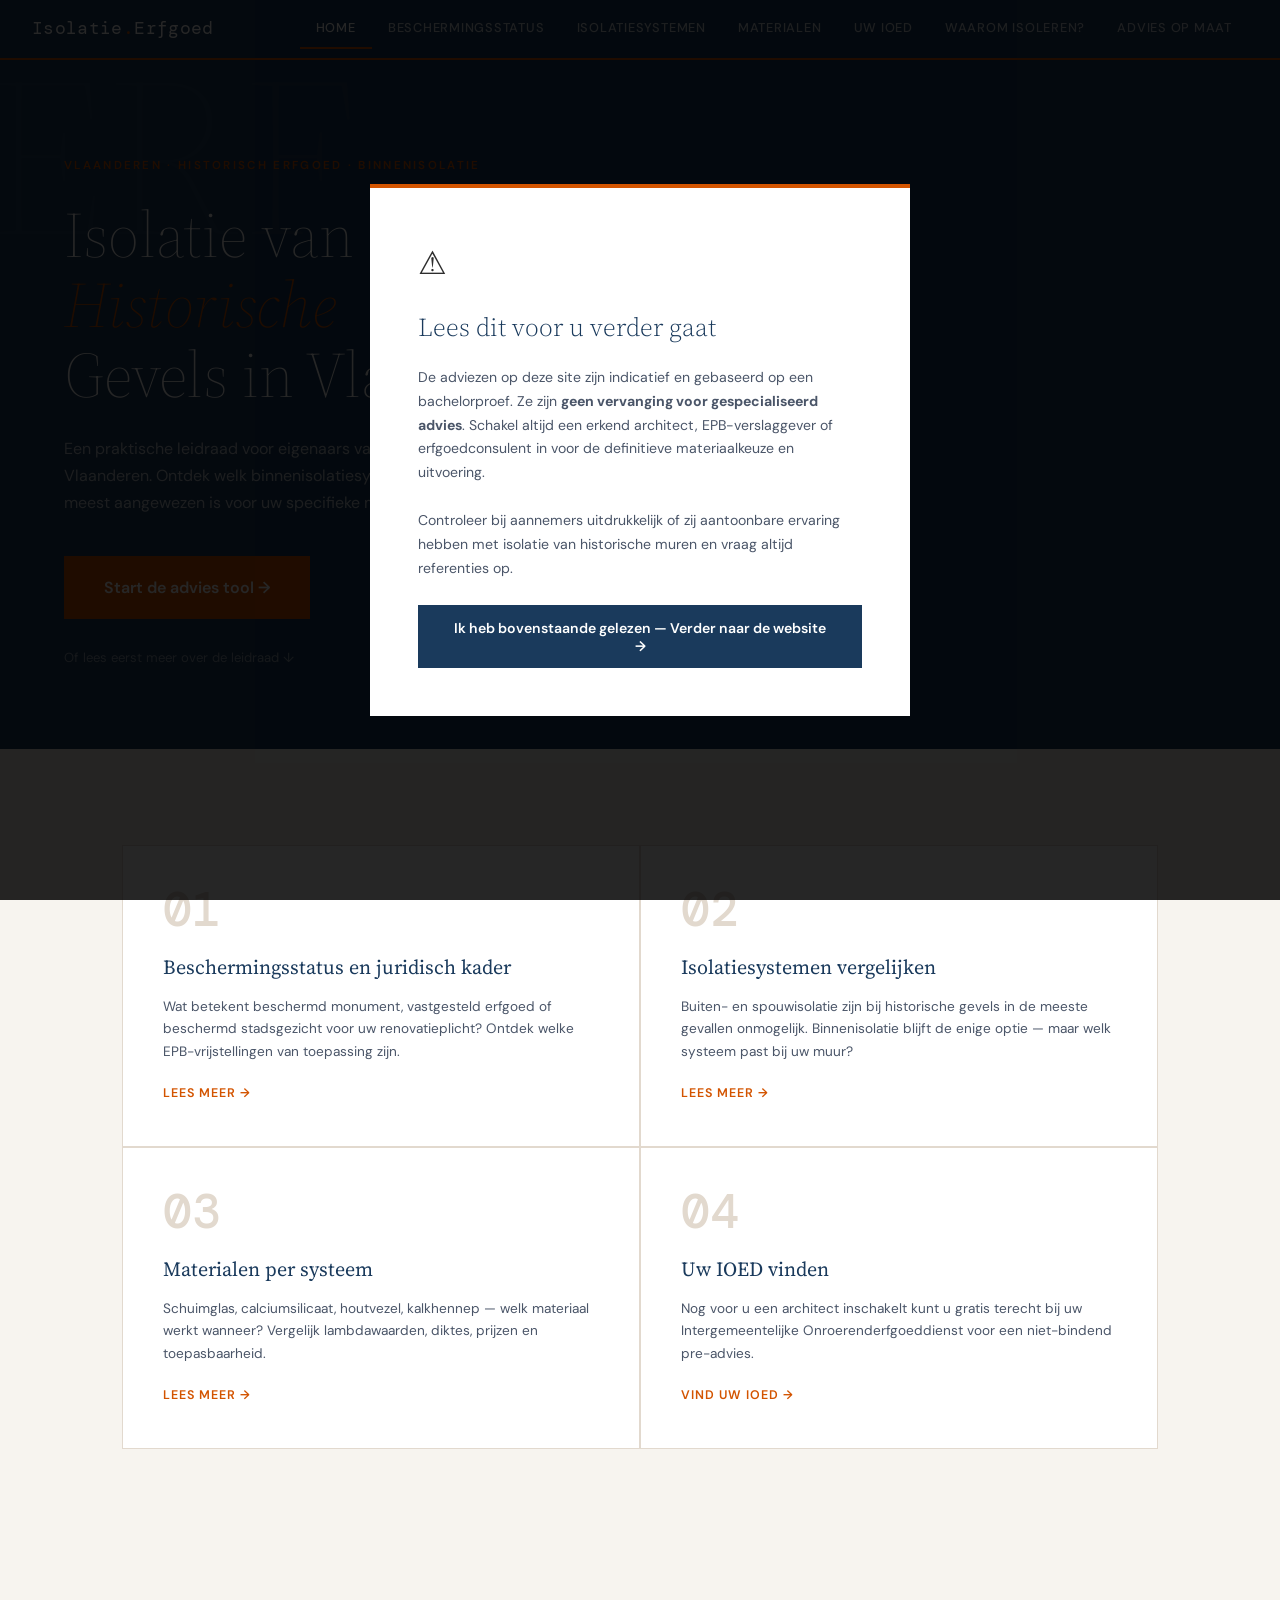
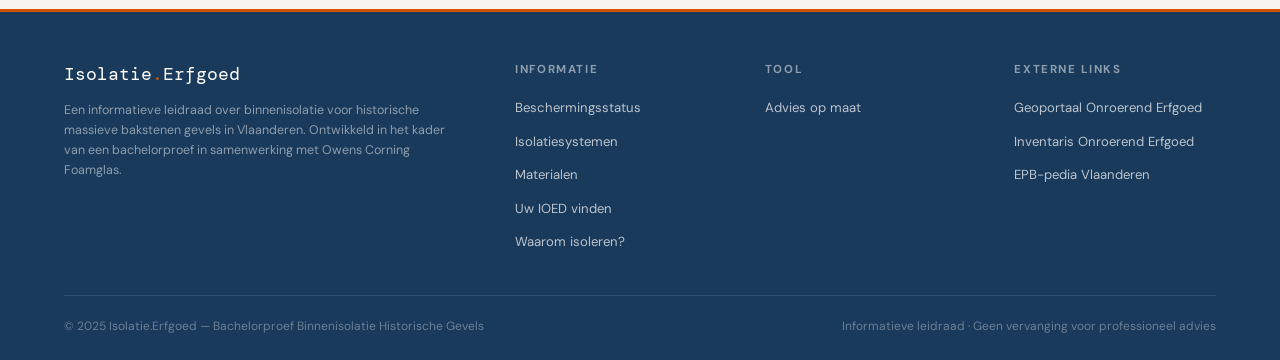
==== commit 57673bd8: "Add files via upload" ====
--- a/index.html
+++ b/index.html
@@ -3,17 +3,30 @@
 <head>
   <meta charset="UTF-8">
   <meta name="viewport" content="width=device-width, initial-scale=1.0">
-  <title>Beschermingsstatus — Isolatie.Erfgoed</title>
+  <title>Isolatie.Erfgoed — Binnenisolatie voor historische gevels in Vlaanderen</title>
   <link rel="preconnect" href="https://fonts.googleapis.com">
   <link href="https://fonts.googleapis.com/css2?family=Source+Serif+4:ital,wght@0,200;0,300;0,400;0,600;1,300&family=DM+Sans:wght@300;400;500;600&family=DM+Mono:wght@400;500&display=swap" rel="stylesheet">
   <link rel="stylesheet" href="style.css">
 </head>
 <body>
+
+<!-- MODAL -->
+<div class="modal-overlay" id="modal">
+  <div class="modal-box">
+    <div class="modal-icon">⚠</div>
+    <h2>Lees dit voor u verder gaat</h2>
+    <p>De adviezen op deze site zijn indicatief en gebaseerd op een bachelorproef. Ze zijn <strong>geen vervanging voor gespecialiseerd advies</strong>. Schakel altijd een erkend architect, EPB-verslaggever of erfgoedconsulent in voor de definitieve materiaalkeuze en uitvoering.</p>
+    <p>Controleer bij aannemers uitdrukkelijk of zij aantoonbare ervaring hebben met isolatie van historische muren en vraag altijd referenties op.</p>
+    <button id="modal-btn">Ik heb bovenstaande gelezen — Verder naar de website →</button>
+  </div>
+</div>
+
+<!-- NAVIGATIE -->
 <nav>
   <a class="nav-brand" href="index.html">Isolatie<span>.</span>Erfgoed</a>
   <ul class="nav-links">
     <li><a href="index.html">Home</a></li>
-    <li><a href="beschermingsstatus.html" class="active">Beschermingsstatus</a></li>
+    <li><a href="beschermingsstatus.html">Beschermingsstatus</a></li>
     <li><a href="systemen.html">Isolatiesystemen</a></li>
     <li><a href="materialen.html">Materialen</a></li>
     <li><a href="ioed.html">Uw IOED</a></li>
@@ -21,60 +34,82 @@
     <li><a href="tool.html">Advies op maat</a></li>
   </ul>
 </nav>
-<div class="page-hero">
-  <div class="page-number">01</div>
-  <p class="page-eyebrow">Juridisch kader · Vlaanderen</p>
-  <h1 class="page-title">Beschermingsstatus</h1>
-  <p class="page-subtitle">De beschermingsstatus van uw gebouw bepaalt welke EPB-vrijstellingen van toepassing zijn en hoeveel speelruimte u heeft bij de renovatie.</p>
+
+<!-- HERO -->
+<div class="hero">
+  <p class="hero-eyebrow">Vlaanderen · Historisch Erfgoed · Binnenisolatie</p>
+  <h1>Isolatie van<br><span>Historische</span><br>Gevels in Vlaanderen</h1>
+  <p class="hero-sub">Een praktische leidraad voor eigenaars van historische gebouwen in Vlaanderen. Ontdek welk binnenisolatiesysteem en welk materiaal het meest aangewezen is voor uw specifieke muursituatie.</p>
+  <a href="tool.html" class="hero-tool-cta">Start de advies tool →</a>
+  <a href="#info" class="hero-more">Of lees eerst meer over de leidraad ↓</a>
 </div>
-<div class="content-wrapper">
-  <div class="breadcrumb"><a href="index.html">Home</a><span>/</span><span>Beschermingsstatus</span></div>
-  <div class="stat-row">
-    <div class="stat-cell"><div class="big">11.400</div><div class="label">Beschermde monumenten in Vlaanderen</div></div>
-    <div class="stat-cell"><div class="big">1.563</div><div class="label">Beschermde stads- en dorpsgezichten</div></div>
-    <div class="stat-cell"><div class="big">75.000+</div><div class="label">Objecten op de vastgestelde inventaris</div></div>
-    <div class="stat-cell"><div class="big">2023</div><div class="label">Jaar renovatieplicht van kracht</div></div>
-  </div>
-  <div class="info-banner"><p><strong>Weet u niet hoe uw pand geklasseerd is?</strong> Zoek uw adres op via het <a href="https://geo.onroerenderfgoed.be" target="_blank">Geoportaal van Onroerend Erfgoed</a> of via de <a href="https://inventaris.onroerenderfgoed.be" target="_blank">Inventaris Onroerend Erfgoed</a>.</p></div>
-  <div class="techniques-section">
-    <h2>De vier statuten en hun gevolgen</h2>
-    <div class="technique-grid technique-grid-2">
-      <div class="technique-item"><h4>Beschermd monument</h4><p>Uw gebouw is individueel beschermd omwille van zijn erfgoedwaarde. Alle gevels zijn vrijgesteld van de maximale U-waarden, enkel daken en vloeren moeten aan EPB-eisen voldoen. Ingrepen vereisen toestemming van de erfgoedconsulent. U bent vrijgesteld van de renovatieplicht.</p></div>
-      <div class="technique-item"><h4>Beschermd stads- of dorpsgezicht</h4><p>Uw gebouw maakt deel uit van een beschermd gebied maar is niet individueel beschermd. De vrijstellingen zijn identiek aan die voor beschermde monumenten. U bent eveneens vrijgesteld van de renovatieplicht.</p></div>
-      <div class="technique-item"><h4>Vastgesteld bouwkundig erfgoed</h4><p>Uw gebouw staat op de vastgestelde inventaris maar is niet beschermd. Enkel de gevels zichtbaar vanaf de openbare weg zijn vrijgesteld van maximale U-waarden. Voor andere gevels gelden de gewone EPB-eisen.</p></div>
-      <div class="technique-item"><h4>Geen officiële bescherming</h4><p>Uw gebouw heeft geen erfgoedstatuut maar is historisch. De gewone EPB-eisen zijn volledig van toepassing. Bij ingrijpende renovatie moeten alle muren voldoen aan een maximale U-waarde van 0,24 W/m²K.</p></div>
+
+<!-- KAARTEN -->
+<div class="content-wrapper" id="info">
+  <div class="cards-grid">
+    <div class="card" onclick="window.location='beschermingsstatus.html'">
+      <div class="card-num">01</div>
+      <h3>Beschermingsstatus en juridisch kader</h3>
+      <p>Wat betekent beschermd monument, vastgesteld erfgoed of beschermd stadsgezicht voor uw renovatieplicht? Ontdek welke EPB-vrijstellingen van toepassing zijn.</p>
+      <span class="card-link">Lees meer →</span>
+    </div>
+    <div class="card" onclick="window.location='systemen.html'">
+      <div class="card-num">02</div>
+      <h3>Isolatiesystemen vergelijken</h3>
+      <p>Buiten- en spouwisolatie zijn bij historische gevels in de meeste gevallen onmogelijk. Binnenisolatie blijft de enige optie — maar welk systeem past bij uw muur?</p>
+      <span class="card-link">Lees meer →</span>
+    </div>
+    <div class="card" onclick="window.location='materialen.html'">
+      <div class="card-num">03</div>
+      <h3>Materialen per systeem</h3>
+      <p>Schuimglas, calciumsilicaat, houtvezel, kalkhennep — welk materiaal werkt wanneer? Vergelijk lambdawaarden, diktes, prijzen en toepasbaarheid.</p>
+      <span class="card-link">Lees meer →</span>
+    </div>
+    <div class="card" onclick="window.location='ioed.html'">
+      <div class="card-num">04</div>
+      <h3>Uw IOED vinden</h3>
+      <p>Nog voor u een architect inschakelt kunt u gratis terecht bij uw Intergemeentelijke Onroerenderfgoeddienst voor een niet-bindend pre-advies.</p>
+      <span class="card-link">Vind uw IOED →</span>
     </div>
   </div>
-  <div class="regulation-box">
-    <h3>EPB-vrijstellingen per statuut — overzicht</h3>
-    <ul>
-      <li>Beschermd monument: alle gevels vrijgesteld van U-waarden</li>
-      <li>Beschermd monument: vrijstelling van ventilatie-eisen</li>
-      <li>Beschermd stads/dorpsgezicht: zelfde vrijstellingen als monument</li>
-      <li>Vastgesteld erfgoed: enkel voorgevel zichtbaar van straat vrijgesteld</li>
-      <li>Vastgesteld erfgoed: andere gevels moeten wel aan U-waarden voldoen</li>
-      <li>Alle statuten: daken en vloeren zijn nooit vrijgesteld</li>
-      <li>Individuele afwijking mogelijk als naleving technisch niet haalbaar is</li>
-    </ul>
-  </div>
-  <div class="process-section">
-    <h2>Wat betekent dit in de praktijk?</h2>
-    <div class="steps-list">
-      <div class="step-item"><div class="step-number">01</div><div class="step-content"><h4>Zoek uw beschermingsstatus op</h4><p>Raadpleeg het Geoportaal van Onroerend Erfgoed via geo.onroerenderfgoed.be. Vul uw adres in en download het perceelsrapport.</p></div></div>
-      <div class="step-item"><div class="step-number">02</div><div class="step-content"><h4>Raadpleeg uw erfgoedconsulent</h4><p>Bij beschermde monumenten en vastgesteld erfgoed is vroeg contact met de erfgoedconsulent sterk aanbevolen.</p></div></div>
-      <div class="step-item"><div class="step-number">03</div><div class="step-content"><h4>Individuele afwijking aanvragen</h4><p>Als naleving van de EPB-eisen technisch niet haalbaar is, kunt u een individuele vrijstelling aanvragen via de bouwheer of architect.</p></div></div>
-      <div class="step-item"><div class="step-number">04</div><div class="step-content"><h4>Kies uw isolatiestrategie</h4><p>Gebruik onze <a href="tool.html">advies op maat tool</a> voor een persoonlijk advies over het meest geschikte isolatiesysteem.</p></div></div>
+</div>
+
+<!-- FOOTER -->
+<footer>
+  <div class="footer-inner">
+    <div>
+      <div class="footer-brand">Isolatie<span>.</span>Erfgoed</div>
+      <p class="footer-desc">Een informatieve leidraad over binnenisolatie voor historische massieve bakstenen gevels in Vlaanderen. Ontwikkeld in het kader van een bachelorproef in samenwerking met Owens Corning Foamglas.</p>
+    </div>
+    <div class="footer-col">
+      <h5>Informatie</h5>
+      <ul>
+        <li><a href="beschermingsstatus.html">Beschermingsstatus</a></li>
+        <li><a href="systemen.html">Isolatiesystemen</a></li>
+        <li><a href="materialen.html">Materialen</a></li>
+        <li><a href="ioed.html">Uw IOED vinden</a></li>
+        <li><a href="waarom.html">Waarom isoleren?</a></li>
+      </ul>
+    </div>
+    <div class="footer-col">
+      <h5>Tool</h5>
+      <ul><li><a href="tool.html">Advies op maat</a></li></ul>
+    </div>
+    <div class="footer-col">
+      <h5>Externe links</h5>
+      <ul>
+        <li><a href="https://geo.onroerenderfgoed.be" target="_blank">Geoportaal Onroerend Erfgoed</a></li>
+        <li><a href="https://inventaris.onroerenderfgoed.be" target="_blank">Inventaris Onroerend Erfgoed</a></li>
+        <li><a href="https://www.vlaanderen.be/epb-pedia" target="_blank">EPB-pedia Vlaanderen</a></li>
+      </ul>
     </div>
   </div>
-  <div class="warning-banner"><p><strong>Opgelet bij aannemers:</strong> Zorg dat de aannemer aantoonbare ervaring heeft met isolatiewerken aan historische gebouwen. Vraag referenties op en controleer of ze bekend zijn met de specifieke bouwfysica van massieve bakstenen muren.</p></div>
-</div>
-<footer>
-  <div class="footer-inner">
-    <div><div class="footer-brand">Isolatie<span>.</span>Erfgoed</div><p class="footer-desc">Bachelorproef binnenisolatie historische gevels, Vlaanderen.</p></div>
-    <div class="footer-col"><h5>Pagina's</h5><ul><li><a href="index.html">Home</a></li><li><a href="systemen.html">Isolatiesystemen</a></li><li><a href="materialen.html">Materialen</a></li><li><a href="tool.html">Advies op maat</a></li></ul></div>
+  <div class="footer-bottom">
+    <p>© 2025 Isolatie.Erfgoed — Bachelorproef Binnenisolatie Historische Gevels</p>
+    <p>Informatieve leidraad · Geen vervanging voor professioneel advies</p>
   </div>
-  <div class="footer-bottom"><p>© 2025 Isolatie.Erfgoed</p><p>Informatieve leidraad · Geen vervanging voor professioneel advies</p></div>
 </footer>
+
 <script src="script.js"></script>
 </body>
 </html>
--- a/style.css
+++ b/style.css
@@ -1,237 +1,884 @@
 /* =====================
-   NAVIGATIE ACTIVE STATE
-   ===================== */
-function setActiveNav() {
-  const page = window.location.pathname.split('/').pop() || 'index.html';
-  document.querySelectorAll('.nav-links a').forEach(a => {
-    a.classList.remove('active');
-    const href = a.getAttribute('href');
-    if (href === page || (page === '' && href === 'index.html')) {
-      a.classList.add('active');
-    }
-  });
-}
-document.addEventListener('DOMContentLoaded', setActiveNav);
-
-/* =====================
-   MODAL (enkel op homepage)
-   ===================== */
-function initModal() {
-  const modal = document.getElementById('modal');
-  if (!modal) return;
-  const btn = document.getElementById('modal-btn');
-  if (btn) btn.addEventListener('click', () => modal.style.display = 'none');
-}
-document.addEventListener('DOMContentLoaded', initModal);
-
-/* =====================
-   TOOL LOGICA
-   ===================== */
-const toolAnswers = {};
-let currentStep = 1;
-const totalSteps = 6;
-
-function selectOption(step, value, element) {
-  toolAnswers[step] = value;
-
-  // Deselect alle opties in deze stap
-  const container = element.closest('.options');
-  if (container) {
-    container.querySelectorAll('.option-btn, .option-btn-simple').forEach(btn => {
-      btn.classList.remove('selected');
-    });
-  }
-  element.classList.add('selected');
-
-  // Speciale logica stap 3 (geen problemen)
-  if (step === 3 && value === 'geen_prob') {
-    const geenProbMsg = document.getElementById('geen-prob-msg');
-    const behandeldOptions = document.getElementById('behandeld-options');
-    if (geenProbMsg) geenProbMsg.style.display = 'block';
-    if (behandeldOptions) behandeldOptions.style.display = 'none';
-    toolAnswers[4] = 'geen_prob';
-  }
-
-  // Speciale logica stap 4
-  if (step === 4) {
-    const blockMsgNee = document.getElementById('block-msg-nee');
-    const droogOptions = document.getElementById('droog-options');
-    const nextBtn = document.getElementById('next-4');
-
-    if (blockMsgNee) blockMsgNee.classList.remove('visible');
-    if (droogOptions) droogOptions.style.display = 'none';
-    if (nextBtn) nextBtn.disabled = true;
-
-    if (value === 'nee') {
-      if (blockMsgNee) blockMsgNee.classList.add('visible');
-      return;
-    }
-    if (value === 'ja') {
-      if (droogOptions) { droogOptions.style.display = 'flex'; droogOptions.style.flexDirection = 'column'; droogOptions.style.gap = '0.75rem'; }
-      return;
-    }
-    if (value === 'droog' || value === 'nog_vochtig' || value === 'gedeeltelijk') {
-      if (nextBtn) nextBtn.disabled = false;
-      return;
-    }
-  }
-
-  // Speciale logica stap 6
-  if (step === 6) {
-    const blockMsgHist = document.getElementById('block-msg-hist');
-    const nextBtn = document.getElementById('next-6');
-    if (blockMsgHist) blockMsgHist.classList.remove('visible');
-    if (value === 'historisch') {
-      if (blockMsgHist) blockMsgHist.classList.add('visible');
-      if (nextBtn) nextBtn.disabled = true;
-      return;
-    }
-  }
-
-  // Activeer volgende knop
-  const nextBtn = document.getElementById(`next-${step}`);
-  if (nextBtn) nextBtn.disabled = false;
-}
-
-function goToStep(step) {
-  document.querySelectorAll('.tool-step').forEach(s => s.classList.remove('active'));
-  const target = document.getElementById(`step-${step}`);
-  if (target) target.classList.add('active');
-  currentStep = step;
-  updateProgress(step);
-
-  // Reset stap 3/4 weergave bij terugkeren
-  if (step === 3) {
-    const geenProbMsg = document.getElementById('geen-prob-msg');
-    const behandeldOptions = document.getElementById('behandeld-options');
-    if (geenProbMsg) geenProbMsg.style.display = 'none';
-    if (behandeldOptions) { behandeldOptions.style.display = 'flex'; behandeldOptions.style.flexDirection = 'column'; behandeldOptions.style.gap = '0.75rem'; }
-  }
-
-  // Scroll naar tool
-  const toolWrapper = document.querySelector('.tool-wrapper');
-  if (toolWrapper) window.scrollTo(0, toolWrapper.offsetTop - 80);
-}
-
-function updateProgress(step) {
-  for (let i = 1; i <= totalSteps; i++) {
-    const dot = document.getElementById(`dot-${i}`);
-    if (!dot) continue;
-    if (i <= step) dot.classList.add('done');
-    else dot.classList.remove('done');
-  }
-}
-
-function showAdvice() {
-  document.querySelectorAll('.tool-step').forEach(s => s.classList.remove('active'));
-  const adviceStep = document.getElementById('step-advice');
-  if (adviceStep) adviceStep.classList.add('active');
-  updateProgress(7);
-  generateAdvice();
-  const toolWrapper = document.querySelector('.tool-wrapper');
-  if (toolWrapper) window.scrollTo(0, toolWrapper.offsetTop - 80);
-}
-
-function generateAdvice() {
-  const o = toolAnswers[5]; // oriëntatie
-  const p = toolAnswers[3]; // probleem
-  const b = toolAnswers[4]; // behandeld
-  const d = toolAnswers[2]; // dikte
-  const s = toolAnswers[1]; // statuut
-
-  // Bepaal systeem
-  const hoogRegenbelasting = (o === 'west' || o === 'zuid');
-  const regendoorslag = (p === 'regendoorslag');
-  const zoutSchade = (p === 'zout');
-  const opstijgend = (p === 'opstijgend');
-
-  let systeem = '';
-  if (regendoorslag) {
-    systeem = 'capillair';
-  } else if ((zoutSchade || opstijgend) && b === 'droog') {
-    systeem = 'dampdicht';
-  } else if (hoogRegenbelasting) {
-    systeem = 'capillair';
-  } else if (d === 'dun') {
-    systeem = 'dampdicht';
-  } else {
-    systeem = 'capillair';
-  }
-
-  // Materialen per systeem
-  const materialenDampdicht = [
-    { naam: 'Schuimglas (Foamglas)', img: 'img/foamglas.jpg', badge: 'aanbevolen', info: 'λ 0,038 W/mK · ± 7 cm voor Rd 1,75 · 60–100 €/m² · Volledig vocht- en dampdicht, onbrandbaar' },
-    { naam: 'PIR-platen', img: 'img/pir.jpg', badge: 'alternatief', info: 'λ 0,022 W/mK · ± 6 cm voor Rd 1,75 · 20–35 €/m² · Dunste optie bij beperkte ruimte' }
-  ];
-  const materialenCapillair = [
-    { naam: 'Calciumsilicaat', img: 'img/calciumsilicaat.jpg', badge: 'aanbevolen', info: 'λ 0,065 W/mK · ± 11 cm voor Rd 1,75 · 30–60 €/m² · Meest aanbevolen voor erfgoedcontext' },
-    { naam: 'Houtvezelplaten', img: 'img/houtvezel.jpg', badge: 'alternatief', info: 'λ 0,036–0,047 W/mK · ± 9 cm voor Rd 1,75 · 11–25 €/m² · Ecologisch alternatief' },
-    { naam: 'Kalkhennepblokken', img: 'img/kalkhennep.jpg', badge: 'alternatief', info: 'λ 0,071 W/mK · ± 20 cm · Meest compatibel met historische muren' }
-  ];
-
-  const materialen = systeem === 'dampdicht' ? materialenDampdicht : materialenCapillair;
-  const systeemTitel = systeem === 'dampdicht' ? 'Dampdicht systeem aanbevolen' : 'Capillair actief systeem aanbevolen';
-  const systeemUitleg = systeem === 'dampdicht'
-    ? 'Op basis van uw antwoorden is een dampdicht isolatiesysteem het meest aangewezen. Dit systeem sluit de muur volledig af voor vocht en beschermt de constructie optimaal na een volledige sanering.'
-    : 'Op basis van uw antwoorden is een capillair actief isolatiesysteem het meest aangewezen. Dit systeem werkt samen met de historische muur en laat toe dat vocht gecontroleerd wordt opgenomen en herverdeeld.';
-
-  // Aandachtspunten
-  const aandachtspunten = [];
-  if (s === 'monument' || s === 'stadsgezicht') aandachtspunten.push('Uw gebouw is beschermd. Raadpleeg de erfgoedconsulent voor aanvang van de werken.');
-  if (s === 'vastgesteld') aandachtspunten.push('Uw gebouw staat op de vastgestelde inventaris. Informeer bij uw IOED over de specifieke geldende regels.');
-  if (d === 'dun') aandachtspunten.push('Uw muur is slechts één steen dik. Zorg voor een volledig regendichte buitengevel voor aanvang.');
-  if (b === 'gedeeltelijk') aandachtspunten.push('De problemen zijn slechts gedeeltelijk behandeld. Zorg voor volledige sanering voor isolatie.');
-  if (b === 'nog_vochtig') aandachtspunten.push('De muur is nog niet volledig uitgedroogd. Wacht tot de muur volledig droog is voor u isoleert.');
-
-  // HTML genereren
-  let html = `
-    <div class="advice-box">
-      <span class="advice-badge badge-groen">${systeem === 'dampdicht' ? 'Dampdicht' : 'Capillair actief'}</span>
-      <h2 class="advice-title">${systeemTitel}</h2>
-      <p class="advice-sub">${systeemUitleg}</p>
-      <div class="advice-materials">
-        ${materialen.map(m => `
-          <div class="advice-mat">
-            <img src="${m.img}" alt="${m.naam}">
-            <div class="advice-mat-body">
-              <h4>${m.naam}</h4>
-              <p>${m.info}</p>
-            </div>
-          </div>`).join('')}
-      </div>
-    </div>`;
-
-  if (aandachtspunten.length > 0) {
-    html += `<div class="warning-banner">
-      <p><strong>Aandachtspunten voor uw situatie:</strong></p>
-      <ul style="margin-top:0.5rem;padding-left:1.25rem;">
-        ${aandachtspunten.map(a => `<li style="font-size:0.85rem;color:var(--slate);margin-bottom:0.4rem;">${a}</li>`).join('')}
-      </ul>
-    </div>`;
-  }
-
-  html += `<div class="info-banner"><p>Bekijk de pagina <strong><a href="materialen.html">Materialen</a></strong> voor meer technische informatie. Contacteer uw <strong><a href="ioed.html">IOED</a></strong> voor gratis pre-advies.</p></div>`;
-
-  const adviceContent = document.getElementById('advice-content');
-  if (adviceContent) adviceContent.innerHTML = html;
-}
-
-function resetTool() {
-  Object.keys(toolAnswers).forEach(k => delete toolAnswers[k]);
-  document.querySelectorAll('.option-btn, .option-btn-simple').forEach(b => b.classList.remove('selected'));
-  document.querySelectorAll('.tool-next').forEach(b => b.disabled = true);
-  document.querySelectorAll('.block-msg').forEach(b => b.classList.remove('visible'));
-  const geenProbMsg = document.getElementById('geen-prob-msg');
-  const behandeldOptions = document.getElementById('behandeld-options');
-  const droogOptions = document.getElementById('droog-options');
-  if (geenProbMsg) geenProbMsg.style.display = 'none';
-  if (behandeldOptions) { behandeldOptions.style.display = 'flex'; behandeldOptions.style.flexDirection = 'column'; behandeldOptions.style.gap = '0.75rem'; }
-  if (droogOptions) droogOptions.style.display = 'none';
-  for (let i = 1; i <= totalSteps; i++) {
-    const dot = document.getElementById(`dot-${i}`);
-    if (dot) { dot.classList.remove('done'); }
-  }
-  const dot1 = document.getElementById('dot-1');
-  if (dot1) dot1.classList.add('done');
-  goToStep(1);
-}
+   CSS VARIABELEN
+   ===================== */
+:root {
+  --blauw: #1A3A5C;
+  --blauw-mid: #2C5282;
+  --rust: #C0392B;
+  --oranje: #D35400;
+  --clay: #8B6914;
+  --slate: #4A5568;
+  --licht: #F7F4EF;
+  --wit: #FFFFFF;
+  --border: #E2D9CE;
+  --tekst: #2D2D2D;
+}
+
+/* =====================
+   RESET & BASE
+   ===================== */
+*, *::before, *::after { box-sizing: border-box; margin: 0; padding: 0; }
+html { scroll-behavior: smooth; }
+body {
+  font-family: 'DM Sans', sans-serif;
+  background: var(--licht);
+  color: var(--tekst);
+  font-size: 15px;
+  line-height: 1.7;
+}
+
+/* =====================
+   NAVIGATIE
+   ===================== */
+nav {
+  position: sticky;
+  top: 0;
+  z-index: 100;
+  background: var(--blauw);
+  display: flex;
+  align-items: center;
+  justify-content: space-between;
+  padding: 0 2rem;
+  height: 60px;
+  border-bottom: 2px solid var(--oranje);
+}
+.nav-brand {
+  font-family: 'DM Mono', monospace;
+  font-size: 1.1rem;
+  color: #fff;
+  text-decoration: none;
+  letter-spacing: 0.02em;
+}
+.nav-brand span { color: var(--oranje); }
+.nav-links {
+  display: flex;
+  gap: 0;
+  list-style: none;
+}
+.nav-links a {
+  color: rgba(255,255,255,0.75);
+  text-decoration: none;
+  font-size: 0.8rem;
+  font-weight: 500;
+  letter-spacing: 0.06em;
+  text-transform: uppercase;
+  padding: 0.5rem 1rem;
+  transition: color 0.2s;
+  display: block;
+}
+.nav-links a:hover,
+.nav-links a.active { color: #fff; }
+.nav-links a.active { border-bottom: 2px solid var(--oranje); }
+
+/* =====================
+   HERO
+   ===================== */
+.hero {
+  background: var(--blauw);
+  padding: 6rem 4rem 5rem;
+  position: relative;
+  overflow: hidden;
+  /* Achtergrondafbeelding later toevoegen:
+  background-image: url('img/jouwfoto.jpg');
+  background-size: cover;
+  background-position: center; */
+}
+.hero::before {
+  content: 'ERF';
+  position: absolute;
+  top: -1rem;
+  left: -1rem;
+  font-family: 'Source Serif 4', serif;
+  font-size: 14rem;
+  font-weight: 200;
+  color: rgba(255,255,255,0.04);
+  line-height: 1;
+  pointer-events: none;
+}
+.hero-eyebrow {
+  font-size: 0.72rem;
+  letter-spacing: 0.2em;
+  text-transform: uppercase;
+  color: var(--oranje);
+  font-weight: 600;
+  margin-bottom: 1.5rem;
+}
+.hero h1 {
+  font-family: 'Source Serif 4', serif;
+  font-size: clamp(2.5rem, 5vw, 4.5rem);
+  font-weight: 200;
+  color: #fff;
+  line-height: 1.1;
+  margin-bottom: 1.5rem;
+}
+.hero h1 span {
+  color: var(--oranje);
+  font-style: italic;
+}
+.hero-sub {
+  font-size: 1rem;
+  color: rgba(255,255,255,0.7);
+  max-width: 560px;
+  line-height: 1.7;
+  margin-bottom: 2.5rem;
+}
+.hero-tool-cta {
+  display: inline-flex;
+  align-items: center;
+  gap: 0.75rem;
+  background: var(--oranje);
+  color: #fff;
+  padding: 1.1rem 2.5rem;
+  font-size: 1rem;
+  font-weight: 600;
+  text-decoration: none;
+  transition: background 0.2s;
+  margin-bottom: 1rem;
+}
+.hero-tool-cta:hover { background: #B84700; }
+.hero-more {
+  display: block;
+  font-size: 0.82rem;
+  color: rgba(255,255,255,0.5);
+  margin-top: 0.75rem;
+  text-decoration: none;
+  transition: color 0.2s;
+}
+.hero-more:hover { color: rgba(255,255,255,0.8); }
+
+/* =====================
+   PAGE HERO (subpagina's)
+   ===================== */
+.page-hero {
+  background: var(--blauw);
+  padding: 4rem 4rem 3rem;
+  position: relative;
+}
+.page-hero::after {
+  content: '';
+  position: absolute;
+  bottom: 0;
+  left: 0;
+  right: 0;
+  height: 3px;
+  background: var(--oranje);
+}
+.page-number {
+  font-family: 'DM Mono', monospace;
+  font-size: 4rem;
+  font-weight: 500;
+  color: rgba(255,255,255,0.06);
+  line-height: 1;
+  margin-bottom: 0.5rem;
+}
+.page-eyebrow {
+  font-size: 0.72rem;
+  letter-spacing: 0.2em;
+  text-transform: uppercase;
+  color: var(--oranje);
+  font-weight: 600;
+  margin-bottom: 1rem;
+}
+.page-title {
+  font-family: 'Source Serif 4', serif;
+  font-size: clamp(2rem, 4vw, 3.5rem);
+  font-weight: 200;
+  color: #fff;
+  margin-bottom: 1rem;
+}
+.page-subtitle {
+  font-size: 0.95rem;
+  color: rgba(255,255,255,0.7);
+  max-width: 680px;
+  line-height: 1.7;
+}
+
+/* =====================
+   STATISTIEKEN
+   ===================== */
+.stat-row {
+  display: grid;
+  grid-template-columns: repeat(4, 1fr);
+  border-bottom: 1px solid var(--border);
+}
+.stat-row-3 { grid-template-columns: repeat(3, 1fr); }
+.stat-cell {
+  padding: 2rem;
+  border-right: 1px solid var(--border);
+  text-align: center;
+}
+.stat-cell:last-child { border-right: none; }
+.big {
+  font-family: 'Source Serif 4', serif;
+  font-size: 2.5rem;
+  font-weight: 200;
+  color: var(--blauw);
+  line-height: 1;
+  margin-bottom: 0.5rem;
+}
+.label {
+  font-size: 0.78rem;
+  color: var(--slate);
+  line-height: 1.4;
+  letter-spacing: 0.02em;
+}
+
+/* =====================
+   CONTENT WRAPPER
+   ===================== */
+.content-wrapper {
+  max-width: 1100px;
+  margin: 0 auto;
+  padding: 3rem 2rem;
+}
+
+/* =====================
+   BREADCRUMB
+   ===================== */
+.breadcrumb {
+  font-size: 0.78rem;
+  color: var(--slate);
+  margin-bottom: 2.5rem;
+  display: flex;
+  gap: 0.5rem;
+  align-items: center;
+}
+.breadcrumb a {
+  color: var(--blauw);
+  text-decoration: none;
+  cursor: pointer;
+}
+.breadcrumb span:last-child { color: var(--tekst); }
+
+/* =====================
+   KAARTEN (homepage)
+   ===================== */
+.cards-grid {
+  display: grid;
+  grid-template-columns: repeat(2, 1fr);
+  gap: 2px;
+  margin: 3rem 0;
+  background: var(--border);
+  border: 1px solid var(--border);
+}
+.card {
+  background: var(--wit);
+  padding: 2.5rem;
+  cursor: pointer;
+  transition: background 0.2s;
+}
+.card:hover { background: #F0EAE2; }
+.card-num {
+  font-family: 'DM Mono', monospace;
+  font-size: 3rem;
+  font-weight: 500;
+  color: var(--border);
+  line-height: 1;
+  margin-bottom: 1rem;
+}
+.card h3 {
+  font-family: 'Source Serif 4', serif;
+  font-size: 1.25rem;
+  font-weight: 400;
+  color: var(--blauw);
+  margin-bottom: 0.75rem;
+}
+.card p {
+  font-size: 0.85rem;
+  color: var(--slate);
+  line-height: 1.65;
+}
+.card-link {
+  font-size: 0.78rem;
+  font-weight: 600;
+  letter-spacing: 0.08em;
+  text-transform: uppercase;
+  color: var(--oranje);
+  margin-top: 1.25rem;
+  display: inline-block;
+}
+
+/* =====================
+   SECTIONS
+   ===================== */
+.techniques-section { margin: 3rem 0; }
+.techniques-section h2 {
+  font-family: 'Source Serif 4', serif;
+  font-size: 1.6rem;
+  font-weight: 300;
+  color: var(--blauw);
+  margin-bottom: 1.5rem;
+  padding-bottom: 0.75rem;
+  border-bottom: 1px solid var(--border);
+}
+.technique-grid {
+  display: grid;
+  grid-template-columns: repeat(3, 1fr);
+  gap: 1.5rem;
+}
+.technique-grid-2 { grid-template-columns: repeat(2, 1fr); }
+.technique-item {
+  background: var(--wit);
+  border: 1px solid var(--border);
+  padding: 1.5rem;
+}
+.technique-item h4 {
+  font-size: 0.9rem;
+  font-weight: 600;
+  color: var(--blauw);
+  margin-bottom: 0.75rem;
+  text-transform: uppercase;
+  letter-spacing: 0.04em;
+}
+.technique-item p {
+  font-size: 0.85rem;
+  color: var(--slate);
+  line-height: 1.65;
+}
+.technique-item p + p { margin-top: 0.5rem; }
+
+/* =====================
+   MATERIAAL KAARTEN (met foto)
+   ===================== */
+.mat-card {
+  background: var(--wit);
+  border: 1px solid var(--border);
+  overflow: hidden;
+}
+.mat-card img {
+  width: 100%;
+  height: 200px;
+  object-fit: cover;
+  display: block;
+}
+.mat-card-body { padding: 1.5rem; }
+.mat-card-body h4 {
+  font-size: 0.9rem;
+  font-weight: 600;
+  color: var(--blauw);
+  margin-bottom: 0.5rem;
+  text-transform: uppercase;
+  letter-spacing: 0.04em;
+}
+.mat-badge {
+  font-size: 0.7rem;
+  letter-spacing: 0.1em;
+  text-transform: uppercase;
+  font-weight: 600;
+  padding: 0.25rem 0.6rem;
+  display: inline-block;
+  margin-bottom: 0.75rem;
+}
+.badge-aanbevolen { background: #2F855A; color: #fff; }
+.badge-alternatief { background: var(--clay); color: #fff; }
+.mat-specs {
+  font-size: 0.8rem;
+  color: var(--slate);
+  line-height: 1.6;
+  margin-top: 0.5rem;
+}
+.mat-specs strong { color: var(--tekst); }
+
+/* =====================
+   BANNERS
+   ===================== */
+.info-banner {
+  background: #EBF4FF;
+  border-left: 4px solid var(--blauw-mid);
+  padding: 1.25rem 1.5rem;
+  margin: 1.5rem 0;
+  font-size: 0.86rem;
+  color: var(--slate);
+  line-height: 1.65;
+}
+.warning-banner {
+  background: #FFF5F0;
+  border-left: 4px solid var(--rust);
+  padding: 1.25rem 1.5rem;
+  margin: 1.5rem 0;
+  font-size: 0.86rem;
+  color: var(--slate);
+  line-height: 1.65;
+}
+.info-banner a,
+.warning-banner a { color: var(--rust); }
+
+/* =====================
+   REGULATION BOX
+   ===================== */
+.regulation-box {
+  background: var(--blauw);
+  padding: 2rem;
+  margin: 2rem 0;
+}
+.regulation-box h3 {
+  font-family: 'Source Serif 4', serif;
+  font-size: 1.2rem;
+  font-weight: 300;
+  color: #fff;
+  margin-bottom: 1.25rem;
+}
+.regulation-box ul { list-style: none; display: flex; flex-direction: column; gap: 0.6rem; }
+.regulation-box li {
+  font-size: 0.85rem;
+  color: rgba(255,255,255,0.8);
+  padding-left: 1.25rem;
+  position: relative;
+  line-height: 1.5;
+}
+.regulation-box li::before {
+  content: '—';
+  position: absolute;
+  left: 0;
+  color: var(--oranje);
+}
+
+/* =====================
+   PROCESS STEPS
+   ===================== */
+.process-section { margin: 3rem 0; }
+.process-section h2 {
+  font-family: 'Source Serif 4', serif;
+  font-size: 1.6rem;
+  font-weight: 300;
+  color: var(--blauw);
+  margin-bottom: 1.5rem;
+  padding-bottom: 0.75rem;
+  border-bottom: 1px solid var(--border);
+}
+.steps-list { display: flex; flex-direction: column; gap: 1rem; }
+.step-item {
+  display: flex;
+  gap: 1.5rem;
+  align-items: flex-start;
+  background: var(--wit);
+  border: 1px solid var(--border);
+  padding: 1.5rem;
+}
+.step-number {
+  font-family: 'DM Mono', monospace;
+  font-size: 1.5rem;
+  font-weight: 500;
+  color: var(--oranje);
+  min-width: 40px;
+  line-height: 1;
+}
+.step-content h4 {
+  font-size: 0.88rem;
+  font-weight: 600;
+  color: var(--blauw);
+  margin-bottom: 0.5rem;
+  text-transform: uppercase;
+  letter-spacing: 0.04em;
+}
+.step-content p {
+  font-size: 0.85rem;
+  color: var(--slate);
+  line-height: 1.65;
+}
+
+/* =====================
+   INTRO COLS
+   ===================== */
+.intro-cols {
+  display: grid;
+  grid-template-columns: 1fr 2fr;
+  gap: 3rem;
+  margin: 2.5rem 0;
+}
+.intro-sidebar h3 {
+  font-family: 'Source Serif 4', serif;
+  font-size: 1.2rem;
+  font-weight: 400;
+  color: var(--blauw);
+  margin-bottom: 0.75rem;
+}
+.intro-sidebar p,
+.intro-body p {
+  font-size: 0.88rem;
+  color: var(--slate);
+  line-height: 1.7;
+  margin-bottom: 0.75rem;
+}
+
+/* =====================
+   TABEL
+   ===================== */
+.data-table-section { margin: 3rem 0; }
+.data-table-section h2 {
+  font-family: 'Source Serif 4', serif;
+  font-size: 1.6rem;
+  font-weight: 300;
+  color: var(--blauw);
+  margin-bottom: 1.5rem;
+  padding-bottom: 0.75rem;
+  border-bottom: 1px solid var(--border);
+}
+table { width: 100%; border-collapse: collapse; font-size: 0.82rem; }
+thead { background: var(--blauw); }
+thead th {
+  color: #fff;
+  padding: 0.75rem 1rem;
+  text-align: left;
+  font-weight: 500;
+  font-size: 0.75rem;
+  letter-spacing: 0.06em;
+  text-transform: uppercase;
+}
+tbody tr { border-bottom: 1px solid var(--border); }
+tbody tr:nth-child(even) { background: rgba(26,58,92,0.03); }
+tbody td {
+  padding: 0.85rem 1rem;
+  color: var(--slate);
+  vertical-align: top;
+}
+
+/* =====================
+   WARMTEVERLIES
+   ===================== */
+.warmte-section {
+  background: var(--wit);
+  border: 1px solid var(--border);
+  padding: 2.5rem;
+  margin: 3rem 0;
+}
+.warmte-section h3 {
+  font-family: 'Source Serif 4', serif;
+  font-size: 1.4rem;
+  font-weight: 300;
+  color: var(--blauw);
+  margin-bottom: 0.5rem;
+}
+.warmte-bars { margin: 1.5rem 0; display: flex; flex-direction: column; gap: 0.75rem; }
+.warmte-bar { display: flex; align-items: center; gap: 1rem; }
+.bar-label { font-size: 0.8rem; color: var(--slate); min-width: 160px; }
+.bar-track { flex: 1; height: 8px; background: var(--border); overflow: hidden; }
+.bar-fill { height: 100%; background: var(--blauw); }
+.bar-fill.highlight { background: var(--oranje); }
+.bar-pct { font-size: 0.8rem; font-weight: 600; color: var(--blauw); min-width: 36px; text-align: right; }
+
+/* =====================
+   TOOL
+   ===================== */
+.tool-wrapper { max-width: 700px; margin: 3rem auto; padding: 0 2rem; }
+.tool-progress { display: flex; gap: 4px; margin-bottom: 2rem; }
+.progress-dot { height: 3px; flex: 1; background: var(--border); transition: background 0.3s; }
+.progress-dot.done { background: var(--oranje); }
+.tool-step { display: none; }
+.tool-step.active { display: block; animation: fadeIn 0.3s ease; }
+@keyframes fadeIn {
+  from { opacity: 0; transform: translateY(8px); }
+  to { opacity: 1; transform: translateY(0); }
+}
+.step-label {
+  font-size: 0.72rem;
+  letter-spacing: 0.18em;
+  text-transform: uppercase;
+  color: var(--oranje);
+  font-weight: 600;
+  margin-bottom: 0.5rem;
+}
+.step-q {
+  font-family: 'Source Serif 4', serif;
+  font-size: 1.6rem;
+  font-weight: 300;
+  color: var(--blauw);
+  margin-bottom: 0.5rem;
+}
+.step-hint {
+  font-size: 0.82rem;
+  color: var(--slate);
+  margin-bottom: 1.75rem;
+  line-height: 1.6;
+}
+.options { display: flex; flex-direction: column; gap: 0.75rem; margin-bottom: 2rem; }
+
+/* Optie met foto */
+.option-btn {
+  background: var(--wit);
+  border: 1.5px solid var(--border);
+  cursor: pointer;
+  text-align: left;
+  transition: all 0.15s;
+  font-family: 'DM Sans', sans-serif;
+  display: flex;
+  align-items: stretch;
+  overflow: hidden;
+}
+.option-btn:hover { border-color: var(--blauw); background: #EBF4FF; }
+.option-btn.selected { border-color: var(--blauw); background: #EBF4FF; }
+.option-btn.blocked { border-color: var(--rust); background: #FFF5F0; cursor: default; }
+.option-img {
+  width: 90px;
+  min-width: 90px;
+  height: 80px;
+  object-fit: cover;
+  display: block;
+}
+.option-text { padding: 0.9rem 1.2rem; }
+.opt-title {
+  font-size: 0.9rem;
+  font-weight: 600;
+  color: var(--blauw);
+  display: block;
+  margin-bottom: 0.2rem;
+}
+.opt-desc {
+  font-size: 0.8rem;
+  color: var(--slate);
+  display: block;
+  line-height: 1.5;
+}
+
+/* Optie zonder foto */
+.option-btn-simple {
+  background: var(--wit);
+  border: 1.5px solid var(--border);
+  padding: 1.1rem 1.5rem;
+  cursor: pointer;
+  text-align: left;
+  transition: all 0.15s;
+  font-family: 'DM Sans', sans-serif;
+}
+.option-btn-simple:hover { border-color: var(--blauw); background: #EBF4FF; }
+.option-btn-simple.selected { border-color: var(--blauw); background: #EBF4FF; }
+.option-btn-simple.blocked { border-color: var(--rust); background: #FFF5F0; cursor: default; }
+
+.tool-nav { display: flex; gap: 1rem; justify-content: space-between; align-items: center; }
+.tool-back {
+  background: none;
+  border: 1px solid var(--border);
+  padding: 0.7rem 1.5rem;
+  cursor: pointer;
+  font-size: 0.82rem;
+  color: var(--slate);
+  font-family: 'DM Sans', sans-serif;
+}
+.tool-next {
+  background: var(--blauw);
+  color: #fff;
+  border: none;
+  padding: 0.7rem 1.75rem;
+  cursor: pointer;
+  font-size: 0.82rem;
+  font-weight: 600;
+  font-family: 'DM Sans', sans-serif;
+  transition: background 0.2s;
+}
+.tool-next:hover { background: var(--oranje); }
+.tool-next:disabled { background: var(--border); color: var(--slate); cursor: not-allowed; }
+.block-msg {
+  background: #FFF5F0;
+  border-left: 4px solid var(--rust);
+  padding: 1.25rem 1.5rem;
+  margin: 1rem 0;
+  font-size: 0.86rem;
+  color: var(--slate);
+  line-height: 1.65;
+  display: none;
+}
+.block-msg.visible { display: block; }
+
+/* =====================
+   ADVIES RESULTAAT
+   ===================== */
+.advice-box { background: var(--blauw); padding: 2.5rem; margin: 2rem 0; }
+.advice-badge {
+  display: inline-block;
+  font-size: 0.7rem;
+  letter-spacing: 0.12em;
+  text-transform: uppercase;
+  font-weight: 600;
+  padding: 0.3rem 0.75rem;
+  margin-bottom: 1rem;
+}
+.badge-groen { background: #2F855A; color: #fff; }
+.badge-oranje { background: var(--oranje); color: #fff; }
+.advice-title {
+  font-family: 'Source Serif 4', serif;
+  font-size: 1.8rem;
+  font-weight: 200;
+  color: #fff;
+  margin-bottom: 0.75rem;
+}
+.advice-sub {
+  font-size: 0.88rem;
+  color: rgba(255,255,255,0.7);
+  line-height: 1.7;
+  margin-bottom: 1.5rem;
+}
+.advice-materials {
+  display: grid;
+  grid-template-columns: repeat(2, 1fr);
+  gap: 1rem;
+  margin: 1.5rem 0;
+}
+.advice-mat {
+  background: rgba(255,255,255,0.08);
+  overflow: hidden;
+}
+.advice-mat img {
+  width: 100%;
+  height: 140px;
+  object-fit: cover;
+  display: block;
+}
+.advice-mat-body { padding: 1rem; border-left: 3px solid var(--oranje); }
+.advice-mat h4 {
+  font-size: 0.85rem;
+  font-weight: 600;
+  color: #fff;
+  margin-bottom: 0.4rem;
+}
+.advice-mat p {
+  font-size: 0.78rem;
+  color: rgba(255,255,255,0.65);
+  line-height: 1.5;
+}
+
+/* =====================
+   FOOTER
+   ===================== */
+footer {
+  background: var(--blauw);
+  padding: 3rem 4rem 1.5rem;
+  margin-top: 4rem;
+  border-top: 3px solid var(--oranje);
+}
+.footer-inner {
+  display: grid;
+  grid-template-columns: 2fr 1fr 1fr 1fr;
+  gap: 3rem;
+  margin-bottom: 2.5rem;
+}
+.footer-brand {
+  font-family: 'DM Mono', monospace;
+  font-size: 1.1rem;
+  color: #fff;
+  margin-bottom: 0.75rem;
+}
+.footer-brand span { color: var(--oranje); }
+.footer-desc {
+  font-size: 0.78rem;
+  color: rgba(255,255,255,0.5);
+  line-height: 1.6;
+}
+.footer-col h5 {
+  font-size: 0.72rem;
+  letter-spacing: 0.14em;
+  text-transform: uppercase;
+  color: rgba(255,255,255,0.5);
+  margin-bottom: 1rem;
+}
+.footer-col ul { list-style: none; display: flex; flex-direction: column; gap: 0.5rem; }
+.footer-col li a {
+  font-size: 0.82rem;
+  color: rgba(255,255,255,0.7);
+  text-decoration: none;
+  transition: color 0.2s;
+  cursor: pointer;
+}
+.footer-col li a:hover { color: #fff; }
+.footer-bottom {
+  border-top: 1px solid rgba(255,255,255,0.1);
+  padding-top: 1.25rem;
+  display: flex;
+  justify-content: space-between;
+}
+.footer-bottom p { font-size: 0.75rem; color: rgba(255,255,255,0.35); }
+
+/* =====================
+   BUTTONS
+   ===================== */
+.btn-primary {
+  background: var(--oranje);
+  color: #fff;
+  padding: 0.85rem 2rem;
+  font-size: 0.88rem;
+  font-weight: 600;
+  border: none;
+  cursor: pointer;
+  font-family: 'DM Sans', sans-serif;
+  transition: background 0.2s;
+  text-decoration: none;
+  display: inline-block;
+}
+.btn-primary:hover { background: #B84700; }
+.btn-secondary {
+  background: transparent;
+  color: var(--blauw);
+  padding: 0.85rem 2rem;
+  font-size: 0.88rem;
+  font-weight: 500;
+  border: 1px solid var(--border);
+  cursor: pointer;
+  font-family: 'DM Sans', sans-serif;
+  transition: all 0.2s;
+  text-decoration: none;
+  display: inline-block;
+}
+.btn-secondary:hover { border-color: var(--blauw); }
+
+/* =====================
+   MODAL
+   ===================== */
+.modal-overlay {
+  position: fixed;
+  inset: 0;
+  background: rgba(0,0,0,0.85);
+  z-index: 200;
+  display: flex;
+  align-items: center;
+  justify-content: center;
+  padding: 2rem;
+}
+.modal-box {
+  background: var(--wit);
+  max-width: 540px;
+  width: 100%;
+  padding: 3rem;
+  border-top: 4px solid var(--oranje);
+}
+.modal-icon { font-size: 2rem; margin-bottom: 1rem; }
+.modal-box h2 {
+  font-family: 'Source Serif 4', serif;
+  font-size: 1.6rem;
+  font-weight: 300;
+  color: var(--blauw);
+  margin-bottom: 1rem;
+}
+.modal-box p {
+  font-size: 0.88rem;
+  color: var(--slate);
+  line-height: 1.7;
+  margin-bottom: 1.5rem;
+}
+.modal-box button {
+  background: var(--blauw);
+  color: #fff;
+  border: none;
+  padding: 0.85rem 2rem;
+  font-family: 'DM Sans', sans-serif;
+  font-size: 0.88rem;
+  font-weight: 600;
+  cursor: pointer;
+  width: 100%;
+  transition: background 0.2s;
+}
+.modal-box button:hover { background: var(--oranje); }
+
+/* =====================
+   RESPONSIVE
+   ===================== */
+@media (max-width: 900px) {
+  .technique-grid,
+  .technique-grid-2 { grid-template-columns: 1fr; }
+  .stat-row { grid-template-columns: repeat(2, 1fr); }
+  .footer-inner { grid-template-columns: 1fr 1fr; }
+  .cards-grid { grid-template-columns: 1fr; }
+  .intro-cols { grid-template-columns: 1fr; }
+  .nav-links { display: none; }
+  .hero,
+  .page-hero { padding: 3rem 2rem; }
+  .advice-materials { grid-template-columns: 1fr; }
+}
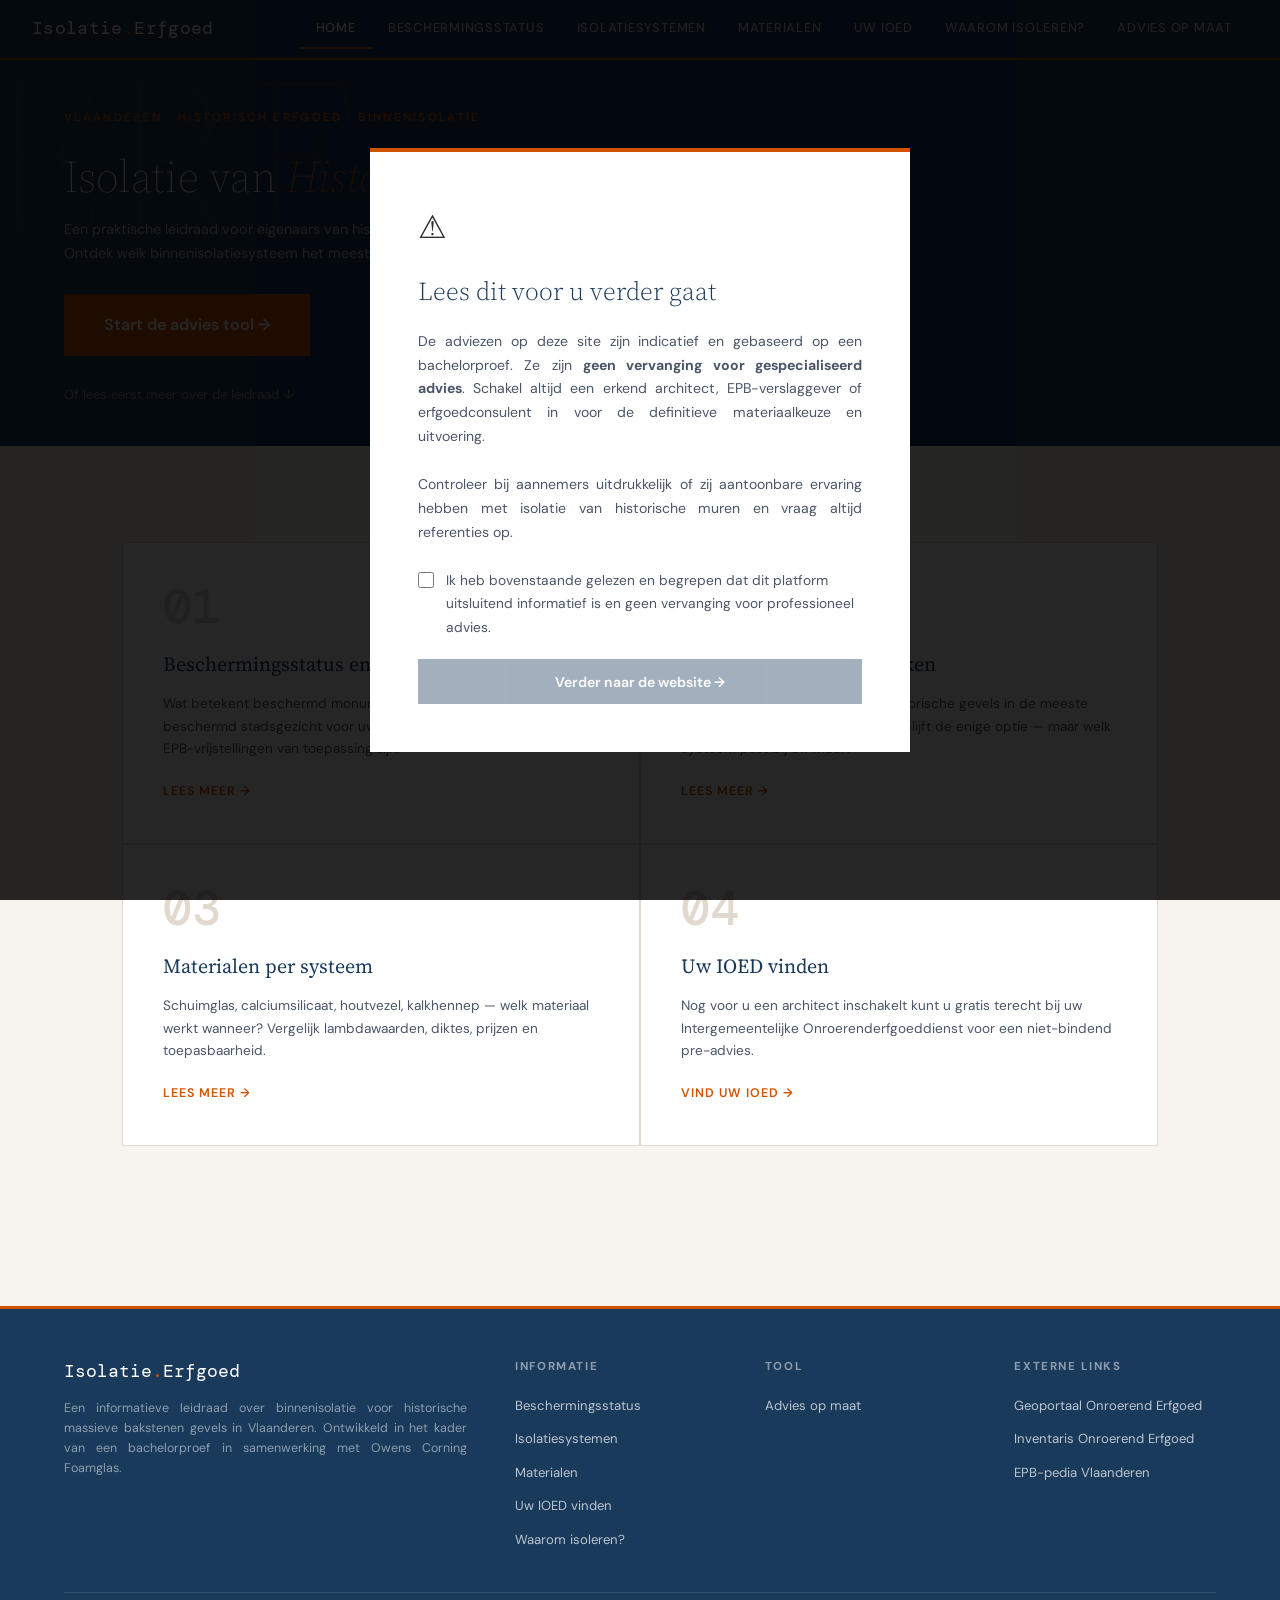
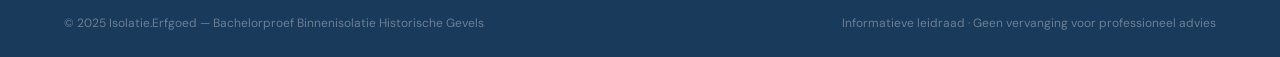
==== commit 914cb8b9: "Add files via upload" ====
--- a/index.html
+++ b/index.html
@@ -15,9 +15,13 @@
   <div class="modal-box">
     <div class="modal-icon">⚠</div>
     <h2>Lees dit voor u verder gaat</h2>
-    <p>De adviezen op deze site zijn indicatief en gebaseerd op een bachelorproef. Ze zijn <strong>geen vervanging voor gespecialiseerd advies</strong>. Schakel altijd een erkend architect, EPB-verslaggever of erfgoedconsulent in voor de definitieve materiaalkeuze en uitvoering.</p>
-    <p>Controleer bij aannemers uitdrukkelijk of zij aantoonbare ervaring hebben met isolatie van historische muren en vraag altijd referenties op.</p>
-    <button id="modal-btn">Ik heb bovenstaande gelezen — Verder naar de website →</button>
+    <p style="text-align:justify;">De adviezen op deze site zijn indicatief en gebaseerd op een bachelorproef. Ze zijn <strong>geen vervanging voor gespecialiseerd advies</strong>. Schakel altijd een erkend architect, EPB-verslaggever of erfgoedconsulent in voor de definitieve materiaalkeuze en uitvoering.</p>
+    <p style="text-align:justify;">Controleer bij aannemers uitdrukkelijk of zij aantoonbare ervaring hebben met isolatie van historische muren en vraag altijd referenties op.</p>
+    <label style="display:flex;align-items:flex-start;gap:0.75rem;margin:1.25rem 0;cursor:pointer;font-size:0.86rem;color:var(--slate);text-align:left;">
+      <input type="checkbox" id="modal-check" style="margin-top:3px;width:16px;height:16px;flex-shrink:0;" onchange="document.getElementById('modal-btn').disabled=!this.checked;document.getElementById('modal-btn').style.opacity=this.checked?'1':'0.4';">
+      <span>Ik heb bovenstaande gelezen en begrepen dat dit platform uitsluitend informatief is en geen vervanging voor professioneel advies.</span>
+    </label>
+    <button id="modal-btn" disabled style="opacity:0.4;">Verder naar de website →</button>
   </div>
 </div>
 
@@ -36,10 +40,10 @@
 </nav>
 
 <!-- HERO -->
-<div class="hero">
+<div class="hero" style="padding:3rem 4rem 2.5rem;">
   <p class="hero-eyebrow">Vlaanderen · Historisch Erfgoed · Binnenisolatie</p>
-  <h1>Isolatie van<br><span>Historische</span><br>Gevels in Vlaanderen</h1>
-  <p class="hero-sub">Een praktische leidraad voor eigenaars van historische gebouwen in Vlaanderen. Ontdek welk binnenisolatiesysteem en welk materiaal het meest aangewezen is voor uw specifieke muursituatie.</p>
+  <h1 style="font-size:clamp(1.8rem,3.5vw,3rem);margin-bottom:1rem;">Isolatie van <span>Historische</span> Gevels in Vlaanderen</h1>
+  <p class="hero-sub" style="font-size:0.9rem;margin-bottom:1.75rem;">Een praktische leidraad voor eigenaars van historische gebouwen in Vlaanderen. Ontdek welk binnenisolatiesysteem het meest aangewezen is voor uw muursituatie.</p>
   <a href="tool.html" class="hero-tool-cta">Start de advies tool →</a>
   <a href="#info" class="hero-more">Of lees eerst meer over de leidraad ↓</a>
 </div>
--- a/style.css
+++ b/style.css
@@ -25,6 +25,7 @@
   color: var(--tekst);
   font-size: 15px;
   line-height: 1.7;
+  text-align: justify;
 }
 
 /* =====================
@@ -41,6 +42,7 @@
   padding: 0 2rem;
   height: 60px;
   border-bottom: 2px solid var(--oranje);
+  text-align: left;
 }
 .nav-brand {
   font-family: 'DM Mono', monospace;
@@ -78,6 +80,7 @@
   padding: 6rem 4rem 5rem;
   position: relative;
   overflow: hidden;
+  text-align: left;
   /* Achtergrondafbeelding later toevoegen:
   background-image: url('img/jouwfoto.jpg');
   background-size: cover;
@@ -215,12 +218,14 @@
   color: var(--blauw);
   line-height: 1;
   margin-bottom: 0.5rem;
+  text-align: center;
 }
 .label {
   font-size: 0.78rem;
   color: var(--slate);
   line-height: 1.4;
   letter-spacing: 0.02em;
+  text-align: center;
 }
 
 /* =====================
@@ -266,6 +271,7 @@
   padding: 2.5rem;
   cursor: pointer;
   transition: background 0.2s;
+  text-align: left;
 }
 .card:hover { background: #F0EAE2; }
 .card-num {
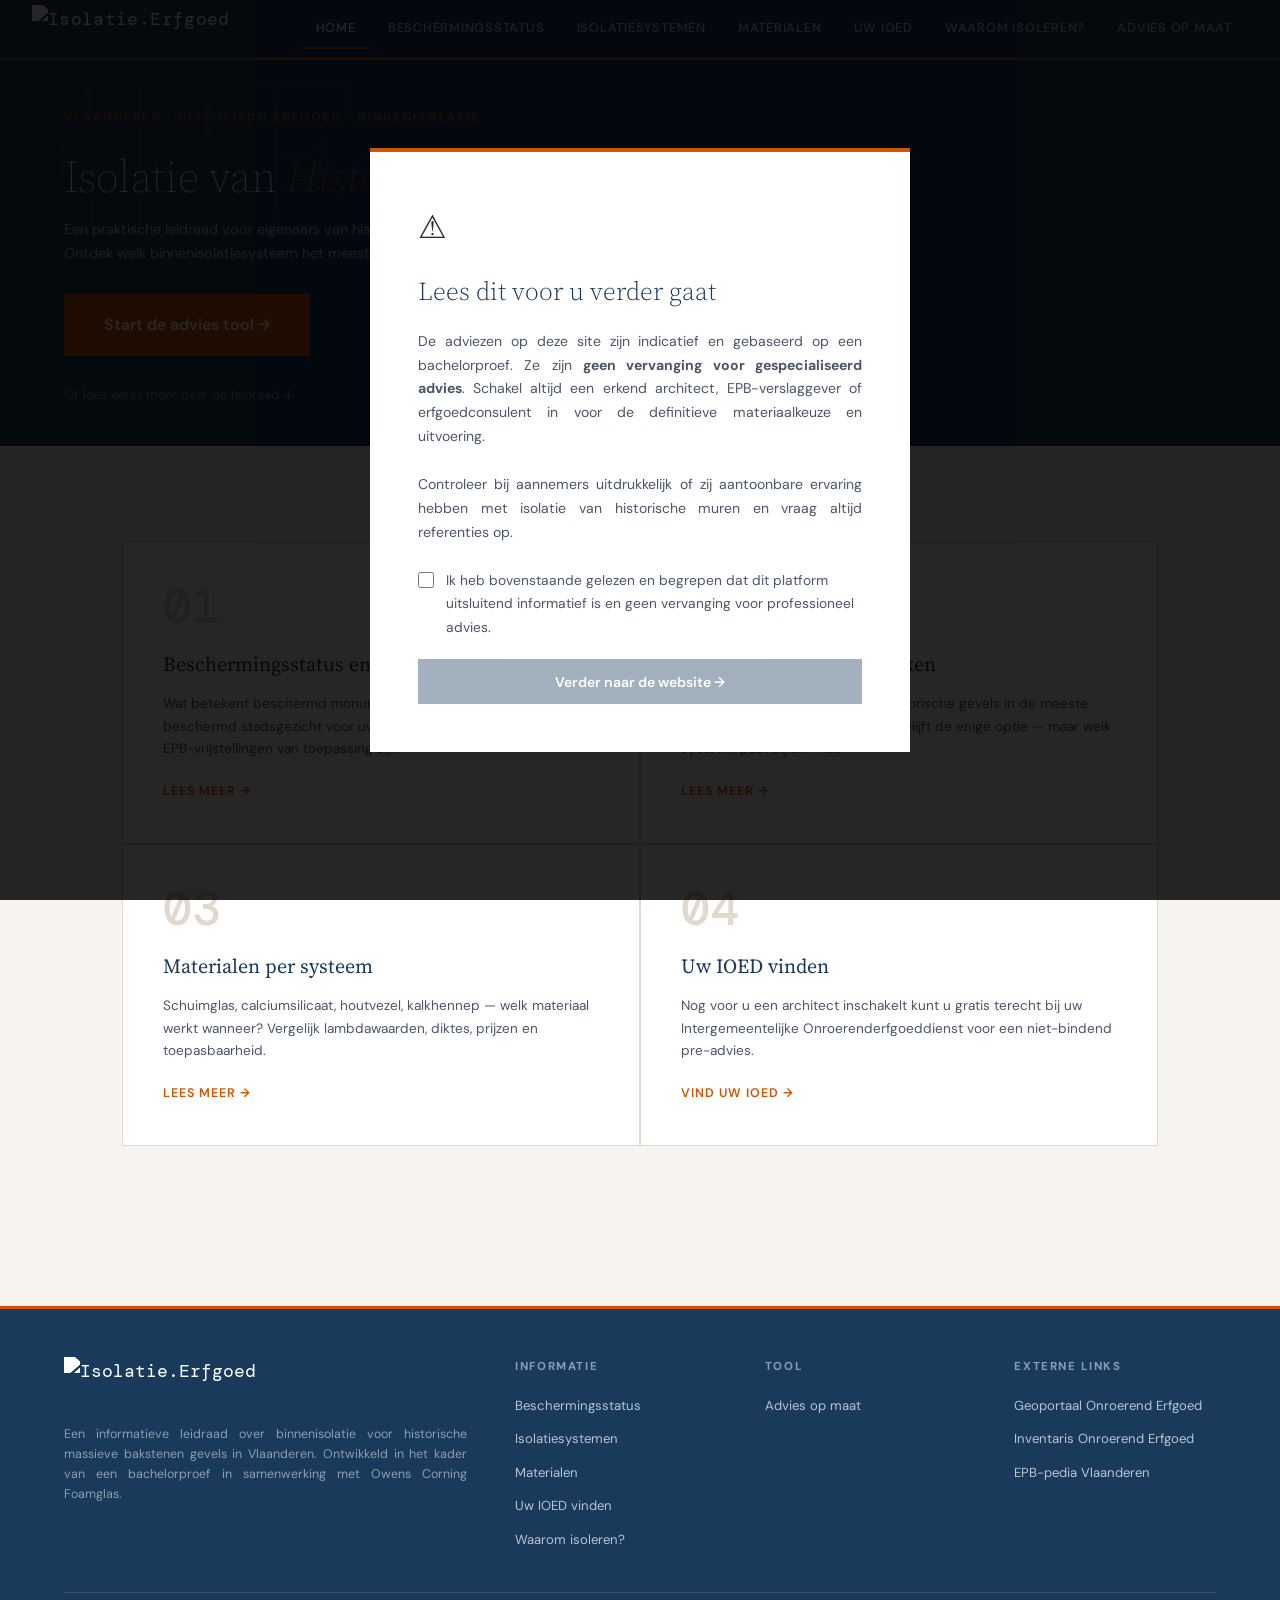
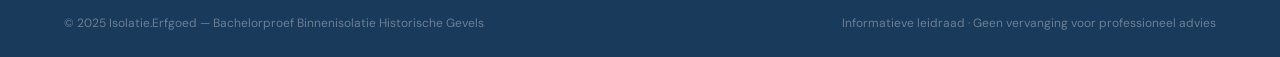
==== commit f3e0822d: "Add files via upload" ====
--- a/index.html
+++ b/index.html
@@ -27,7 +27,7 @@
 
 <!-- NAVIGATIE -->
 <nav>
-  <a class="nav-brand" href="index.html">Isolatie<span>.</span>Erfgoed</a>
+  <a class="nav-brand" href="index.html"><img src="logo_transparent.png" alt="Isolatie.Erfgoed" class="nav-logo"></a>
   <ul class="nav-links">
     <li><a href="index.html">Home</a></li>
     <li><a href="beschermingsstatus.html">Beschermingsstatus</a></li>
@@ -82,7 +82,7 @@
 <footer>
   <div class="footer-inner">
     <div>
-      <div class="footer-brand">Isolatie<span>.</span>Erfgoed</div>
+      <div class="footer-brand"><img src="logo_transparent.png" alt="Isolatie.Erfgoed" class="footer-logo"></div>
       <p class="footer-desc">Een informatieve leidraad over binnenisolatie voor historische massieve bakstenen gevels in Vlaanderen. Ontwikkeld in het kader van een bachelorproef in samenwerking met Owens Corning Foamglas.</p>
     </div>
     <div class="footer-col">
--- a/style.css
+++ b/style.css
@@ -398,7 +398,7 @@
   line-height: 1.65;
 }
 .warning-banner {
-  background: #FFF5F0;
+  background: #FFE8E2;
   border-left: 4px solid var(--rust);
   padding: 1.25rem 1.5rem;
   margin: 1.5rem 0;
@@ -613,7 +613,7 @@
 }
 .option-btn:hover { border-color: var(--blauw); background: #EBF4FF; }
 .option-btn.selected { border-color: var(--blauw); background: #EBF4FF; }
-.option-btn.blocked { border-color: var(--rust); background: #FFF5F0; cursor: default; }
+.option-btn.blocked { border-color: var(--rust); background: #FFE8E2; cursor: default; }
 .option-img {
   width: 90px;
   min-width: 90px;
@@ -648,7 +648,7 @@
 }
 .option-btn-simple:hover { border-color: var(--blauw); background: #EBF4FF; }
 .option-btn-simple.selected { border-color: var(--blauw); background: #EBF4FF; }
-.option-btn-simple.blocked { border-color: var(--rust); background: #FFF5F0; cursor: default; }
+.option-btn-simple.blocked { border-color: var(--rust); background: #FFE8E2; cursor: default; }
 
 .tool-nav { display: flex; gap: 1rem; justify-content: space-between; align-items: center; }
 .tool-back {
@@ -674,7 +674,7 @@
 .tool-next:hover { background: var(--oranje); }
 .tool-next:disabled { background: var(--border); color: var(--slate); cursor: not-allowed; }
 .block-msg {
-  background: #FFF5F0;
+  background: #FFE8E2;
   border-left: 4px solid var(--rust);
   padding: 1.25rem 1.5rem;
   margin: 1rem 0;
@@ -888,3 +888,19 @@
   .page-hero { padding: 3rem 2rem; }
   .advice-materials { grid-template-columns: 1fr; }
 }
+
+/* Logo afbeelding */
+.nav-logo {
+  height: 48px;
+  width: auto;
+  display: block;
+  filter: brightness(0) invert(1);
+}
+
+.footer-logo {
+  height: 56px;
+  width: auto;
+  display: block;
+  filter: brightness(0) invert(1);
+  margin-bottom: 0.75rem;
+}
